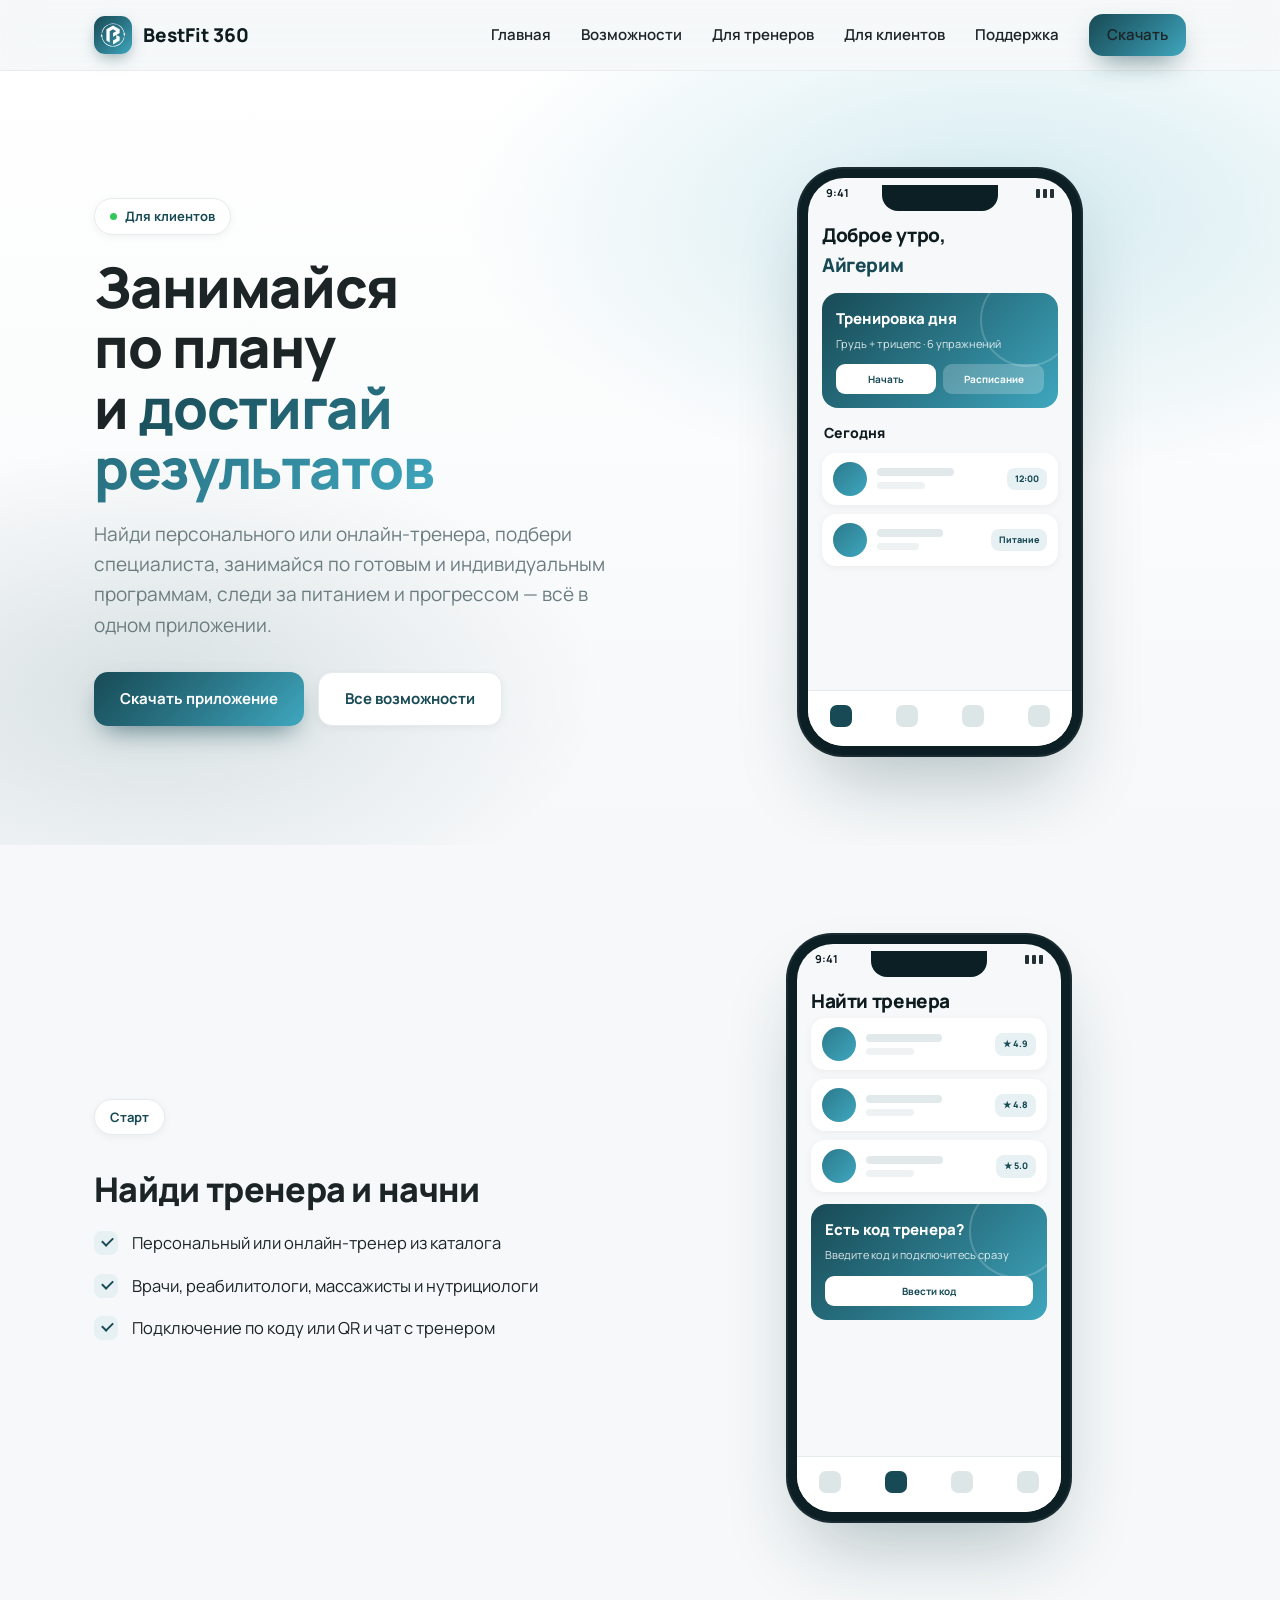
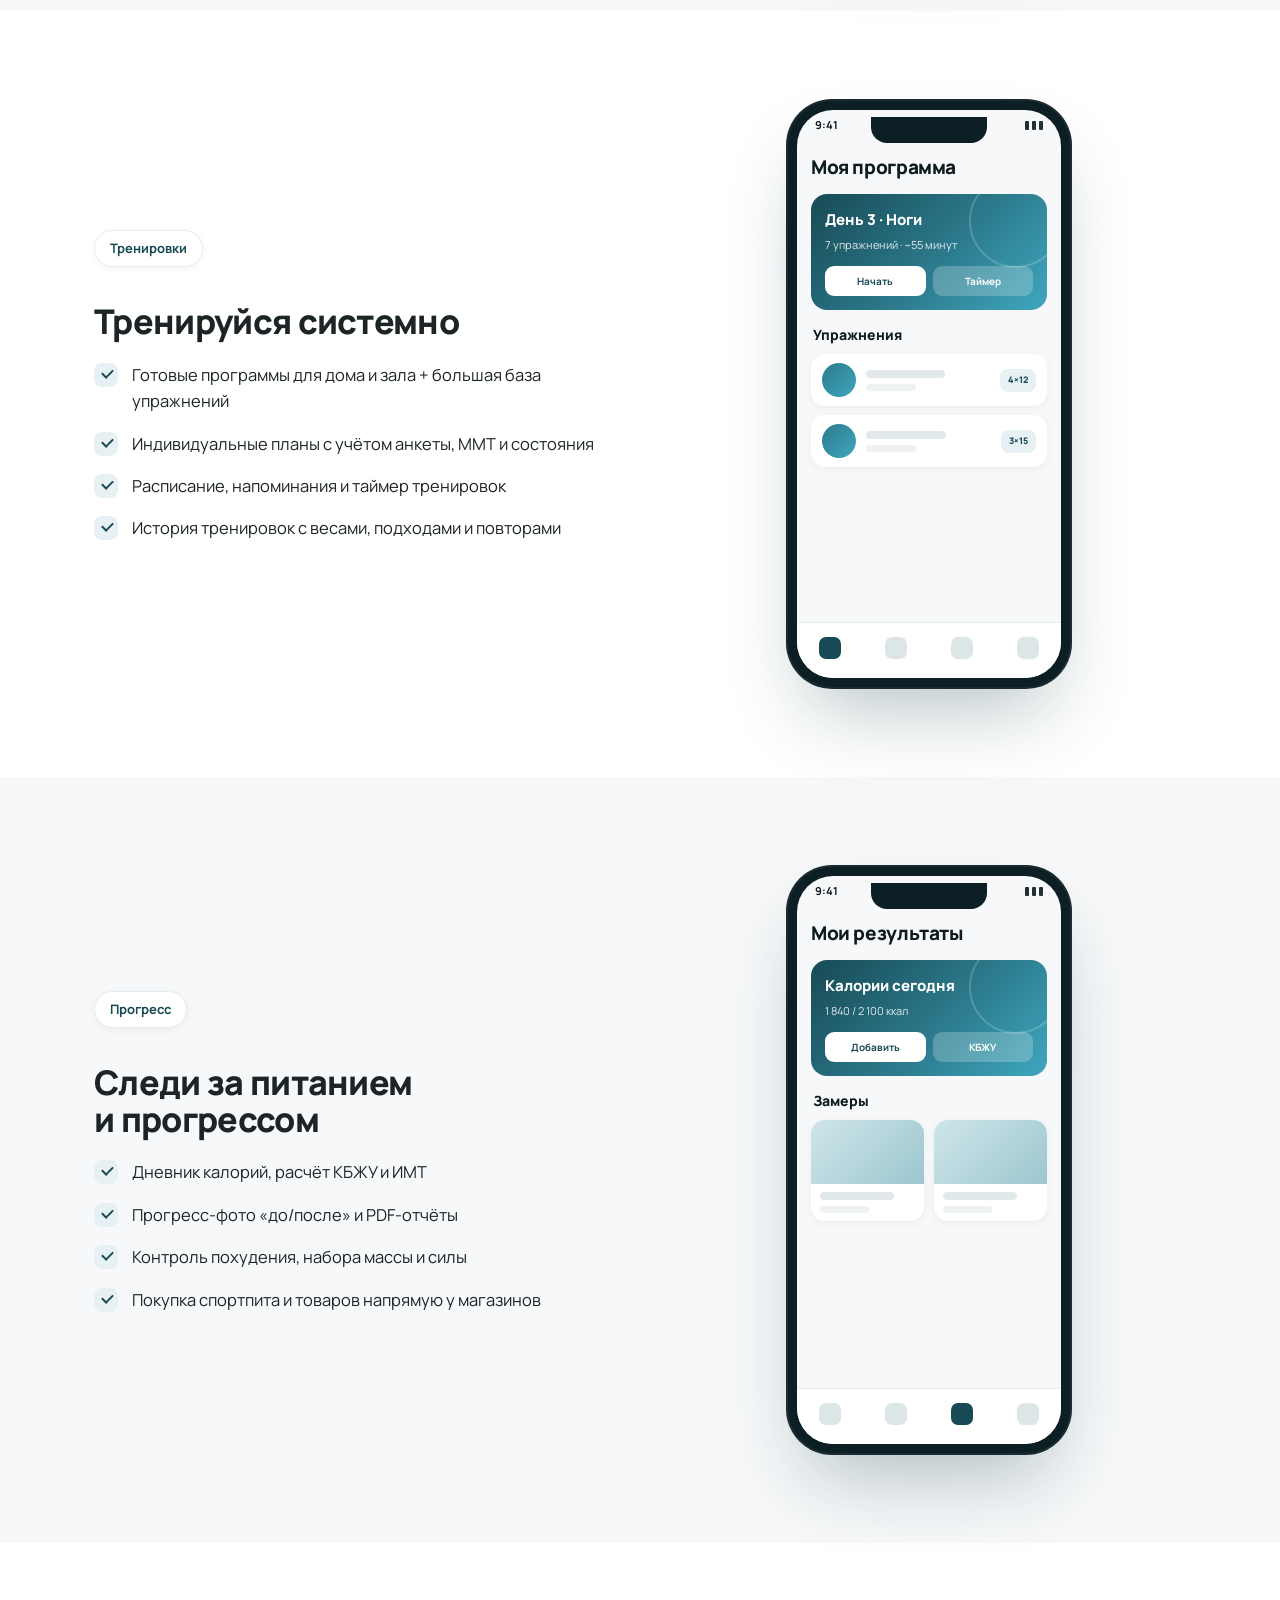
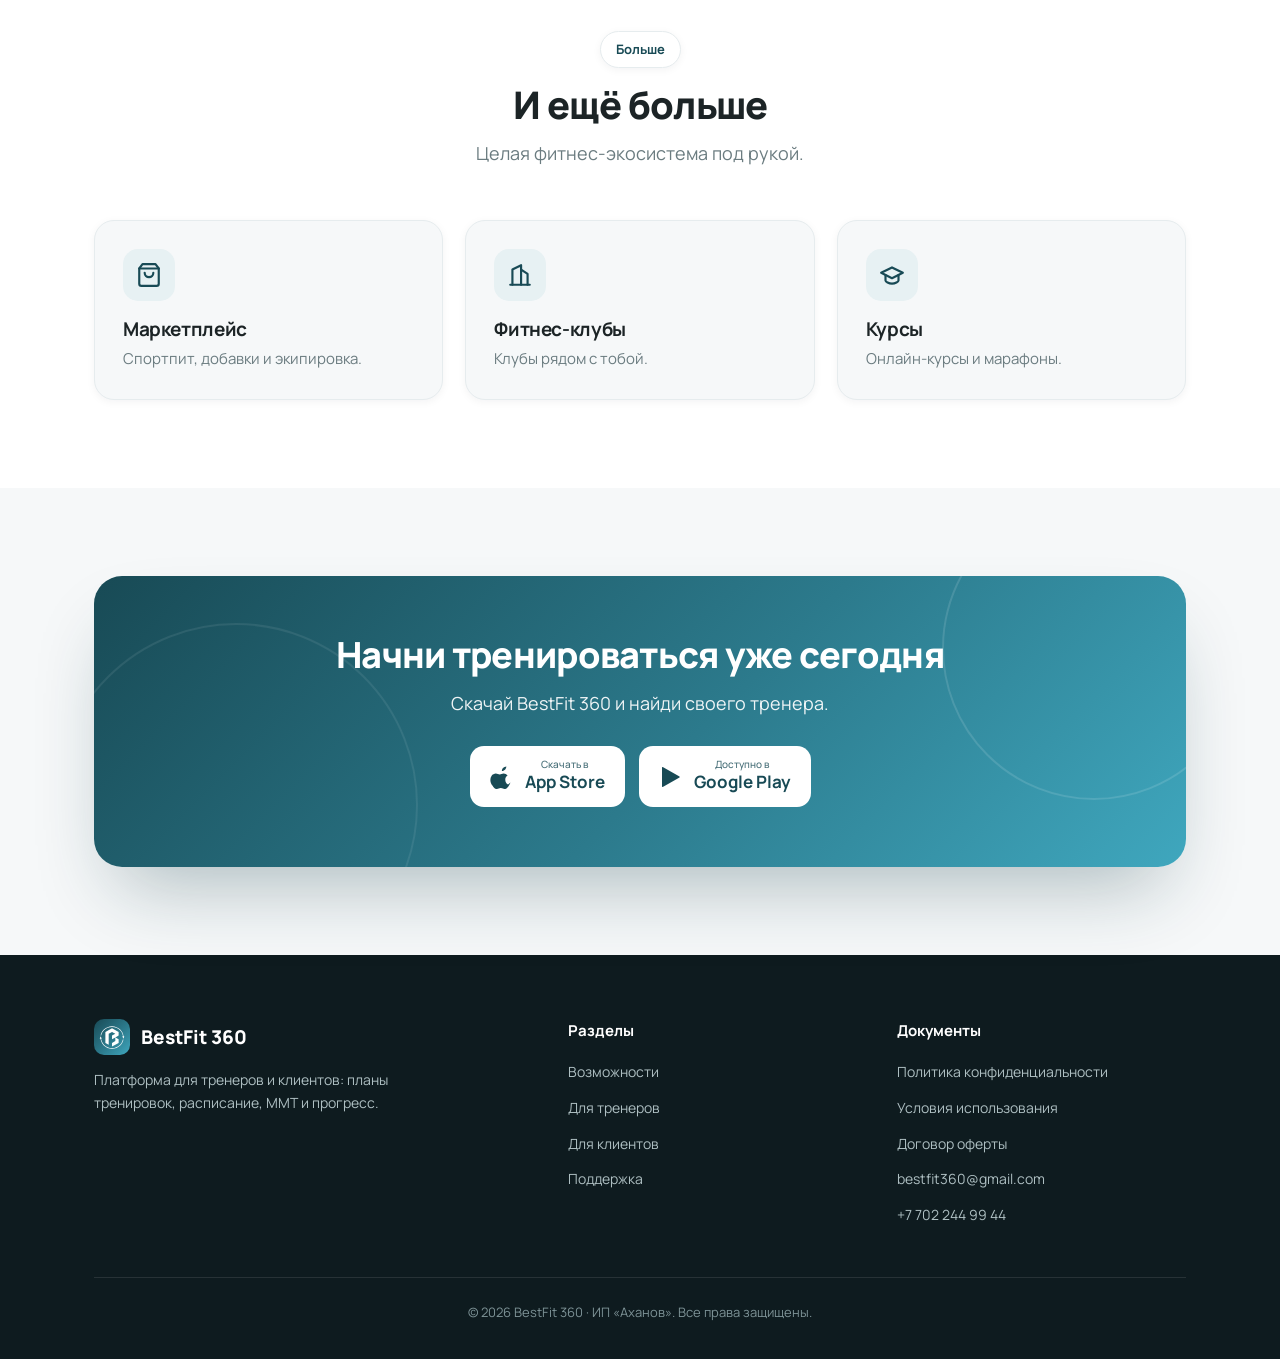
==== clients.html @ 9b0000fd "feat(site): многостраничный сайт BestFit 360 + домен bestfit360.kz Лендинг, возможности, для тренеро" ====
<!DOCTYPE html>
<html lang="ru">
<head>
  <meta charset="utf-8">
  <link rel="icon" type="image/svg+xml" href="assets/app-icon.svg">
  <meta name="viewport" content="width=device-width, initial-scale=1">
  <title>Для клиентов — BestFit 360</title>
  <meta name="description" content="BestFit 360 для клиентов: найди тренера, занимайся по персональному плану, следи за питанием и прогрессом.">
  <link rel="preconnect" href="https://fonts.googleapis.com">
  <link rel="preconnect" href="https://fonts.gstatic.com" crossorigin>
  <link href="https://fonts.googleapis.com/css2?family=Manrope:wght@400;500;600;700;800&display=swap" rel="stylesheet">
  <link rel="stylesheet" href="styles.css">
</head>
<body>
  <header class="site-header">
    <div class="container nav">
      <a class="brand" href="index.html"><span class="logo"><img src="assets/logo-mark.svg" alt="BestFit 360" width="38" height="38"></span> BestFit 360</a>
      <button class="nav-toggle" aria-label="Меню" onclick="document.getElementById('nav').classList.toggle('open')">
        <svg width="26" height="26" viewBox="0 0 24 24" fill="none" stroke="currentColor" stroke-width="2"><line x1="3" y1="6" x2="21" y2="6"/><line x1="3" y1="12" x2="21" y2="12"/><line x1="3" y1="18" x2="21" y2="18"/></svg>
      </button>
      <ul class="nav-links" id="nav">
        <li><a href="index.html">Главная</a></li>
        <li><a href="features.html">Возможности</a></li>
        <li><a href="trainers.html">Для тренеров</a></li>
        <li><a href="clients.html">Для клиентов</a></li>
        <li><a href="support.html">Поддержка</a></li>
        <li><a class="btn btn-primary nav-cta" href="index.html#download">Скачать</a></li>
      </ul>
    </div>
  </header>

  <section class="hero">
    <div class="container hero-grid">
      <div class="hero-copy reveal">
        <span class="eyebrow"><span class="dot"></span> Для клиентов</span>
        <h1>Занимайся по&nbsp;плану и&nbsp;<span class="grad">достигай результатов</span></h1>
        <p class="lead">Найди персонального или онлайн-тренера, подбери специалиста, занимайся по готовым и индивидуальным программам, следи за питанием и прогрессом — всё в одном приложении.</p>
        <div class="hero-cta">
          <a class="btn btn-primary" href="index.html#download">Скачать приложение</a>
          <a class="btn btn-ghost" href="features.html">Все возможности</a>
        </div>
      </div>
      <div class="hero-media reveal">
        <div class="device-wrap">
          <div class="phone"><div class="phone-screen">
            <div class="app">
              <div class="app-status"><span>9:41</span><span class="sig"><i></i><i></i><i></i></span></div>
              <div class="app-body">
                <div class="app-greet">Доброе утро,<br><span>Айгерим</span></div>
                <div class="app-hero"><h4>Тренировка дня</h4><p>Грудь + трицепс · 6 упражнений</p><div class="mini-btns"><span class="b1">Начать</span><span class="b2">Расписание</span></div></div>
                <div class="app-sec">Сегодня</div>
                <div class="app-row"><div class="av"></div><div class="rl"><div class="l1"></div><div class="l2"></div></div><span class="pill">12:00</span></div>
                <div class="app-row"><div class="av"></div><div class="rl"><div class="l1"></div><div class="l2"></div></div><span class="pill">Питание</span></div>
              </div>
              <div class="app-nav"><i class="on"></i><i></i><i></i><i></i></div>
            </div>
          </div></div>
        </div>
      </div>
    </div>
  </section>

  <section class="section">
    <div class="container split">
      <div class="split-copy reveal">
        <span class="eyebrow">Старт</span>
        <h2>Найди тренера и&nbsp;начни</h2>
        <ul class="feat-list">
          <li>Персональный или онлайн-тренер из каталога</li>
          <li>Врачи, реабилитологи, массажисты и нутрициологи</li>
          <li>Подключение по коду или QR и чат с тренером</li>
        </ul>
      </div>
      <div class="split-media reveal">
        <div class="device-wrap"><div class="phone"><div class="phone-screen">
          <div class="app">
            <div class="app-status"><span>9:41</span><span class="sig"><i></i><i></i><i></i></span></div>
            <div class="app-body">
              <div class="app-greet">Найти тренера</div>
              <div class="app-row"><div class="av"></div><div class="rl"><div class="l1"></div><div class="l2"></div></div><span class="pill">★ 4.9</span></div>
              <div class="app-row"><div class="av"></div><div class="rl"><div class="l1"></div><div class="l2"></div></div><span class="pill">★ 4.8</span></div>
              <div class="app-row"><div class="av"></div><div class="rl"><div class="l1"></div><div class="l2"></div></div><span class="pill">★ 5.0</span></div>
              <div class="app-hero" style="margin-top:12px;"><h4>Есть код тренера?</h4><p>Введите код и подключитесь сразу</p><div class="mini-btns"><span class="b1">Ввести код</span></div></div>
            </div>
            <div class="app-nav"><i></i><i class="on"></i><i></i><i></i></div>
          </div>
        </div></div></div>
      </div>
    </div>
  </section>

  <section class="section alt">
    <div class="container split reverse">
      <div class="split-media reveal">
        <div class="device-wrap"><div class="phone"><div class="phone-screen">
          <div class="app">
            <div class="app-status"><span>9:41</span><span class="sig"><i></i><i></i><i></i></span></div>
            <div class="app-body">
              <div class="app-greet">Моя программа</div>
              <div class="app-hero"><h4>День 3 · Ноги</h4><p>7 упражнений · ~55 минут</p><div class="mini-btns"><span class="b1">Начать</span><span class="b2">Таймер</span></div></div>
              <div class="app-sec">Упражнения</div>
              <div class="app-row"><div class="av"></div><div class="rl"><div class="l1"></div><div class="l2"></div></div><span class="pill">4×12</span></div>
              <div class="app-row"><div class="av"></div><div class="rl"><div class="l1"></div><div class="l2"></div></div><span class="pill">3×15</span></div>
            </div>
            <div class="app-nav"><i class="on"></i><i></i><i></i><i></i></div>
          </div>
        </div></div></div>
      </div>
      <div class="split-copy reveal">
        <span class="eyebrow">Тренировки</span>
        <h2>Тренируйся системно</h2>
        <ul class="feat-list">
          <li>Готовые программы для дома и зала + большая база упражнений</li>
          <li>Индивидуальные планы с учётом анкеты, ММТ и состояния</li>
          <li>Расписание, напоминания и таймер тренировок</li>
          <li>История тренировок с весами, подходами и повторами</li>
        </ul>
      </div>
    </div>
  </section>

  <section class="section">
    <div class="container split">
      <div class="split-copy reveal">
        <span class="eyebrow">Прогресс</span>
        <h2>Следи за&nbsp;питанием и&nbsp;прогрессом</h2>
        <ul class="feat-list">
          <li>Дневник калорий, расчёт КБЖУ и ИМТ</li>
          <li>Прогресс-фото «до/после» и PDF-отчёты</li>
          <li>Контроль похудения, набора массы и силы</li>
          <li>Покупка спортпита и товаров напрямую у магазинов</li>
        </ul>
      </div>
      <div class="split-media reveal">
        <div class="device-wrap"><div class="phone"><div class="phone-screen">
          <div class="app">
            <div class="app-status"><span>9:41</span><span class="sig"><i></i><i></i><i></i></span></div>
            <div class="app-body">
              <div class="app-greet">Мои результаты</div>
              <div class="app-hero"><h4>Калории сегодня</h4><p>1 840 / 2 100 ккал</p><div class="mini-btns"><span class="b1">Добавить</span><span class="b2">КБЖУ</span></div></div>
              <div class="app-sec">Замеры</div>
              <div class="app-cards">
                <div class="app-pcard"><div class="ph"></div><div class="pb"><div class="l1"></div><div class="l2"></div></div></div>
                <div class="app-pcard"><div class="ph"></div><div class="pb"><div class="l1"></div><div class="l2"></div></div></div>
              </div>
            </div>
            <div class="app-nav"><i></i><i></i><i class="on"></i><i></i></div>
          </div>
        </div></div></div>
      </div>
    </div>
  </section>

  <section class="section alt">
    <div class="container">
      <div class="section-head reveal"><span class="eyebrow">Больше</span><h2>И ещё больше</h2><p>Целая фитнес-экосистема под рукой.</p></div>
      <div class="cards">
        <div class="card reveal"><div class="ico"><svg viewBox="0 0 24 24" fill="none" stroke="currentColor" stroke-width="2"><path d="M6 2 3 6v14a2 2 0 0 0 2 2h14a2 2 0 0 0 2-2V6l-3-4z"/><line x1="3" y1="6" x2="21" y2="6"/><path d="M16 10a4 4 0 0 1-8 0"/></svg></div><h3>Маркетплейс</h3><p>Спортпит, добавки и экипировка.</p></div>
        <div class="card reveal"><div class="ico"><svg viewBox="0 0 24 24" fill="none" stroke="currentColor" stroke-width="2"><path d="M3 21h18"/><path d="M5 21V7l8-4v18"/><path d="M19 21V11l-6-4"/></svg></div><h3>Фитнес-клубы</h3><p>Клубы рядом с тобой.</p></div>
        <div class="card reveal"><div class="ico"><svg viewBox="0 0 24 24" fill="none" stroke="currentColor" stroke-width="2"><path d="M22 10 12 5 2 10l10 5 10-5z"/><path d="M6 12v5c0 1 3 3 6 3s6-2 6-3v-5"/></svg></div><h3>Курсы</h3><p>Онлайн-курсы и марафоны.</p></div>
      </div>
    </div>
  </section>

  <section class="section">
    <div class="container">
      <div class="cta-band reveal">
        <h2>Начни тренироваться уже сегодня</h2>
        <p>Скачай BestFit 360 и&nbsp;найди своего тренера.</p>
        <div class="stores">
          <a class="store-badge" href="#"><svg viewBox="0 0 24 24" fill="currentColor"><path d="M16.365 1.43c0 1.14-.42 2.2-1.12 2.98-.84.94-2.2 1.66-3.34 1.57-.14-1.12.42-2.3 1.1-3.02.78-.84 2.16-1.48 3.36-1.53zM20.5 17.5c-.55 1.27-.82 1.84-1.53 2.97-1 1.57-2.4 3.53-4.14 3.54-1.55.02-1.95-1.01-4.05-1-2.1.01-2.54 1.02-4.1 1-1.74-.01-3.07-1.78-4.07-3.35C-.02 18.13-.27 13.4 1.5 10.9c1.06-1.5 2.74-2.38 4.32-2.38 1.6 0 2.61 1.02 3.94 1.02 1.29 0 2.07-1.02 3.92-1.02 1.4 0 2.88.76 3.94 2.08-3.46 1.9-2.9 6.84.38 8.9z"/></svg><span><small>Скачать в</small><b>App Store</b></span></a>
          <a class="store-badge" href="#"><svg viewBox="0 0 24 24" fill="currentColor"><path d="M3 2.5c0-.38.42-.62.74-.42L20.5 11.6c.3.18.3.62 0 .8L3.74 21.92c-.32.2-.74-.04-.74-.42z"/></svg><span><small>Доступно в</small><b>Google Play</b></span></a>
        </div>
      </div>
    </div>
  </section>

  <footer class="site-footer">
    <div class="container">
      <div class="footer-grid">
        <div>
          <div class="footer-brand"><span class="logo"><img src="assets/logo-mark.svg" alt="BestFit 360" width="38" height="38"></span> BestFit 360</div>
          <p style="margin:0;max-width:320px;font-size:14px;">Платформа для тренеров и клиентов: планы тренировок, расписание, ММТ и прогресс.</p>
        </div>
        <div>
          <h4>Разделы</h4>
          <ul>
            <li><a href="features.html">Возможности</a></li>
            <li><a href="trainers.html">Для тренеров</a></li>
            <li><a href="clients.html">Для клиентов</a></li>
            <li><a href="support.html">Поддержка</a></li>
          </ul>
        </div>
        <div>
          <h4>Документы</h4>
          <ul>
            <li><a href="privacy.html">Политика конфиденциальности</a></li>
            <li><a href="terms.html">Условия использования</a></li>
            <li><a href="offer.html">Договор оферты</a></li>
            <li><a href="mailto:bestfit360@gmail.com">bestfit360@gmail.com</a></li>
            <li><a href="tel:+77022449944">+7 702 244 99 44</a></li>
          </ul>
        </div>
      </div>
      <div class="footer-bottom">© 2026 BestFit 360 · ИП «Аханов». Все права защищены.</div>
    </div>
  </footer>

  <script>
    (function () {
      var els = document.querySelectorAll('.reveal');
      if (!('IntersectionObserver' in window)) { els.forEach(function (e) { e.classList.add('in'); }); return; }
      var io = new IntersectionObserver(function (entries) {
        entries.forEach(function (en) { if (en.isIntersecting) { en.target.classList.add('in'); io.unobserve(en.target); } });
      }, { threshold: 0.12 });
      els.forEach(function (e) { io.observe(e); });
    })();
  </script>
</body>
</html>
---- styles.css ----
/* BestFit 360 — премиум-лендинг. Дизайн-система на основе theme.dart. */
:root {
  --accent: #184A55;
  --accent-2: #2C7A8C;
  --accent-3: #3FA7BE;
  --accent-light: #E7F1F3;
  --accent-hover: #103840;
  --ink: #0E1B1F;
  --text: #1C2426;
  --muted: #6B7C80;
  --bg: #F6F8F9;
  --surface: #FFFFFF;
  --success: #34C759;
  --star: #FFB800;
  --line: #E6ECEE;
  --radius: 20px;
  --radius-sm: 14px;
  --radius-lg: 28px;
  --maxw: 1140px;
  --shadow-sm: 0 2px 8px rgba(14, 27, 31, 0.05);
  --shadow: 0 18px 40px -16px rgba(14, 27, 31, 0.18);
  --shadow-lg: 0 40px 80px -24px rgba(16, 56, 64, 0.32);
  --grad: linear-gradient(135deg, #184A55 0%, #2C7A8C 55%, #3FA7BE 100%);
  color-scheme: light;
}

* { box-sizing: border-box; }
html { scroll-behavior: smooth; -webkit-text-size-adjust: 100%; }

body {
  margin: 0;
  font-family: "Manrope", -apple-system, BlinkMacSystemFont, "Segoe UI", Roboto, Helvetica, Arial, sans-serif;
  color: var(--text);
  background: var(--bg);
  line-height: 1.6;
  -webkit-font-smoothing: antialiased;
  text-rendering: optimizeLegibility;
}

a { color: var(--accent); text-decoration: none; }
a:hover { color: var(--accent-2); }
img { max-width: 100%; display: block; }
svg { display: block; }
svg[stroke] { stroke-linecap: round; stroke-linejoin: round; }

h1, h2, h3 { letter-spacing: -0.02em; line-height: 1.08; }

.container { max-width: var(--maxw); margin: 0 auto; padding: 0 24px; }

/* ---------- Header ---------- */
.site-header {
  position: sticky;
  top: 0;
  z-index: 50;
  background: rgba(246, 248, 249, 0.72);
  backdrop-filter: saturate(180%) blur(18px);
  -webkit-backdrop-filter: saturate(180%) blur(18px);
  border-bottom: 1px solid rgba(14, 27, 31, 0.06);
}
.nav { display: flex; align-items: center; justify-content: space-between; height: 70px; }
.brand { display: flex; align-items: center; gap: 11px; font-weight: 800; font-size: 19px; color: var(--ink); }
.brand:hover { color: var(--ink); }
.brand .logo {
  width: 38px; height: 38px; border-radius: 11px;
  background: var(--grad); display: grid; place-items: center;
  color: #fff; font-size: 18px; font-weight: 800;
  box-shadow: 0 6px 16px -4px rgba(24, 74, 85, 0.5);
}
.brand .logo img, .footer-brand .logo img { width: 70%; height: 70%; }
.nav-links { display: flex; align-items: center; gap: 30px; list-style: none; margin: 0; padding: 0; }
.nav-links a { color: var(--text); font-size: 15px; font-weight: 600; position: relative; }
.nav-links a:hover { color: var(--accent); }
.nav-cta { padding: 9px 18px !important; }
.nav-toggle { display: none; background: none; border: 0; padding: 6px; cursor: pointer; color: var(--ink); }

/* ---------- Buttons ---------- */
.btn {
  display: inline-flex; align-items: center; gap: 9px;
  padding: 14px 26px; border-radius: var(--radius-sm);
  font-weight: 700; font-size: 15px; cursor: pointer; border: 0;
  font-family: inherit; transition: transform .15s ease, box-shadow .15s ease, background .15s ease;
}
.btn-primary { background: var(--grad); color: #fff; box-shadow: 0 12px 28px -10px rgba(24, 74, 85, 0.7); }
.btn-primary:hover { color: #fff; transform: translateY(-2px); box-shadow: 0 18px 36px -10px rgba(24, 74, 85, 0.7); }
.btn-ghost { background: var(--surface); color: var(--accent); border: 1px solid var(--line); box-shadow: var(--shadow-sm); }
.btn-ghost:hover { color: var(--accent); border-color: var(--accent-light); transform: translateY(-2px); }

/* ---------- Hero ---------- */
.hero { position: relative; overflow: hidden; padding: 96px 0 88px; }
.hero::before {
  content: ""; position: absolute; inset: 0; z-index: 0;
  background:
    radial-gradient(60% 50% at 78% 18%, rgba(63, 167, 190, 0.22), transparent 70%),
    radial-gradient(50% 45% at 12% 80%, rgba(24, 74, 85, 0.14), transparent 70%),
    linear-gradient(180deg, #fff, var(--bg));
}
.hero .container { position: relative; z-index: 1; }
.hero-grid { display: grid; grid-template-columns: 1.05fr 0.95fr; gap: 56px; align-items: center; }
.hero h1 { font-size: 56px; margin: 0 0 20px; font-weight: 800; }
.hero h1 .grad { background: var(--grad); -webkit-background-clip: text; background-clip: text; -webkit-text-fill-color: transparent; }
.hero .lead { font-size: 19px; color: var(--muted); margin: 0 0 32px; max-width: 520px; }
.hero-cta { display: flex; gap: 14px; flex-wrap: wrap; }
.trust { margin-top: 22px; font-size: 14px; color: var(--muted); display: flex; align-items: center; gap: 8px; }
.trust svg { width: 18px; height: 18px; color: var(--accent); }

.eyebrow {
  display: inline-flex; align-items: center; gap: 8px;
  background: var(--surface); color: var(--accent);
  font-weight: 700; font-size: 13px; padding: 7px 15px; border-radius: 999px;
  margin-bottom: 22px; border: 1px solid var(--line); box-shadow: var(--shadow-sm);
}
.eyebrow .dot { width: 7px; height: 7px; border-radius: 50%; background: var(--success); }

/* ---------- Phone + app mockup ---------- */
.device-wrap { position: relative; display: flex; justify-content: center; }
.device-wrap::after {
  content: ""; position: absolute; width: 320px; height: 320px; border-radius: 50%;
  background: radial-gradient(circle, rgba(63,167,190,0.35), transparent 65%);
  z-index: 0; filter: blur(8px);
}
.phone {
  position: relative; z-index: 2;
  width: 286px; height: 590px;
  border-radius: 46px; background: #0c1f24; padding: 11px;
  box-shadow: var(--shadow-lg), inset 0 0 0 2px rgba(255,255,255,0.06);
}
.phone::before {
  content: ""; position: absolute; top: 18px; left: 50%; transform: translateX(-50%);
  width: 116px; height: 26px; background: #0c1f24; border-radius: 0 0 16px 16px; z-index: 5;
}
.phone-screen { width: 100%; height: 100%; border-radius: 36px; overflow: hidden; background: var(--bg); position: relative; }

/* floating glass card overlapping the phone */
.float-card {
  position: absolute; z-index: 3; background: rgba(255,255,255,0.85);
  backdrop-filter: blur(12px); -webkit-backdrop-filter: blur(12px);
  border: 1px solid rgba(255,255,255,0.7); border-radius: 18px;
  box-shadow: var(--shadow); padding: 14px 16px; display: flex; align-items: center; gap: 12px;
}
.float-card .fc-ico { width: 38px; height: 38px; border-radius: 11px; background: var(--accent-light); color: var(--accent); display: grid; place-items: center; }
.float-card .fc-ico svg { width: 20px; height: 20px; }
.float-card small { display: block; color: var(--muted); font-size: 12px; }
.float-card b { font-size: 16px; color: var(--ink); }
.float-tl { top: 40px; left: -28px; }
.float-br { bottom: 64px; right: -30px; }

/* ---- mini app UI rendered in CSS ---- */
.app { height: 100%; display: flex; flex-direction: column; background: var(--bg); font-size: 12px; }
.app-status { height: 30px; display: flex; align-items: center; justify-content: space-between; padding: 0 18px; font-size: 11px; font-weight: 700; color: var(--ink); }
.app-status .sig { display: flex; gap: 3px; align-items: center; }
.app-status .sig i { width: 4px; height: 9px; background: var(--ink); border-radius: 1px; display: inline-block; opacity: .9; }
.app-body { flex: 1; overflow: hidden; padding: 6px 14px 0; }
.app-greet { font-size: 19px; font-weight: 800; color: var(--ink); margin: 6px 0 2px; letter-spacing: -0.02em; }
.app-greet span { color: var(--accent); }
.app-hero {
  margin: 12px 0; border-radius: 16px; background: var(--grad); color: #fff;
  padding: 14px; position: relative; overflow: hidden;
}
.app-hero::after { content: ""; position: absolute; top: -20px; right: -16px; width: 90px; height: 90px; border: 2px solid rgba(255,255,255,0.18); border-radius: 50%; }
.app-hero h4 { margin: 0 0 4px; font-size: 15px; font-weight: 800; }
.app-hero p { margin: 0 0 12px; font-size: 11px; opacity: .85; }
.app-hero .mini-btns { display: flex; gap: 7px; }
.app-hero .mini-btns span { flex: 1; text-align: center; font-size: 10px; font-weight: 700; padding: 7px 0; border-radius: 9px; }
.app-hero .mini-btns .b1 { background: #fff; color: var(--accent); }
.app-hero .mini-btns .b2 { background: rgba(255,255,255,0.22); color: #fff; }
.app-sec { font-size: 14px; font-weight: 800; color: var(--ink); margin: 14px 2px 8px; }
.app-cards { display: flex; gap: 10px; }
.app-pcard { flex: 1; background: var(--surface); border-radius: 14px; box-shadow: var(--shadow-sm); overflow: hidden; }
.app-pcard .ph { height: 64px; background: linear-gradient(135deg, #cfe6ea, #9cc6cf); position: relative; }
.app-pcard .ph .badge { position: absolute; top: 7px; left: 7px; background: var(--success); color: #fff; font-size: 9px; font-weight: 800; padding: 2px 7px; border-radius: 7px; }
.app-pcard .pb { padding: 8px 9px; }
.app-pcard .pb .l1 { height: 8px; width: 78%; background: #e2e9ea; border-radius: 4px; }
.app-pcard .pb .l2 { height: 7px; width: 52%; background: #eef2f3; border-radius: 4px; margin-top: 6px; }
.app-row { display: flex; align-items: center; gap: 10px; background: var(--surface); border-radius: 14px; padding: 9px 11px; box-shadow: var(--shadow-sm); margin-bottom: 9px; }
.app-row .av { width: 34px; height: 34px; border-radius: 50%; background: linear-gradient(135deg, var(--accent-2), var(--accent-3)); flex-shrink: 0; }
.app-row .rl { flex: 1; }
.app-row .rl .l1 { height: 8px; width: 64%; background: #e2e9ea; border-radius: 4px; }
.app-row .rl .l2 { height: 7px; width: 40%; background: #eef2f3; border-radius: 4px; margin-top: 6px; }
.app-row .pill { font-size: 9px; font-weight: 800; color: var(--accent); background: var(--accent-light); padding: 4px 8px; border-radius: 8px; }
.app-nav { height: 56px; background: var(--surface); border-top: 1px solid var(--line); display: flex; align-items: center; justify-content: space-around; padding-bottom: 6px; }
.app-nav i { width: 22px; height: 22px; border-radius: 7px; background: #dde6e7; display: block; }
.app-nav i.on { background: var(--accent); }

/* ---------- Sections ---------- */
.section { padding: 88px 0; }
.section.alt { background: var(--surface); }
.section.tight { padding: 56px 0; }
.section-head { text-align: center; max-width: 640px; margin: 0 auto 52px; }
.section-head .eyebrow { margin-bottom: 16px; }
.section-head h2 { font-size: 38px; margin: 0 0 14px; font-weight: 800; }
.section-head p { color: var(--muted); font-size: 18px; margin: 0; }

/* ---------- Cards ---------- */
.cards { display: grid; grid-template-columns: repeat(3, 1fr); gap: 22px; }
.cards.two { grid-template-columns: repeat(2, 1fr); }
.card {
  background: var(--surface); border: 1px solid var(--line); border-radius: var(--radius);
  padding: 28px; box-shadow: var(--shadow-sm); transition: transform .2s ease, box-shadow .2s ease, border-color .2s ease;
}
.card:hover { transform: translateY(-4px); box-shadow: var(--shadow); border-color: transparent; }
.section.alt .card { background: var(--bg); }
.card .ico {
  width: 52px; height: 52px; border-radius: 15px;
  background: var(--accent-light); color: var(--accent);
  display: grid; place-items: center; margin-bottom: 18px;
}
.card .ico svg { width: 26px; height: 26px; }
.card h3 { font-size: 19px; margin: 0 0 8px; font-weight: 700; }
.card p { margin: 0; color: var(--muted); font-size: 15px; }

/* ---------- Split / role ---------- */
.split { display: grid; grid-template-columns: 1fr 1fr; gap: 64px; align-items: center; }
.split.reverse .split-media { order: 2; }
.split h2 { font-size: 34px; font-weight: 800; margin: 14px 0 0; }
.feat-list { padding: 0; list-style: none; margin: 22px 0 0; }
.feat-list li { position: relative; padding-left: 38px; margin-bottom: 16px; font-size: 16.5px; color: var(--text); }
.feat-list li::before {
  content: ""; position: absolute; left: 0; top: 1px; width: 24px; height: 24px; border-radius: 8px;
  background: var(--accent-light);
}
.feat-list li::after {
  content: ""; position: absolute; left: 8px; top: 7px; width: 9px; height: 5px;
  border-left: 2px solid var(--accent); border-bottom: 2px solid var(--accent);
  transform: rotate(-45deg);
}

/* ---------- Steps ---------- */
.steps { display: grid; grid-template-columns: repeat(3, 1fr); gap: 22px; }
.step { background: var(--surface); border: 1px solid var(--line); border-radius: var(--radius); padding: 30px; position: relative; box-shadow: var(--shadow-sm); }
.step .num { font-size: 14px; font-weight: 800; color: #fff; background: var(--grad); width: 36px; height: 36px; border-radius: 11px; display: grid; place-items: center; margin-bottom: 16px; }
.step h3 { font-size: 19px; margin: 0 0 8px; }
.step p { margin: 0; color: var(--muted); font-size: 15px; }

/* ---------- CTA band ---------- */
.cta-band { position: relative; overflow: hidden; background: var(--grad); color: #fff; border-radius: var(--radius-lg); padding: 60px; text-align: center; box-shadow: var(--shadow-lg); }
.cta-band::before { content: ""; position: absolute; top: -80px; right: -60px; width: 300px; height: 300px; border: 2px solid rgba(255,255,255,0.12); border-radius: 50%; }
.cta-band::after { content: ""; position: absolute; bottom: -120px; left: -40px; width: 360px; height: 360px; border: 2px solid rgba(255,255,255,0.08); border-radius: 50%; }
.cta-band > * { position: relative; z-index: 1; }
.cta-band h2 { font-size: 36px; margin: 0 0 14px; font-weight: 800; }
.cta-band p { opacity: .92; margin: 0 0 28px; font-size: 18px; }

/* store badges */
.stores { display: flex; gap: 14px; flex-wrap: wrap; justify-content: center; }
.store-badge { display: inline-flex; align-items: center; gap: 11px; background: #0c1f24; color: #fff; padding: 12px 20px; border-radius: 14px; transition: transform .15s ease, opacity .15s ease; }
.store-badge:hover { color: #fff; transform: translateY(-2px); opacity: .92; }
.store-badge svg { width: 24px; height: 24px; }
.store-badge small { display: block; font-size: 10px; opacity: .8; font-weight: 500; line-height: 1.2; }
.store-badge b { font-size: 17px; line-height: 1.1; }
.cta-band .store-badge { background: #fff; color: var(--accent); }
.cta-band .store-badge:hover { background: #eef6f7; }

/* ---------- Legal / article ---------- */
.article { background: var(--surface); }
.article .container { max-width: 800px; }
.article h1 { font-size: 36px; margin-bottom: 6px; }
.article .updated { color: var(--muted); font-size: 14px; margin-bottom: 32px; }
.article h2 { font-size: 20px; margin-top: 30px; }
.article p { margin: 8px 0 0; color: var(--text); }

/* ---------- FAQ ---------- */
.faq details { background: var(--surface); border: 1px solid var(--line); border-radius: var(--radius); padding: 18px 22px; margin-bottom: 14px; box-shadow: var(--shadow-sm); }
.faq summary { font-weight: 700; cursor: pointer; font-size: 16px; list-style: none; display: flex; justify-content: space-between; align-items: center; }
.faq summary::-webkit-details-marker { display: none; }
.faq summary::after { content: "+"; font-size: 22px; color: var(--accent); font-weight: 400; }
.faq details[open] summary::after { content: "–"; }
.faq details[open] summary { color: var(--accent); }
.faq p { color: var(--muted); margin: 12px 0 0; }

/* ---------- Footer ---------- */
.site-footer { background: var(--ink); color: #aebfc2; padding: 64px 0 36px; }
.footer-grid { display: grid; grid-template-columns: 1.5fr 1fr 1fr; gap: 40px; margin-bottom: 40px; }
.site-footer h4 { color: #fff; font-size: 15px; margin: 0 0 16px; }
.site-footer a { color: #aebfc2; font-size: 14px; }
.site-footer a:hover { color: #fff; }
.site-footer ul { list-style: none; padding: 0; margin: 0; }
.site-footer li { margin-bottom: 10px; }
.footer-brand { display: flex; align-items: center; gap: 11px; font-weight: 800; color: #fff; font-size: 19px; margin-bottom: 14px; }
.footer-brand .logo { width: 36px; height: 36px; border-radius: 10px; background: var(--grad); display: grid; place-items: center; font-size: 17px; }
.footer-bottom { border-top: 1px solid rgba(255,255,255,0.1); padding-top: 24px; font-size: 13px; color: #7d9296; text-align: center; }

/* ---------- Reveal animation ---------- */
.reveal { opacity: 0; transform: translateY(24px); transition: opacity .7s ease, transform .7s ease; }
.reveal.in { opacity: 1; transform: none; }
@media (prefers-reduced-motion: reduce) { .reveal { opacity: 1; transform: none; transition: none; } }

/* ---------- Responsive ---------- */
@media (max-width: 900px) {
  .nav-links {
    display: none; position: absolute; top: 70px; left: 0; right: 0; flex-direction: column;
    gap: 0; background: var(--surface); border-bottom: 1px solid var(--line); padding: 10px 0; box-shadow: var(--shadow);
  }
  .nav-links.open { display: flex; }
  .nav-links li { width: 100%; }
  .nav-links a { display: block; padding: 14px 24px; }
  .nav-cta { margin: 8px 24px; text-align: center; }
  .nav-toggle { display: block; }

  .hero { padding: 56px 0 64px; }
  .hero-grid { grid-template-columns: 1fr; gap: 48px; }
  .hero h1 { font-size: 40px; }
  .hero-media { order: -1; }
  .float-tl { left: 0; }
  .float-br { right: 0; }

  .cards, .cards.two, .steps { grid-template-columns: 1fr; }
  .split { grid-template-columns: 1fr; gap: 36px; }
  .split.reverse .split-media { order: 0; }
  .split h2, .section-head h2 { font-size: 29px; }
  .cta-band { padding: 40px 24px; }
  .cta-band h2 { font-size: 28px; }
  .footer-grid { grid-template-columns: 1fr; gap: 28px; }
  .section { padding: 64px 0; }
}
@media (max-width: 420px) {
  .phone { width: 248px; height: 512px; }
}
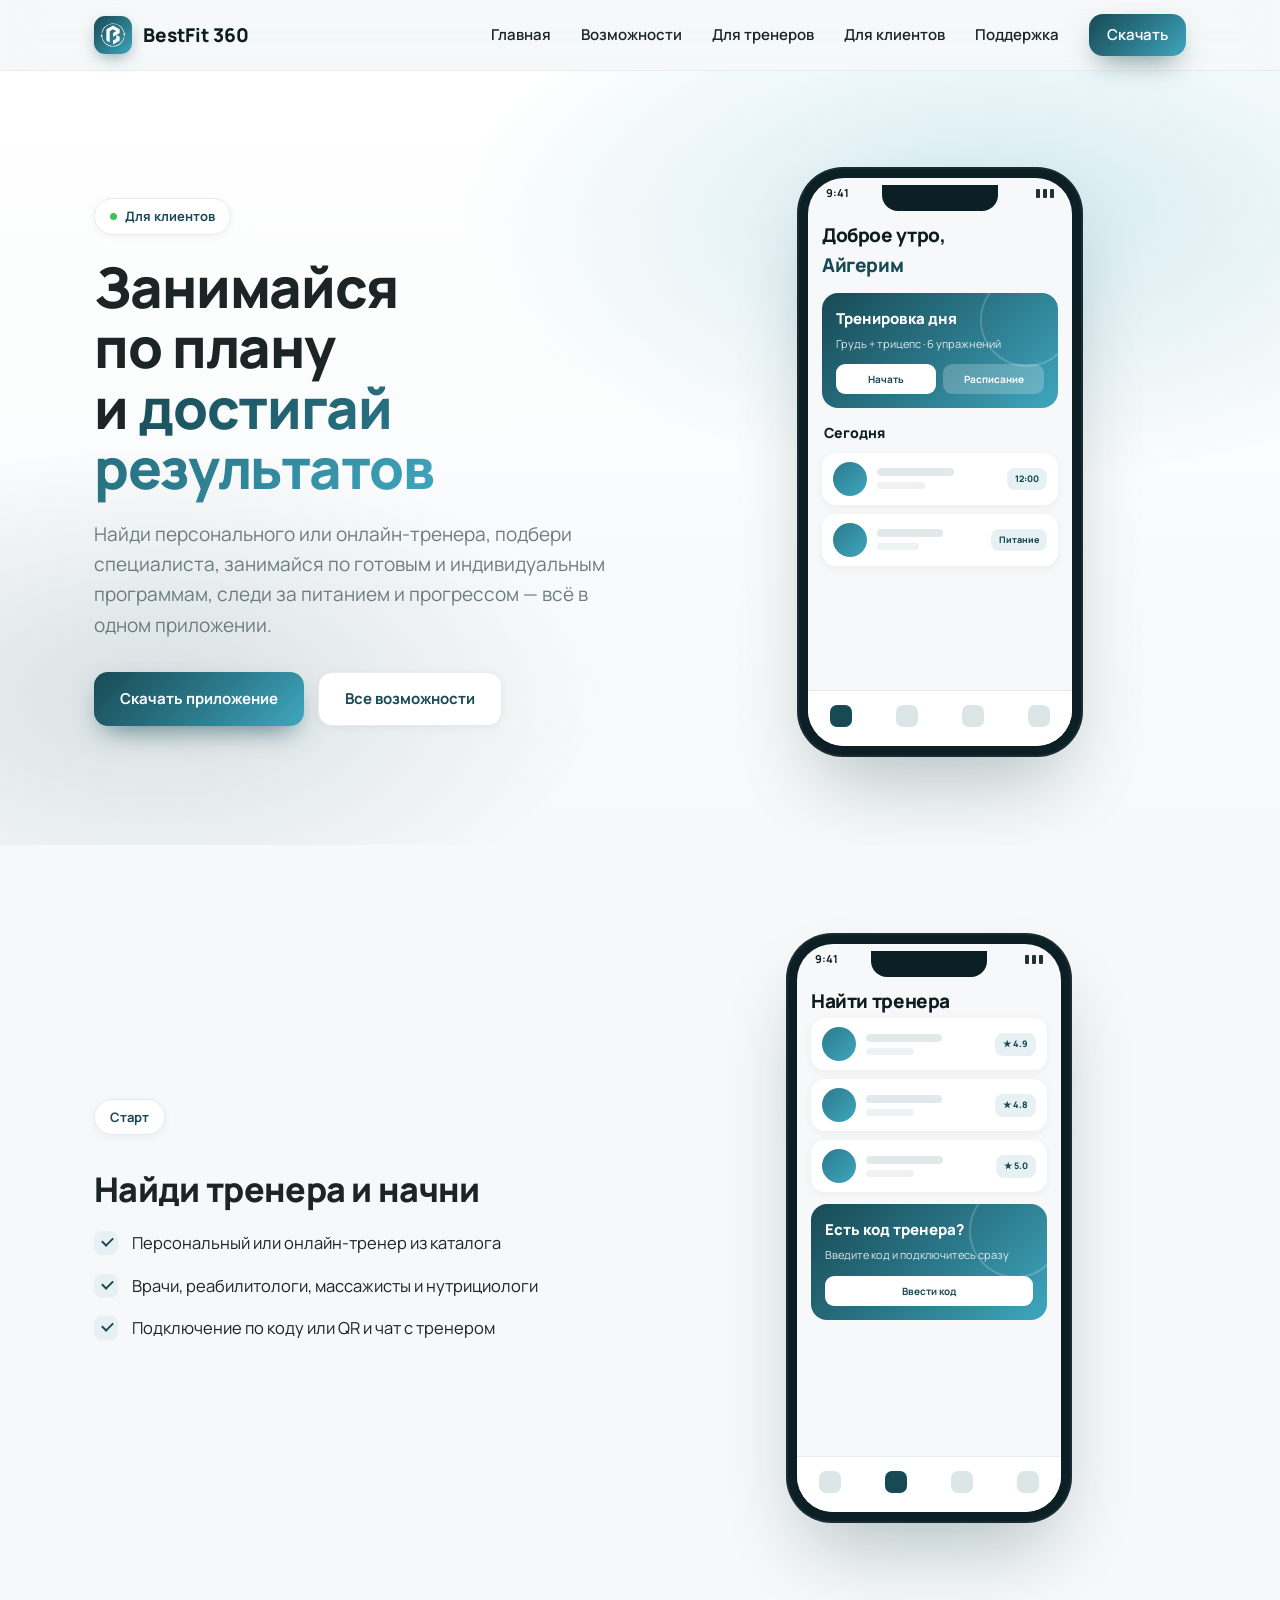
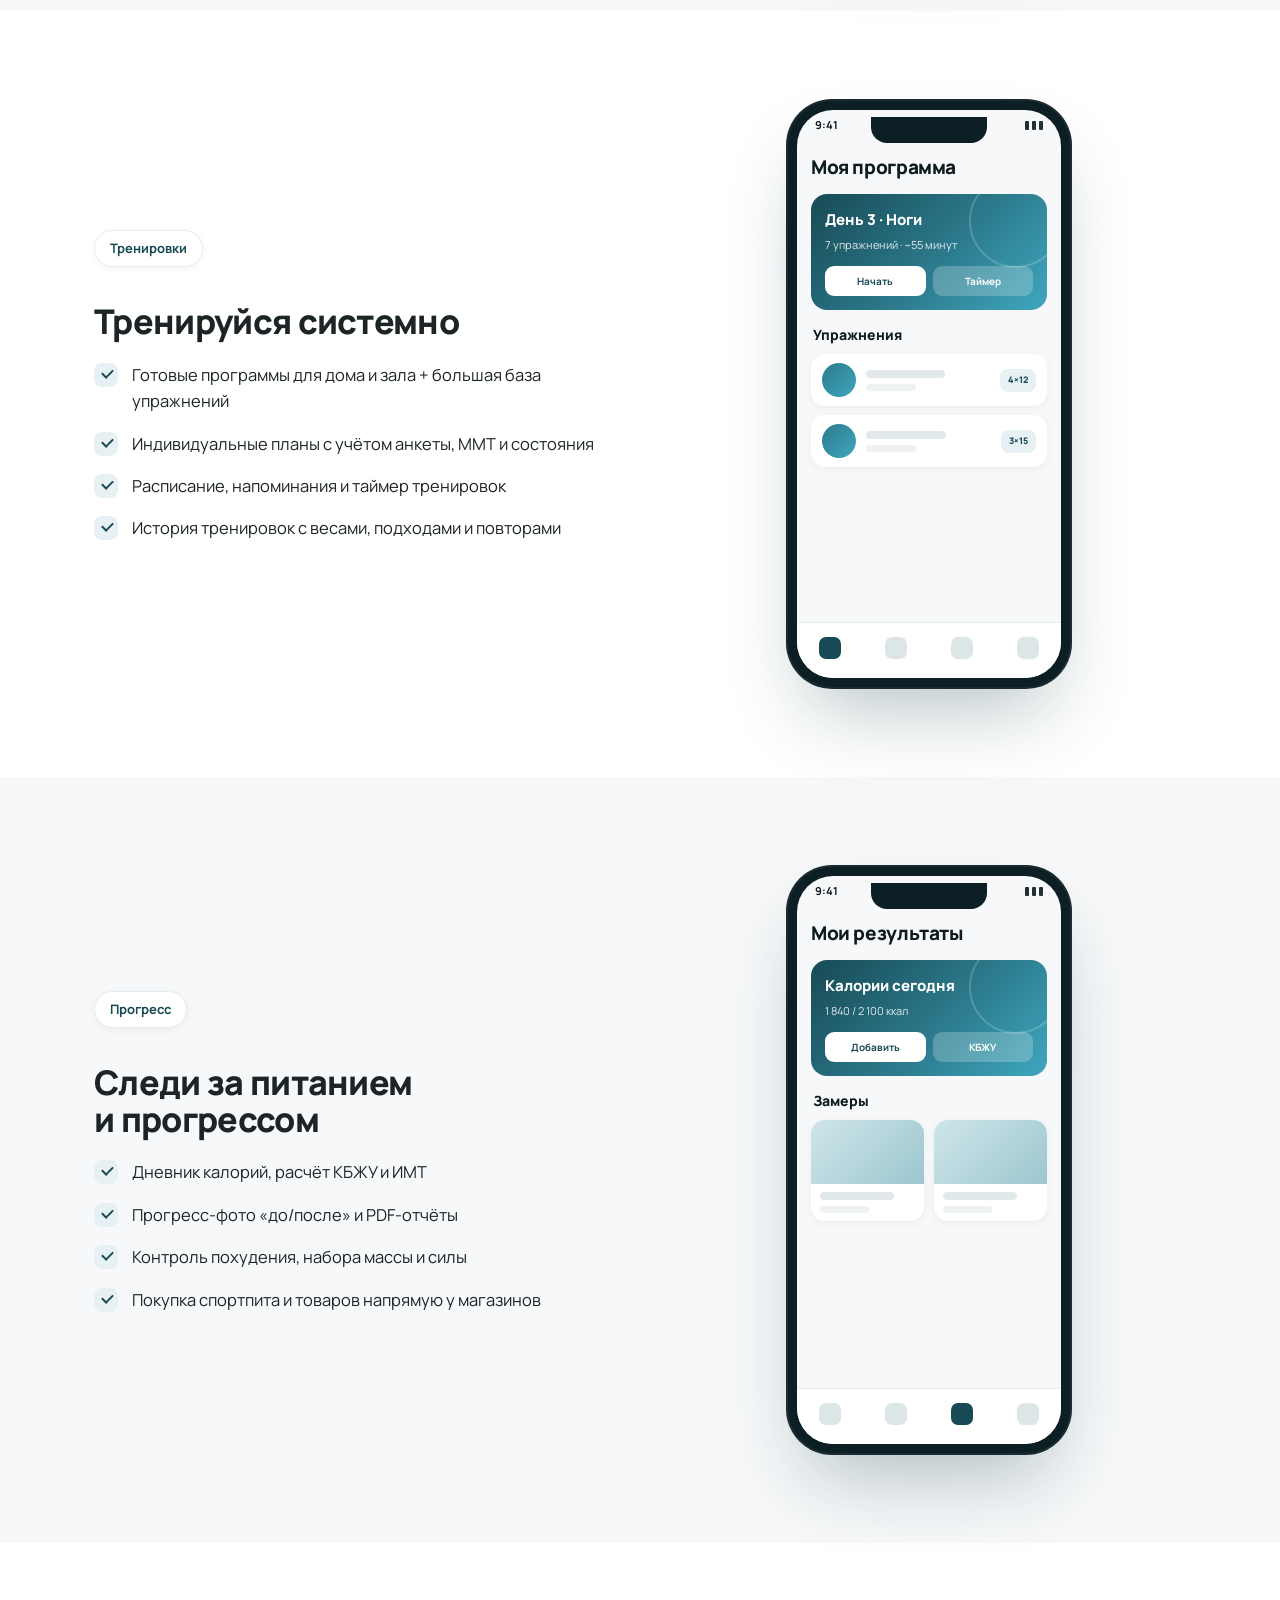
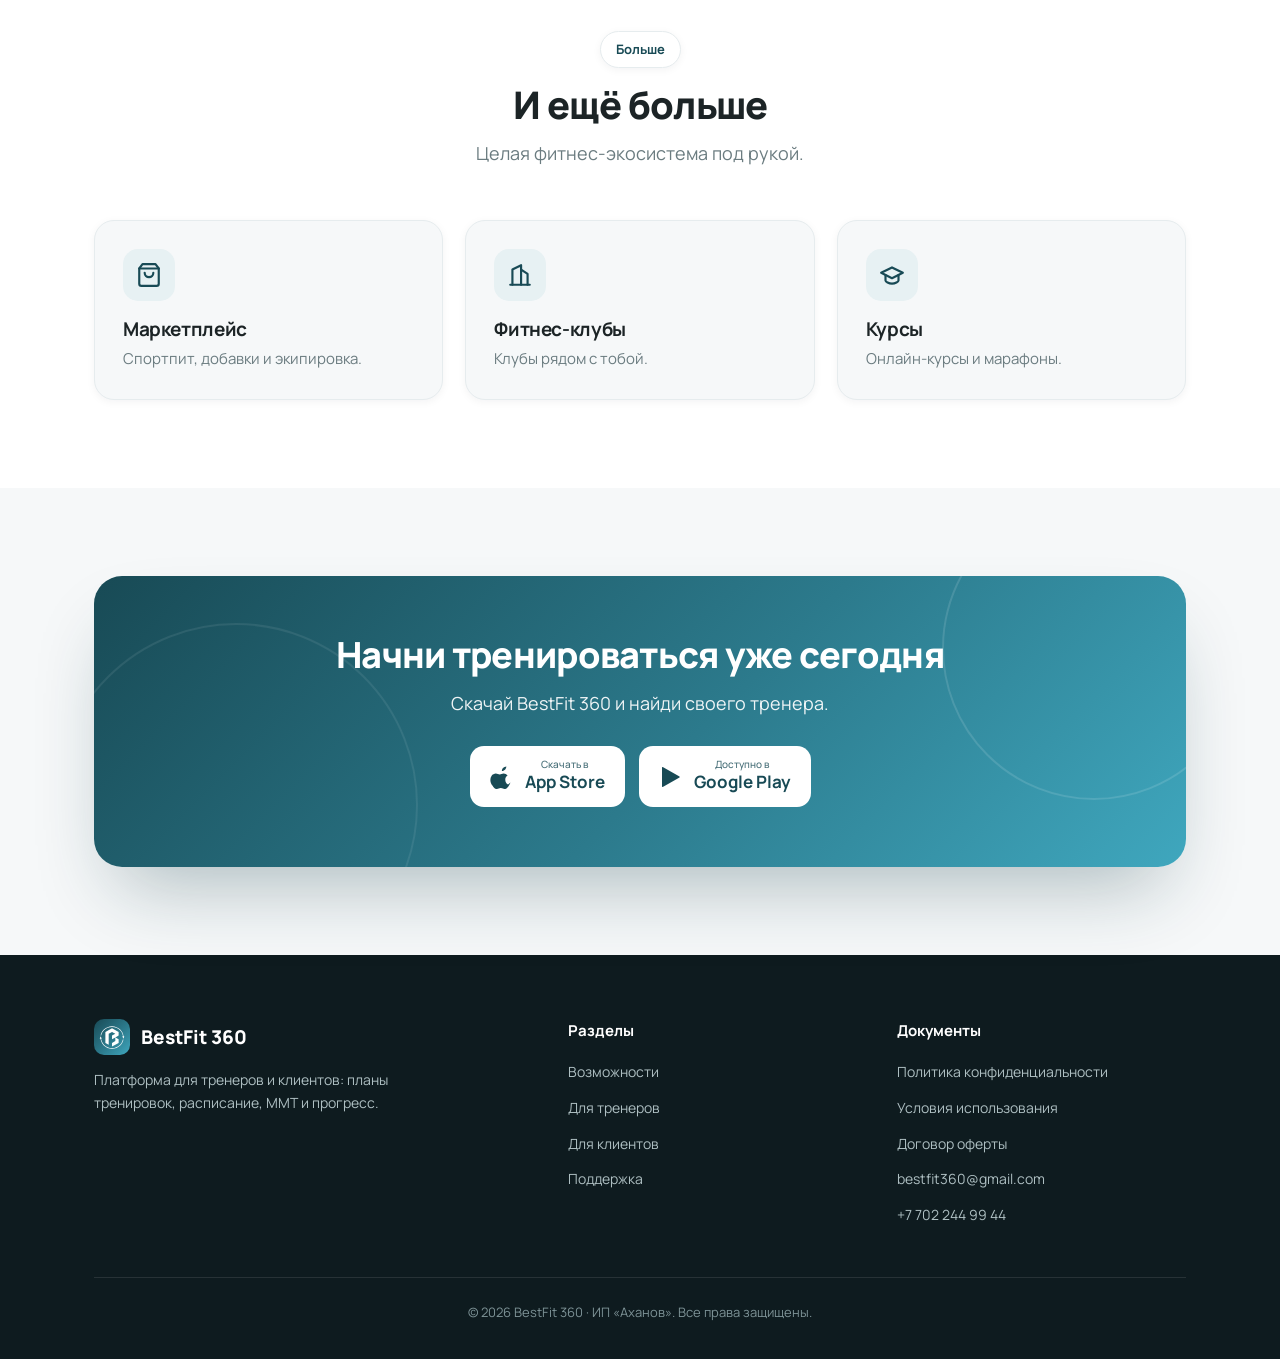
==== commit 4c730510: "fix(site): чистая favicon (скруглённый знак вместо детальной иконки)" ====
--- a/clients.html
+++ b/clients.html
@@ -2,7 +2,7 @@
 <html lang="ru">
 <head>
   <meta charset="utf-8">
-  <link rel="icon" type="image/svg+xml" href="assets/app-icon.svg">
+  <link rel="icon" type="image/svg+xml" href="assets/favicon.svg">
   <meta name="viewport" content="width=device-width, initial-scale=1">
   <title>Для клиентов — BestFit 360</title>
   <meta name="description" content="BestFit 360 для клиентов: найди тренера, занимайся по персональному плану, следи за питанием и прогрессом.">
--- a/styles.css
+++ b/styles.css
@@ -71,6 +71,7 @@
 .nav-links a { color: var(--text); font-size: 15px; font-weight: 600; position: relative; }
 .nav-links a:hover { color: var(--accent); }
 .nav-cta { padding: 9px 18px !important; }
+.nav-links a.nav-cta, .nav-links a.nav-cta:hover { color: #fff; }
 .nav-toggle { display: none; background: none; border: 0; padding: 6px; cursor: pointer; color: var(--ink); }
 
 /* ---------- Buttons ---------- */
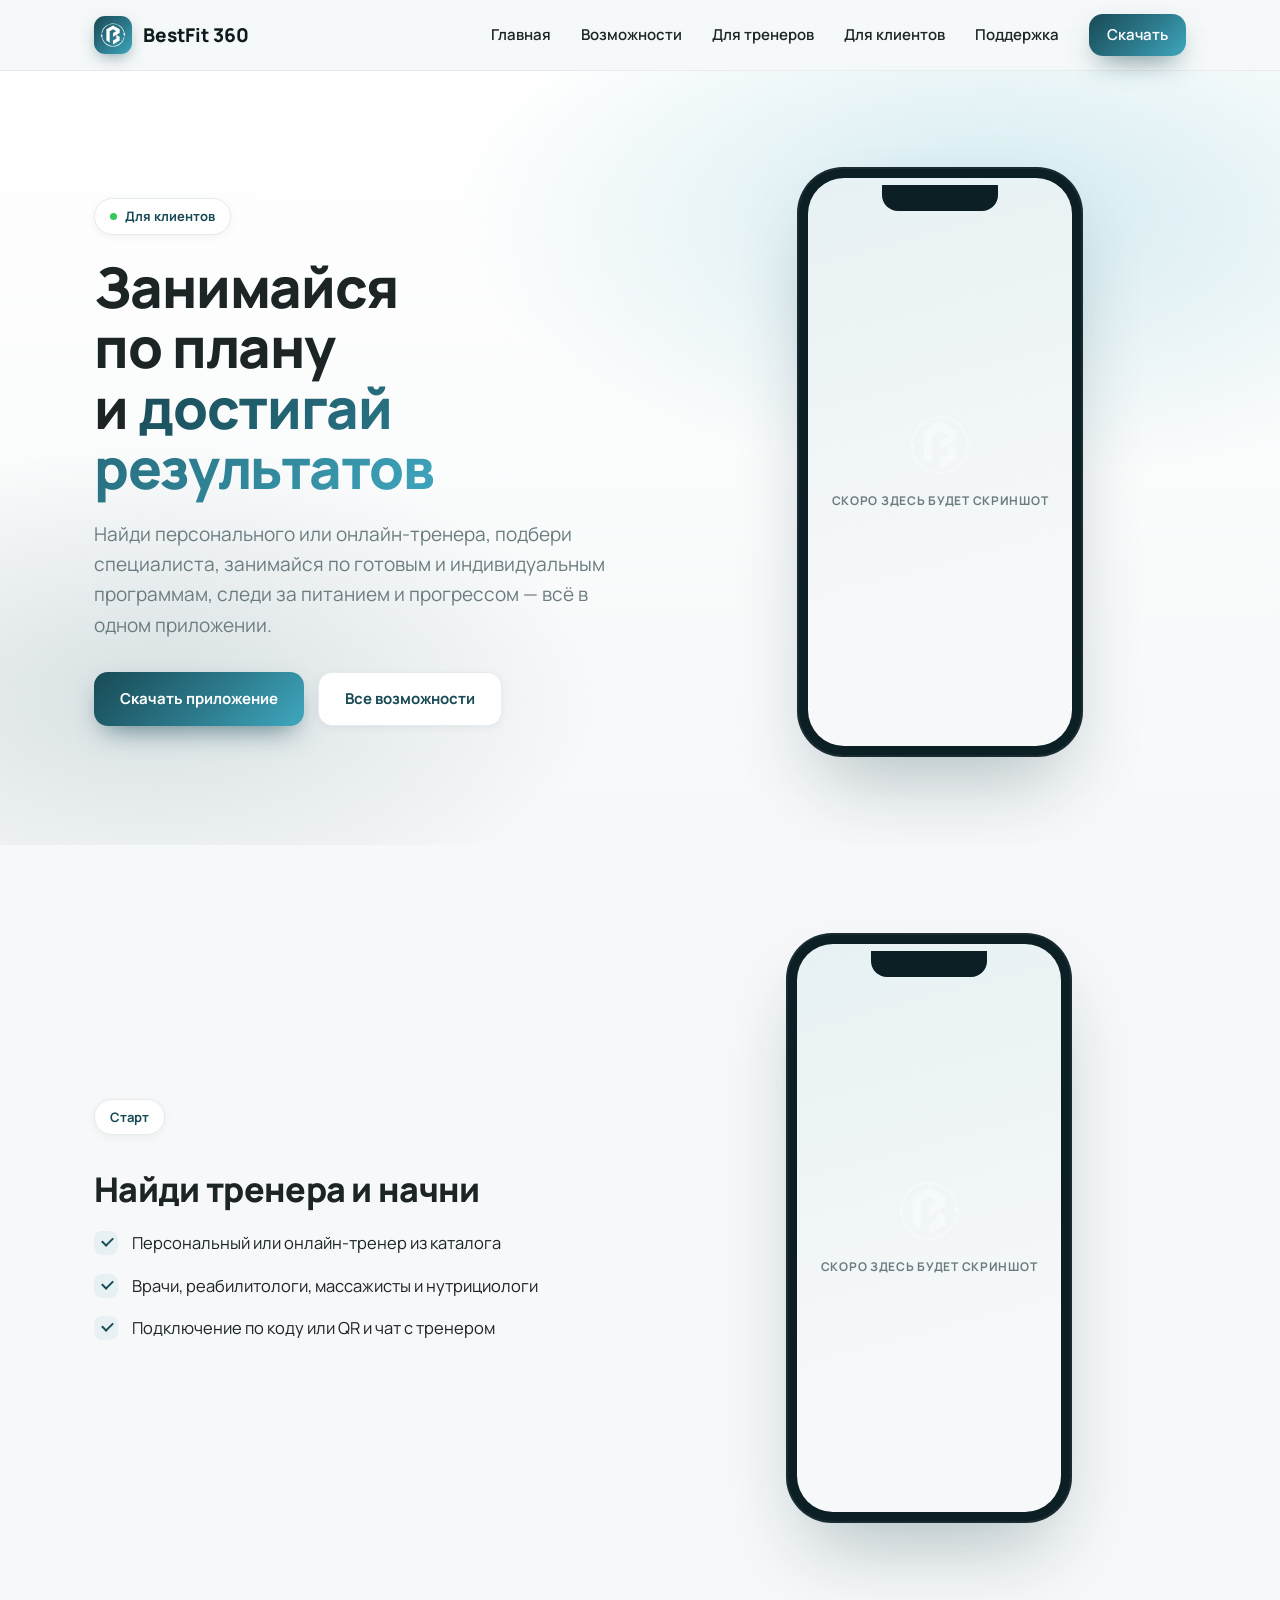
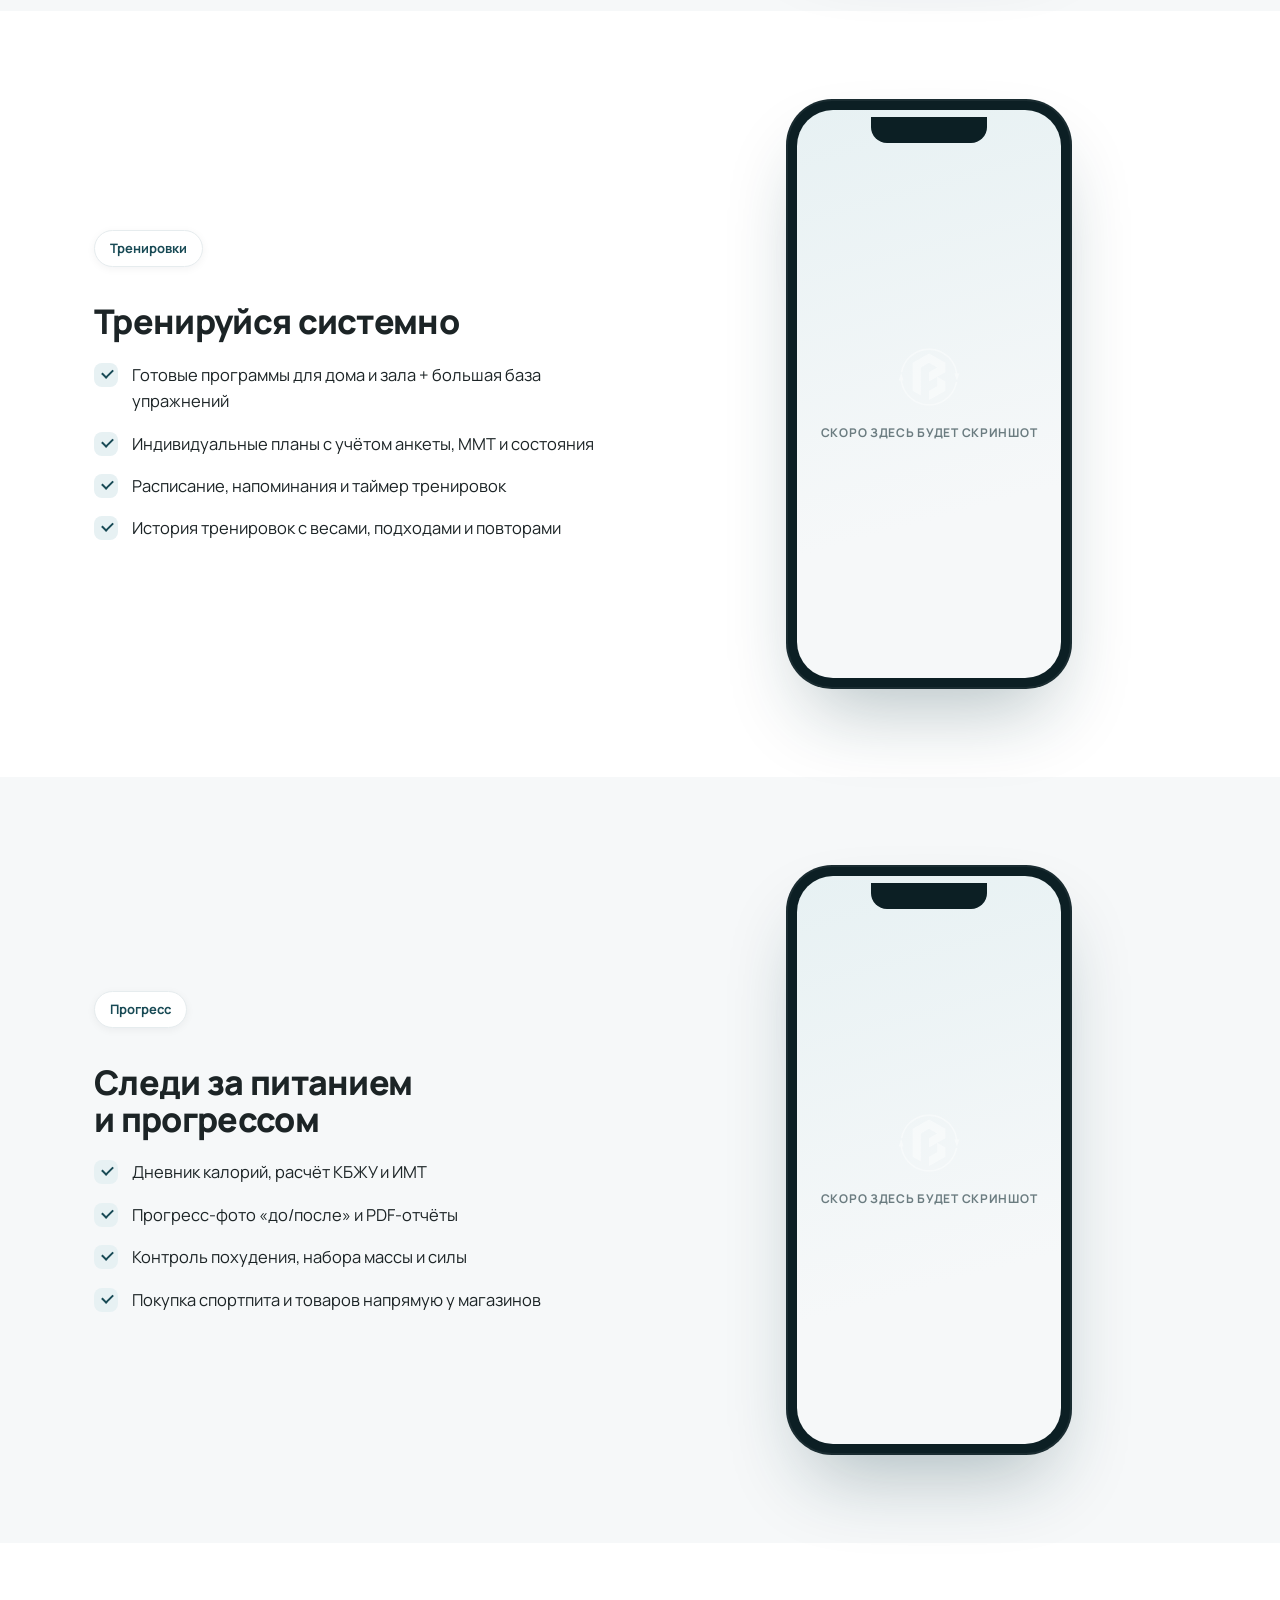
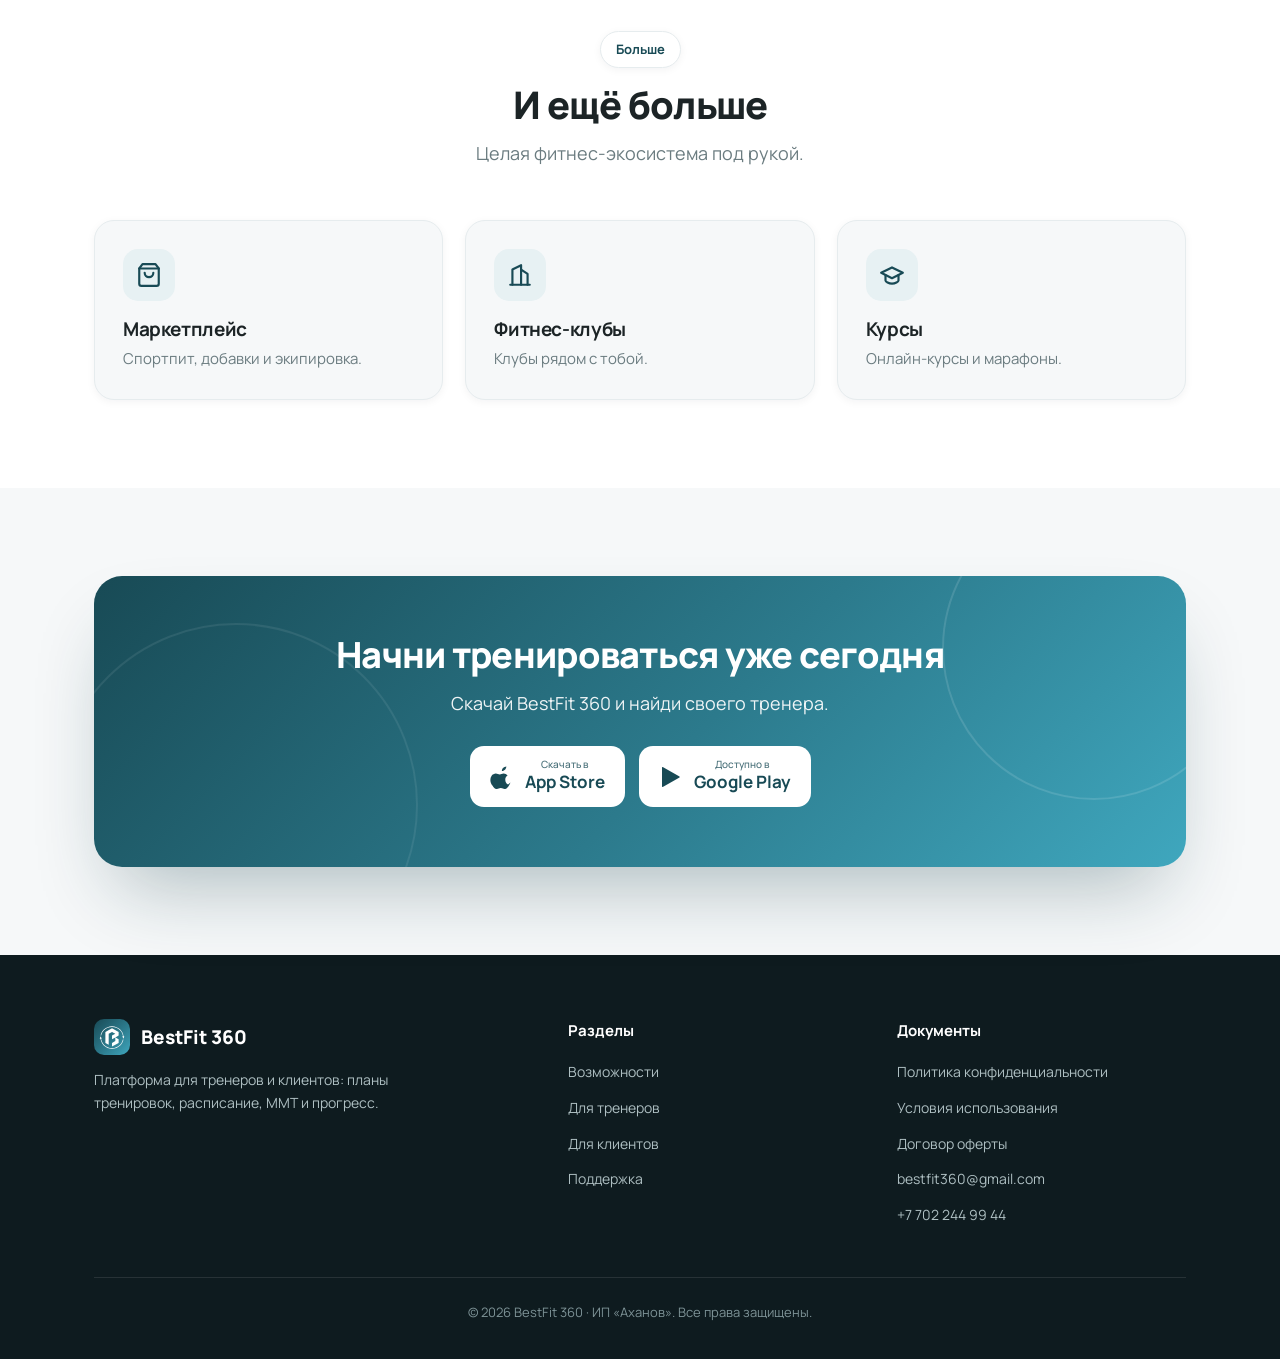
==== commit 78741aae: "style(site): временные плейсхолдеры вместо скриншотов приложения" ====
--- a/clients.html
+++ b/clients.html
@@ -43,17 +43,7 @@
       <div class="hero-media reveal">
         <div class="device-wrap">
           <div class="phone"><div class="phone-screen">
-            <div class="app">
-              <div class="app-status"><span>9:41</span><span class="sig"><i></i><i></i><i></i></span></div>
-              <div class="app-body">
-                <div class="app-greet">Доброе утро,<br><span>Айгерим</span></div>
-                <div class="app-hero"><h4>Тренировка дня</h4><p>Грудь + трицепс · 6 упражнений</p><div class="mini-btns"><span class="b1">Начать</span><span class="b2">Расписание</span></div></div>
-                <div class="app-sec">Сегодня</div>
-                <div class="app-row"><div class="av"></div><div class="rl"><div class="l1"></div><div class="l2"></div></div><span class="pill">12:00</span></div>
-                <div class="app-row"><div class="av"></div><div class="rl"><div class="l1"></div><div class="l2"></div></div><span class="pill">Питание</span></div>
-              </div>
-              <div class="app-nav"><i class="on"></i><i></i><i></i><i></i></div>
-            </div>
+            <div class="app-shot-ph"><img src="assets/logo-mark.svg" alt="" aria-hidden="true"><span>Скоро здесь будет скриншот</span></div>
           </div></div>
         </div>
       </div>
@@ -73,17 +63,7 @@
       </div>
       <div class="split-media reveal">
         <div class="device-wrap"><div class="phone"><div class="phone-screen">
-          <div class="app">
-            <div class="app-status"><span>9:41</span><span class="sig"><i></i><i></i><i></i></span></div>
-            <div class="app-body">
-              <div class="app-greet">Найти тренера</div>
-              <div class="app-row"><div class="av"></div><div class="rl"><div class="l1"></div><div class="l2"></div></div><span class="pill">★ 4.9</span></div>
-              <div class="app-row"><div class="av"></div><div class="rl"><div class="l1"></div><div class="l2"></div></div><span class="pill">★ 4.8</span></div>
-              <div class="app-row"><div class="av"></div><div class="rl"><div class="l1"></div><div class="l2"></div></div><span class="pill">★ 5.0</span></div>
-              <div class="app-hero" style="margin-top:12px;"><h4>Есть код тренера?</h4><p>Введите код и подключитесь сразу</p><div class="mini-btns"><span class="b1">Ввести код</span></div></div>
-            </div>
-            <div class="app-nav"><i></i><i class="on"></i><i></i><i></i></div>
-          </div>
+          <div class="app-shot-ph"><img src="assets/logo-mark.svg" alt="" aria-hidden="true"><span>Скоро здесь будет скриншот</span></div>
         </div></div></div>
       </div>
     </div>
@@ -93,17 +73,7 @@
     <div class="container split reverse">
       <div class="split-media reveal">
         <div class="device-wrap"><div class="phone"><div class="phone-screen">
-          <div class="app">
-            <div class="app-status"><span>9:41</span><span class="sig"><i></i><i></i><i></i></span></div>
-            <div class="app-body">
-              <div class="app-greet">Моя программа</div>
-              <div class="app-hero"><h4>День 3 · Ноги</h4><p>7 упражнений · ~55 минут</p><div class="mini-btns"><span class="b1">Начать</span><span class="b2">Таймер</span></div></div>
-              <div class="app-sec">Упражнения</div>
-              <div class="app-row"><div class="av"></div><div class="rl"><div class="l1"></div><div class="l2"></div></div><span class="pill">4×12</span></div>
-              <div class="app-row"><div class="av"></div><div class="rl"><div class="l1"></div><div class="l2"></div></div><span class="pill">3×15</span></div>
-            </div>
-            <div class="app-nav"><i class="on"></i><i></i><i></i><i></i></div>
-          </div>
+          <div class="app-shot-ph"><img src="assets/logo-mark.svg" alt="" aria-hidden="true"><span>Скоро здесь будет скриншот</span></div>
         </div></div></div>
       </div>
       <div class="split-copy reveal">
@@ -133,19 +103,7 @@
       </div>
       <div class="split-media reveal">
         <div class="device-wrap"><div class="phone"><div class="phone-screen">
-          <div class="app">
-            <div class="app-status"><span>9:41</span><span class="sig"><i></i><i></i><i></i></span></div>
-            <div class="app-body">
-              <div class="app-greet">Мои результаты</div>
-              <div class="app-hero"><h4>Калории сегодня</h4><p>1 840 / 2 100 ккал</p><div class="mini-btns"><span class="b1">Добавить</span><span class="b2">КБЖУ</span></div></div>
-              <div class="app-sec">Замеры</div>
-              <div class="app-cards">
-                <div class="app-pcard"><div class="ph"></div><div class="pb"><div class="l1"></div><div class="l2"></div></div></div>
-                <div class="app-pcard"><div class="ph"></div><div class="pb"><div class="l1"></div><div class="l2"></div></div></div>
-              </div>
-            </div>
-            <div class="app-nav"><i></i><i></i><i class="on"></i><i></i></div>
-          </div>
+          <div class="app-shot-ph"><img src="assets/logo-mark.svg" alt="" aria-hidden="true"><span>Скоро здесь будет скриншот</span></div>
         </div></div></div>
       </div>
     </div>
--- a/styles.css
+++ b/styles.css
@@ -131,6 +131,20 @@
 }
 .phone-screen { width: 100%; height: 100%; border-radius: 36px; overflow: hidden; background: var(--bg); position: relative; }
 
+/* Real app screenshot filling the phone frame */
+.app-shot { width: 100%; height: 100%; object-fit: cover; object-position: top center; display: block; }
+/* Hide the fake hardware notch over real screenshots (they have their own status bar) */
+.phone:has(.app-shot)::before { display: none; }
+
+/* Временный плейсхолдер вместо скриншота — заменить обратно на .app-shot, когда будут финальные фото */
+.app-shot-ph {
+  width: 100%; height: 100%;
+  display: flex; flex-direction: column; align-items: center; justify-content: center; gap: 14px;
+  background: linear-gradient(165deg, var(--accent-light) 0%, var(--bg) 70%);
+  color: var(--muted); font-size: 12px; font-weight: 700; letter-spacing: 0.06em; text-transform: uppercase;
+}
+.app-shot-ph img { width: 64px; height: 64px; opacity: 0.45; }
+
 /* floating glass card overlapping the phone */
 .float-card {
   position: absolute; z-index: 3; background: rgba(255,255,255,0.85);
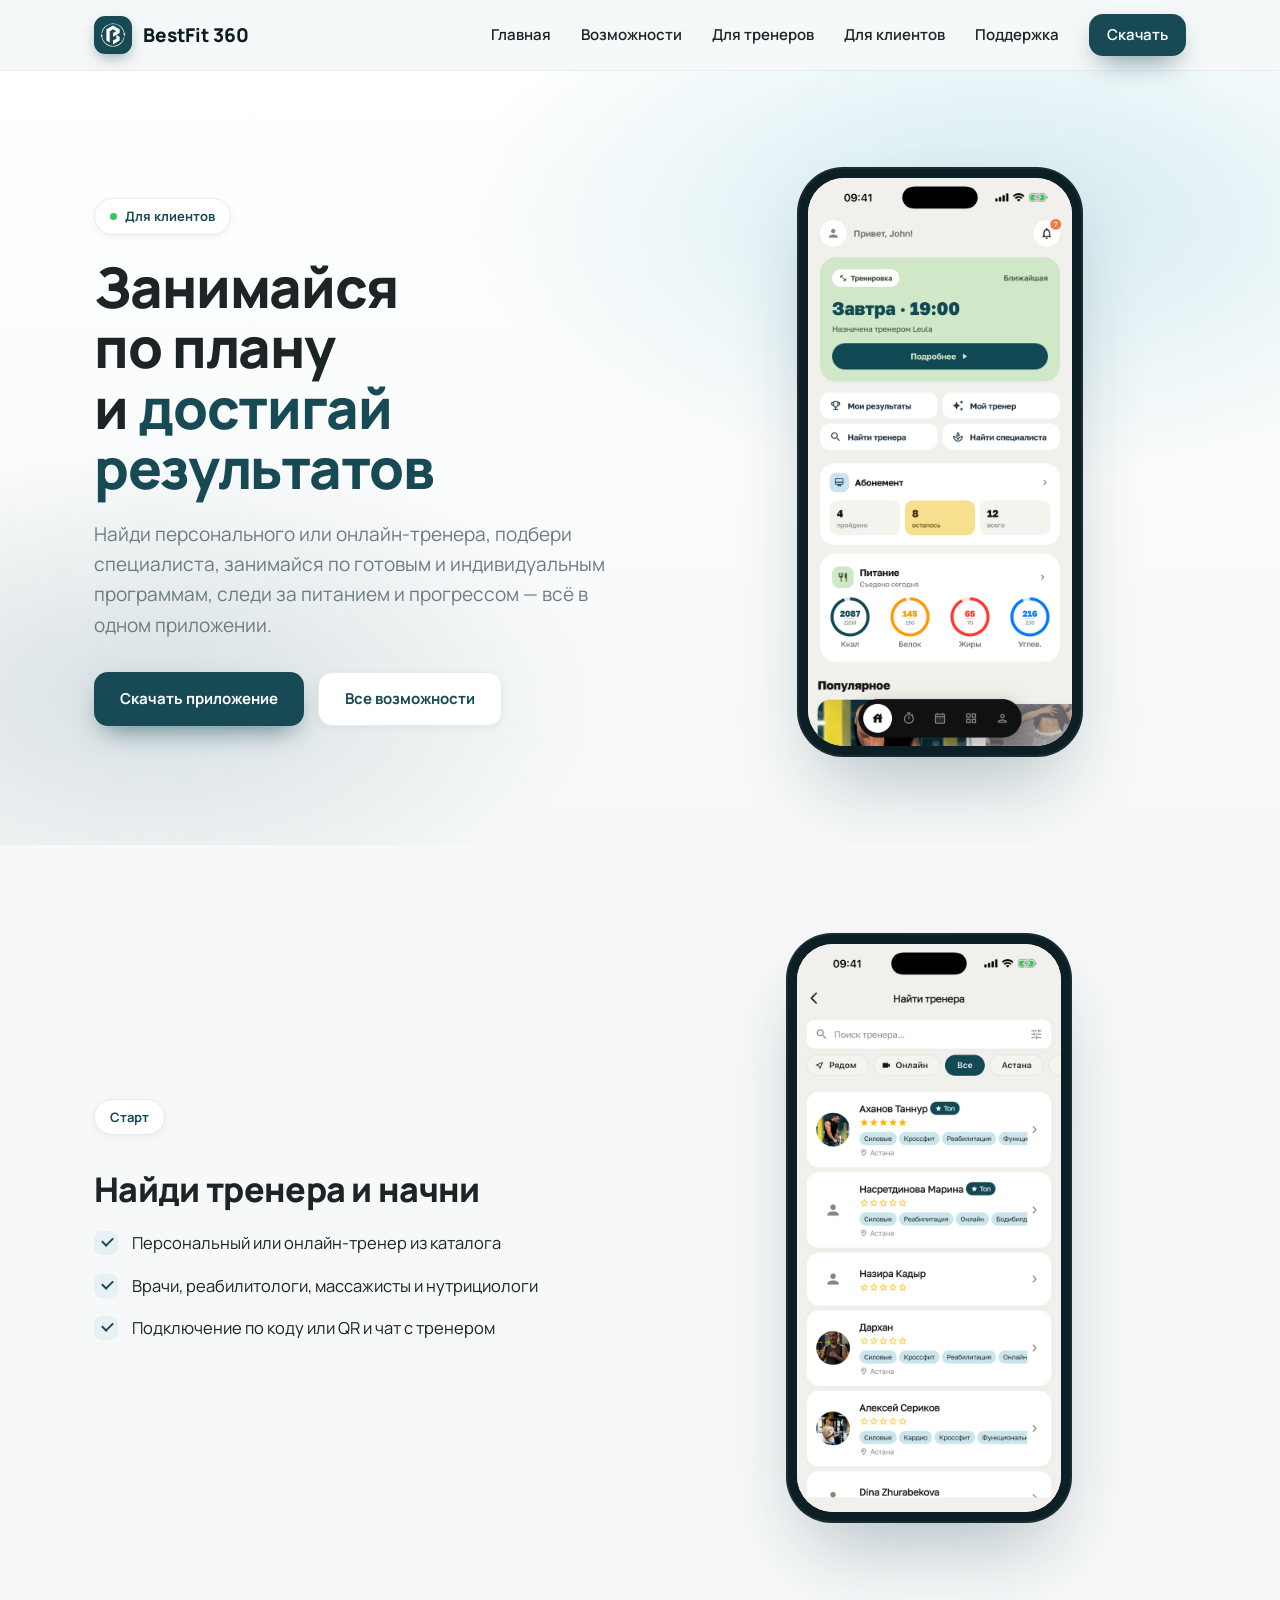
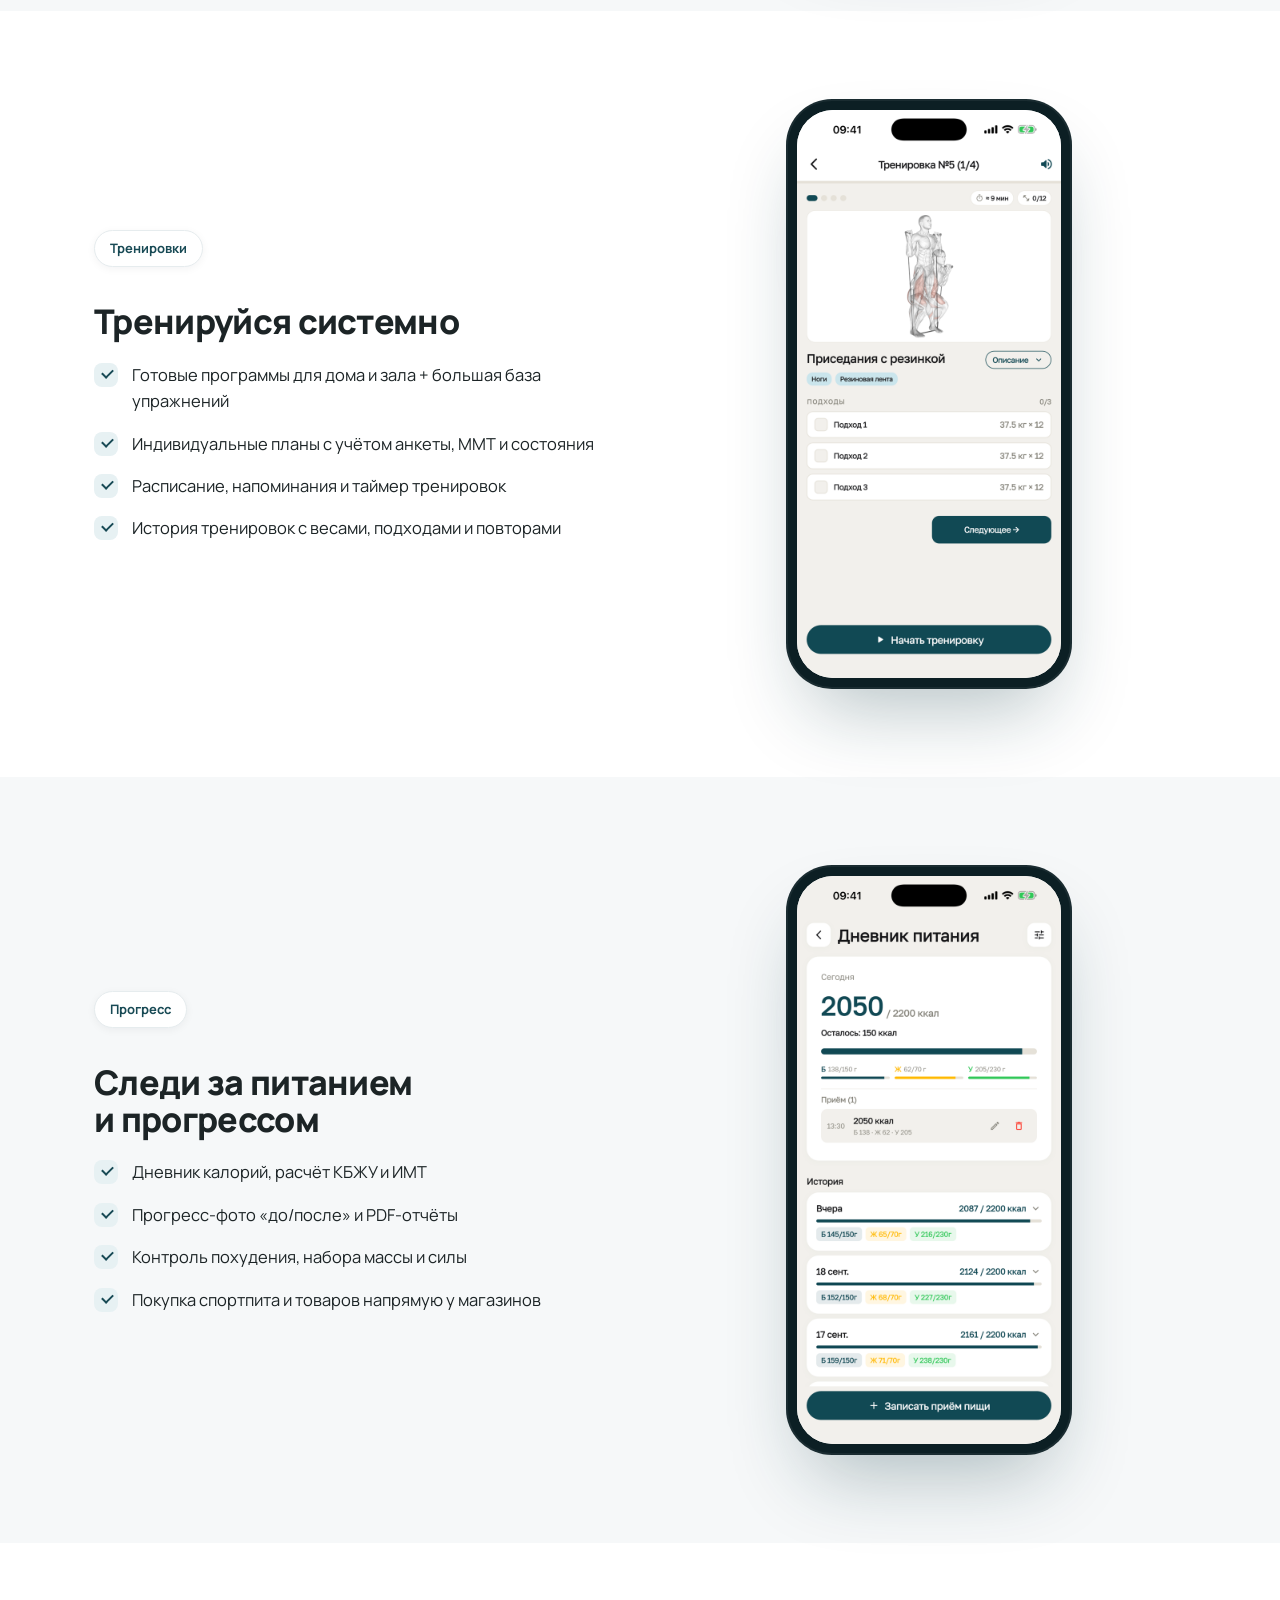
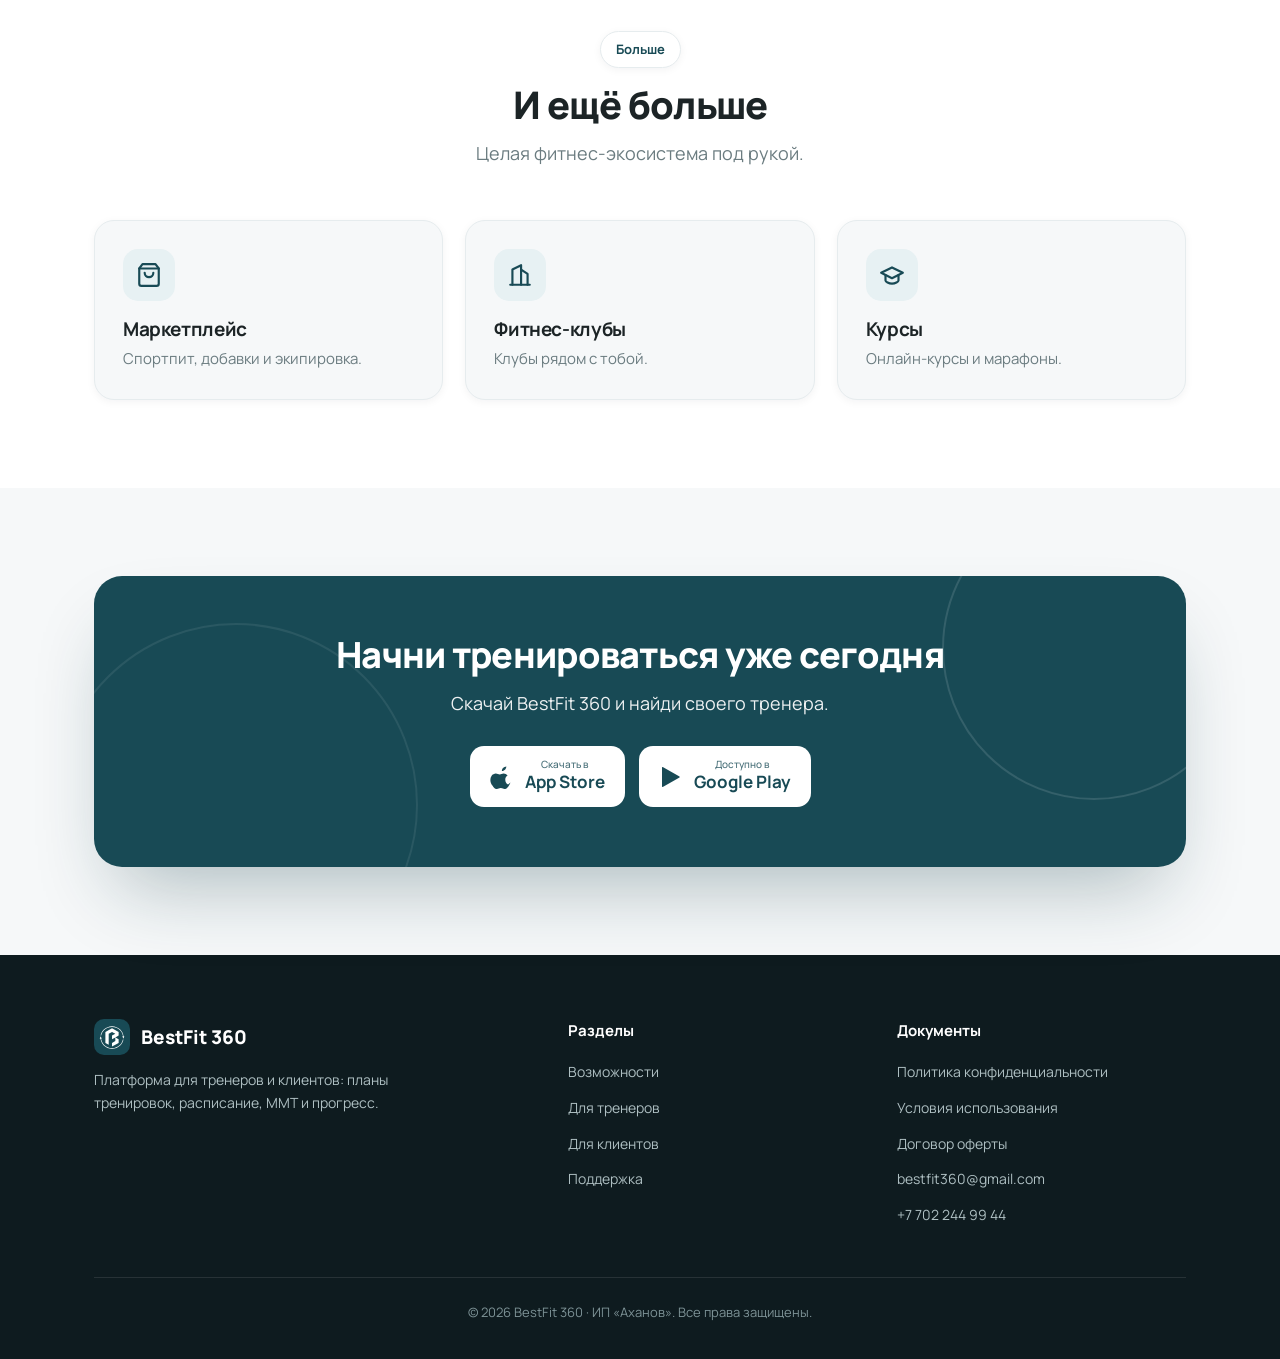
==== commit c62e8677: "feat(site): реальные скриншоты приложения вместо плейсхолдеров 8 экранов из билда v1.0.47 (iPhone 17" ====
--- a/clients.html
+++ b/clients.html
@@ -43,7 +43,7 @@
       <div class="hero-media reveal">
         <div class="device-wrap">
           <div class="phone"><div class="phone-screen">
-            <div class="app-shot-ph"><img src="assets/logo-mark.svg" alt="" aria-hidden="true"><span>Скоро здесь будет скриншот</span></div>
+            <img class="app-shot" src="assets/screens/client-home.png" alt="Главный экран клиента: ближайшая тренировка и нормы питания" width="660" height="1434">
           </div></div>
         </div>
       </div>
@@ -63,7 +63,7 @@
       </div>
       <div class="split-media reveal">
         <div class="device-wrap"><div class="phone"><div class="phone-screen">
-          <div class="app-shot-ph"><img src="assets/logo-mark.svg" alt="" aria-hidden="true"><span>Скоро здесь будет скриншот</span></div>
+          <img class="app-shot" src="assets/screens/client-find-trainer.png" alt="Поиск тренера: рейтинги, специализации и город" width="660" height="1434" loading="lazy">
         </div></div></div>
       </div>
     </div>
@@ -73,7 +73,7 @@
     <div class="container split reverse">
       <div class="split-media reveal">
         <div class="device-wrap"><div class="phone"><div class="phone-screen">
-          <div class="app-shot-ph"><img src="assets/logo-mark.svg" alt="" aria-hidden="true"><span>Скоро здесь будет скриншот</span></div>
+          <img class="app-shot" src="assets/screens/client-workout.png" alt="Тренировка по программе: упражнение, подходы и вес" width="660" height="1434" loading="lazy">
         </div></div></div>
       </div>
       <div class="split-copy reveal">
@@ -103,7 +103,7 @@
       </div>
       <div class="split-media reveal">
         <div class="device-wrap"><div class="phone"><div class="phone-screen">
-          <div class="app-shot-ph"><img src="assets/logo-mark.svg" alt="" aria-hidden="true"><span>Скоро здесь будет скриншот</span></div>
+          <img class="app-shot" src="assets/screens/client-nutrition.png" alt="Дневник питания: калории, белки, жиры, углеводы и история" width="660" height="1434" loading="lazy">
         </div></div></div>
       </div>
     </div>
--- a/styles.css
+++ b/styles.css
@@ -20,7 +20,7 @@
   --shadow-sm: 0 2px 8px rgba(14, 27, 31, 0.05);
   --shadow: 0 18px 40px -16px rgba(14, 27, 31, 0.18);
   --shadow-lg: 0 40px 80px -24px rgba(16, 56, 64, 0.32);
-  --grad: linear-gradient(135deg, #184A55 0%, #2C7A8C 55%, #3FA7BE 100%);
+  --grad: #184A55;
   color-scheme: light;
 }
 
@@ -135,15 +135,6 @@
 .app-shot { width: 100%; height: 100%; object-fit: cover; object-position: top center; display: block; }
 /* Hide the fake hardware notch over real screenshots (they have their own status bar) */
 .phone:has(.app-shot)::before { display: none; }
-
-/* Временный плейсхолдер вместо скриншота — заменить обратно на .app-shot, когда будут финальные фото */
-.app-shot-ph {
-  width: 100%; height: 100%;
-  display: flex; flex-direction: column; align-items: center; justify-content: center; gap: 14px;
-  background: linear-gradient(165deg, var(--accent-light) 0%, var(--bg) 70%);
-  color: var(--muted); font-size: 12px; font-weight: 700; letter-spacing: 0.06em; text-transform: uppercase;
-}
-.app-shot-ph img { width: 64px; height: 64px; opacity: 0.45; }
 
 /* floating glass card overlapping the phone */
 .float-card {
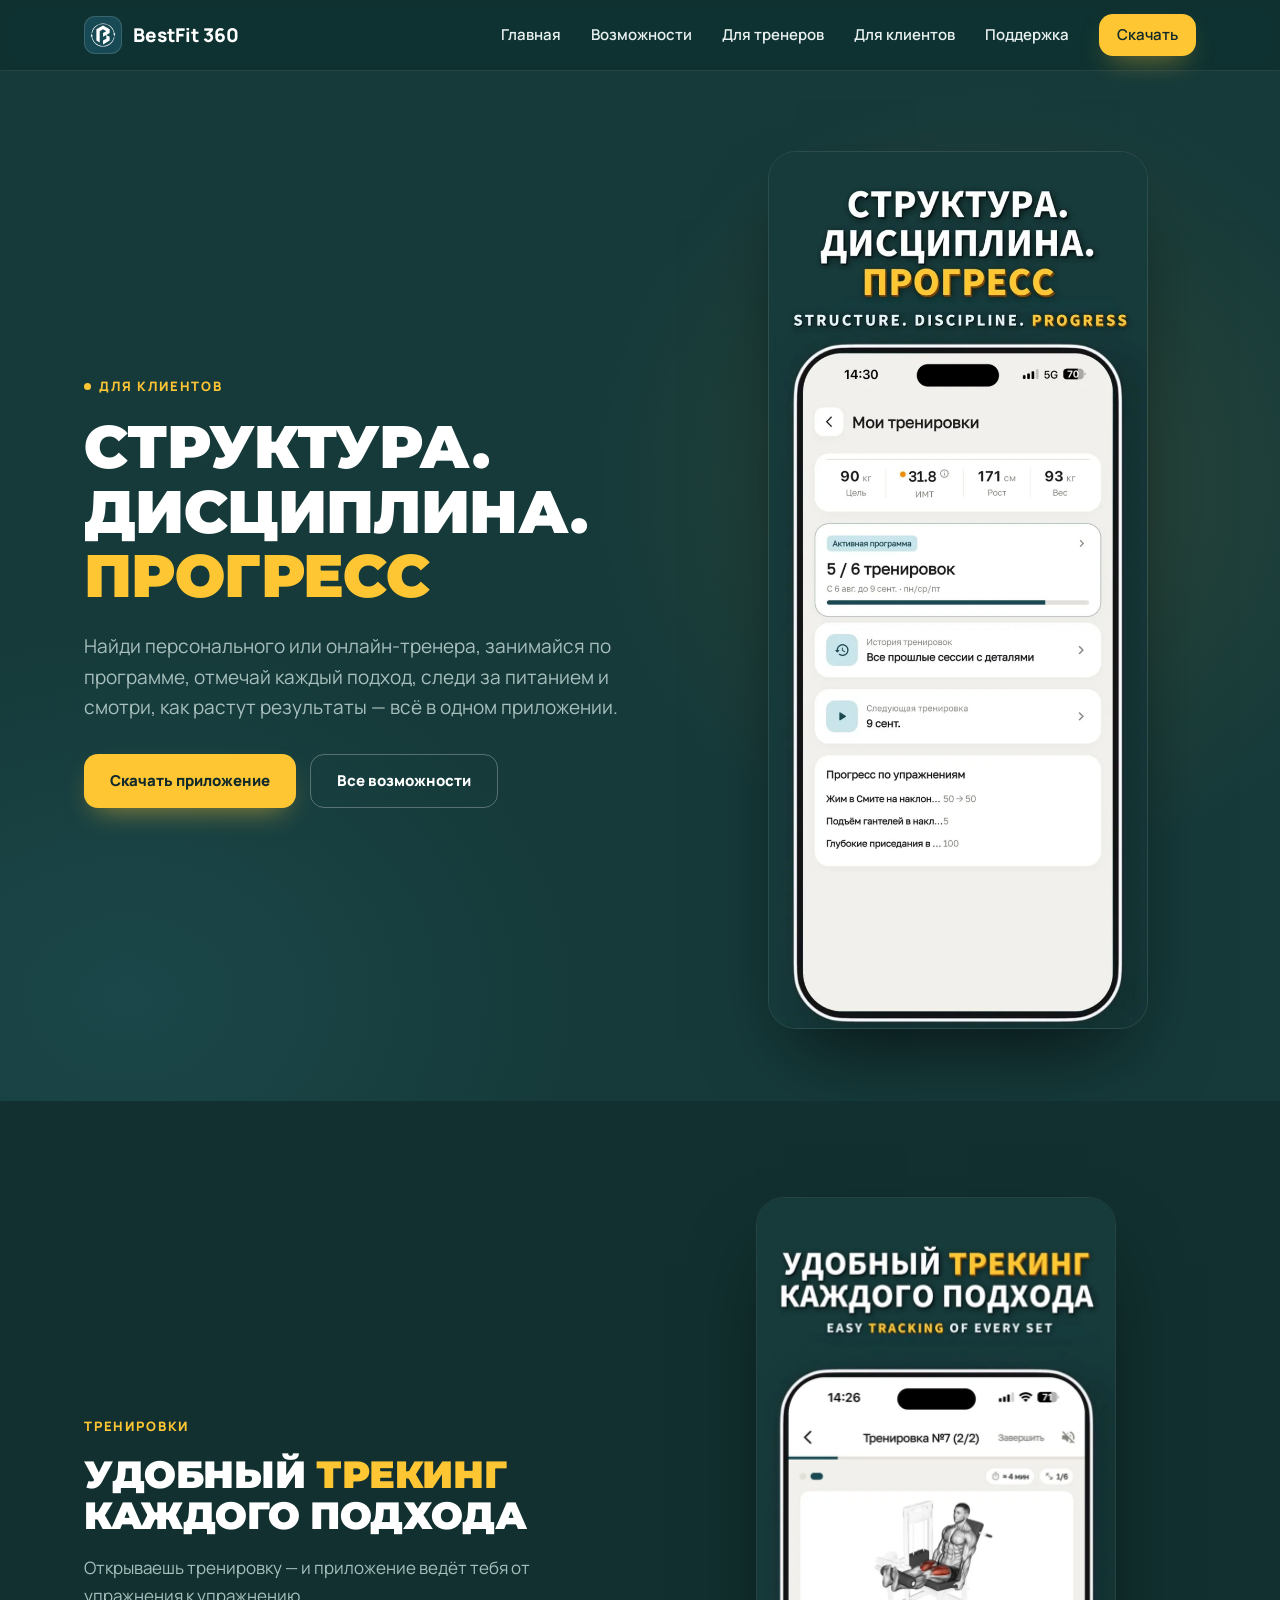
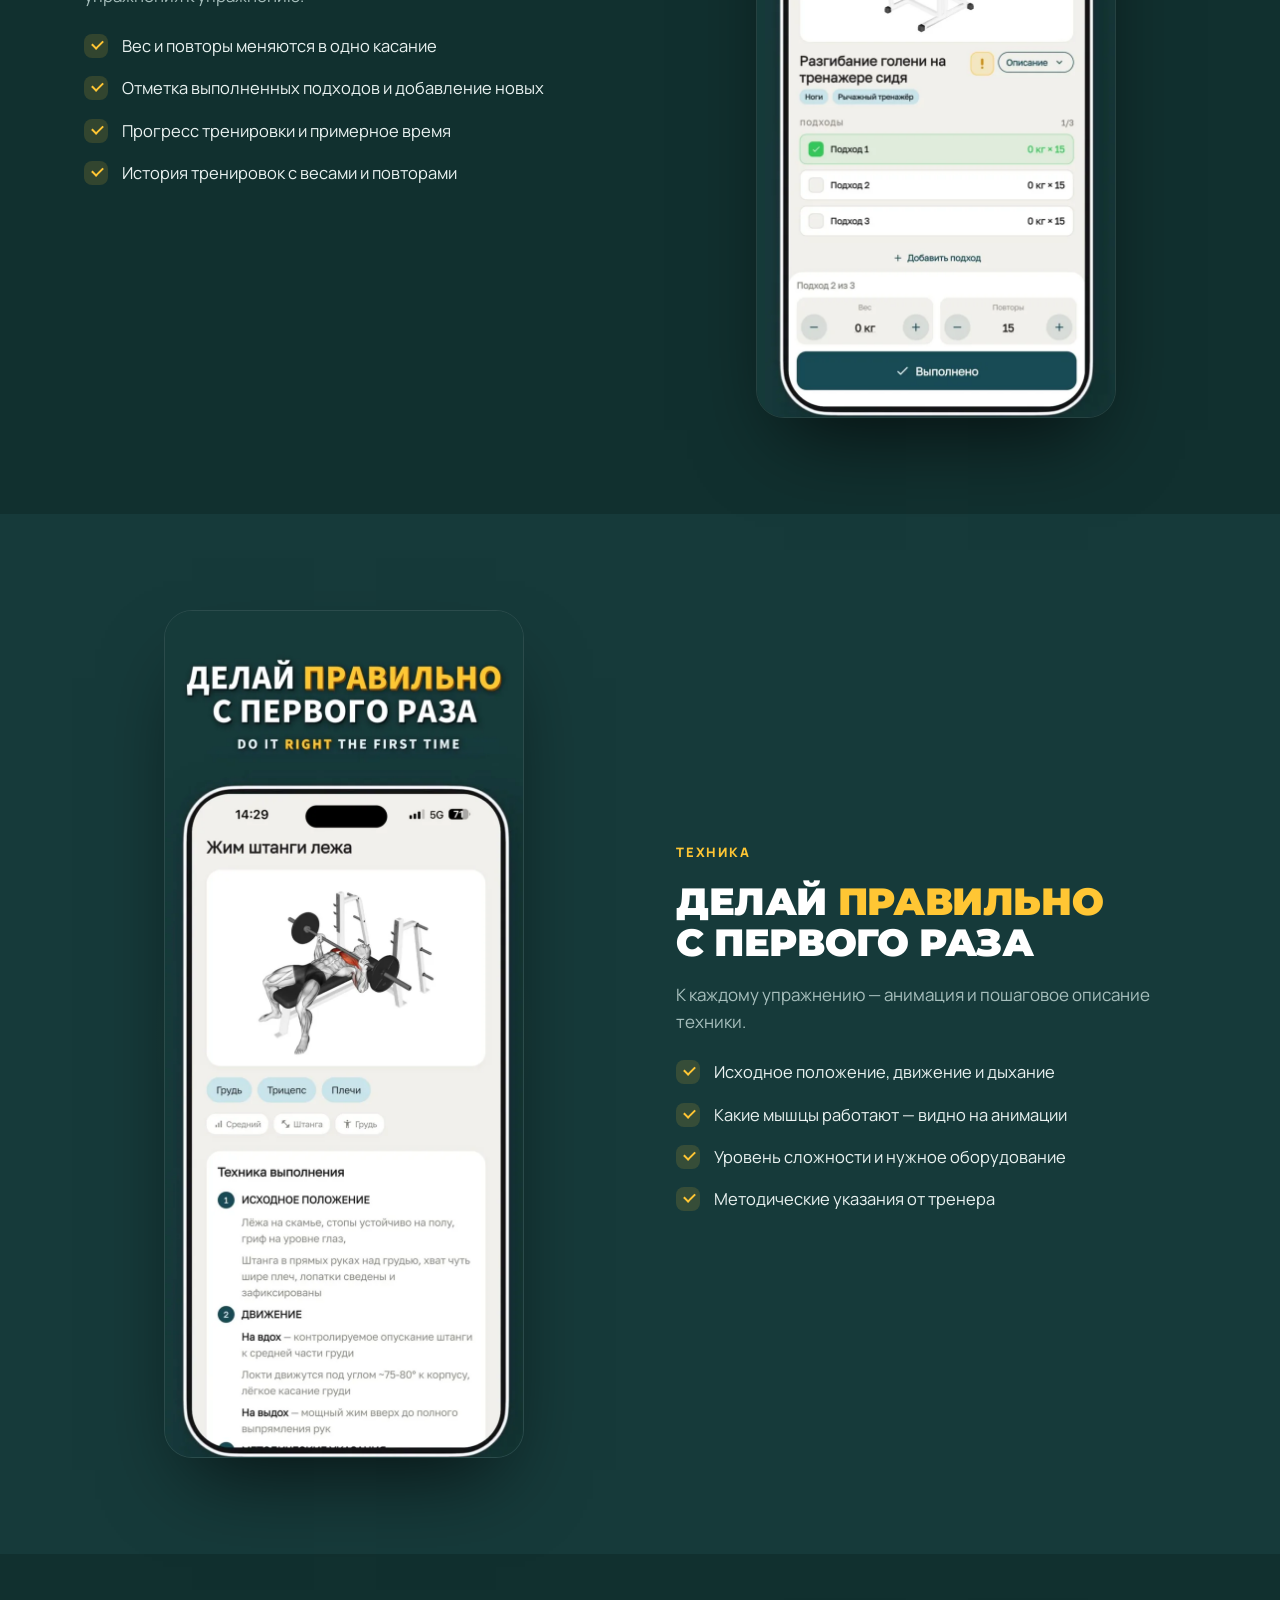
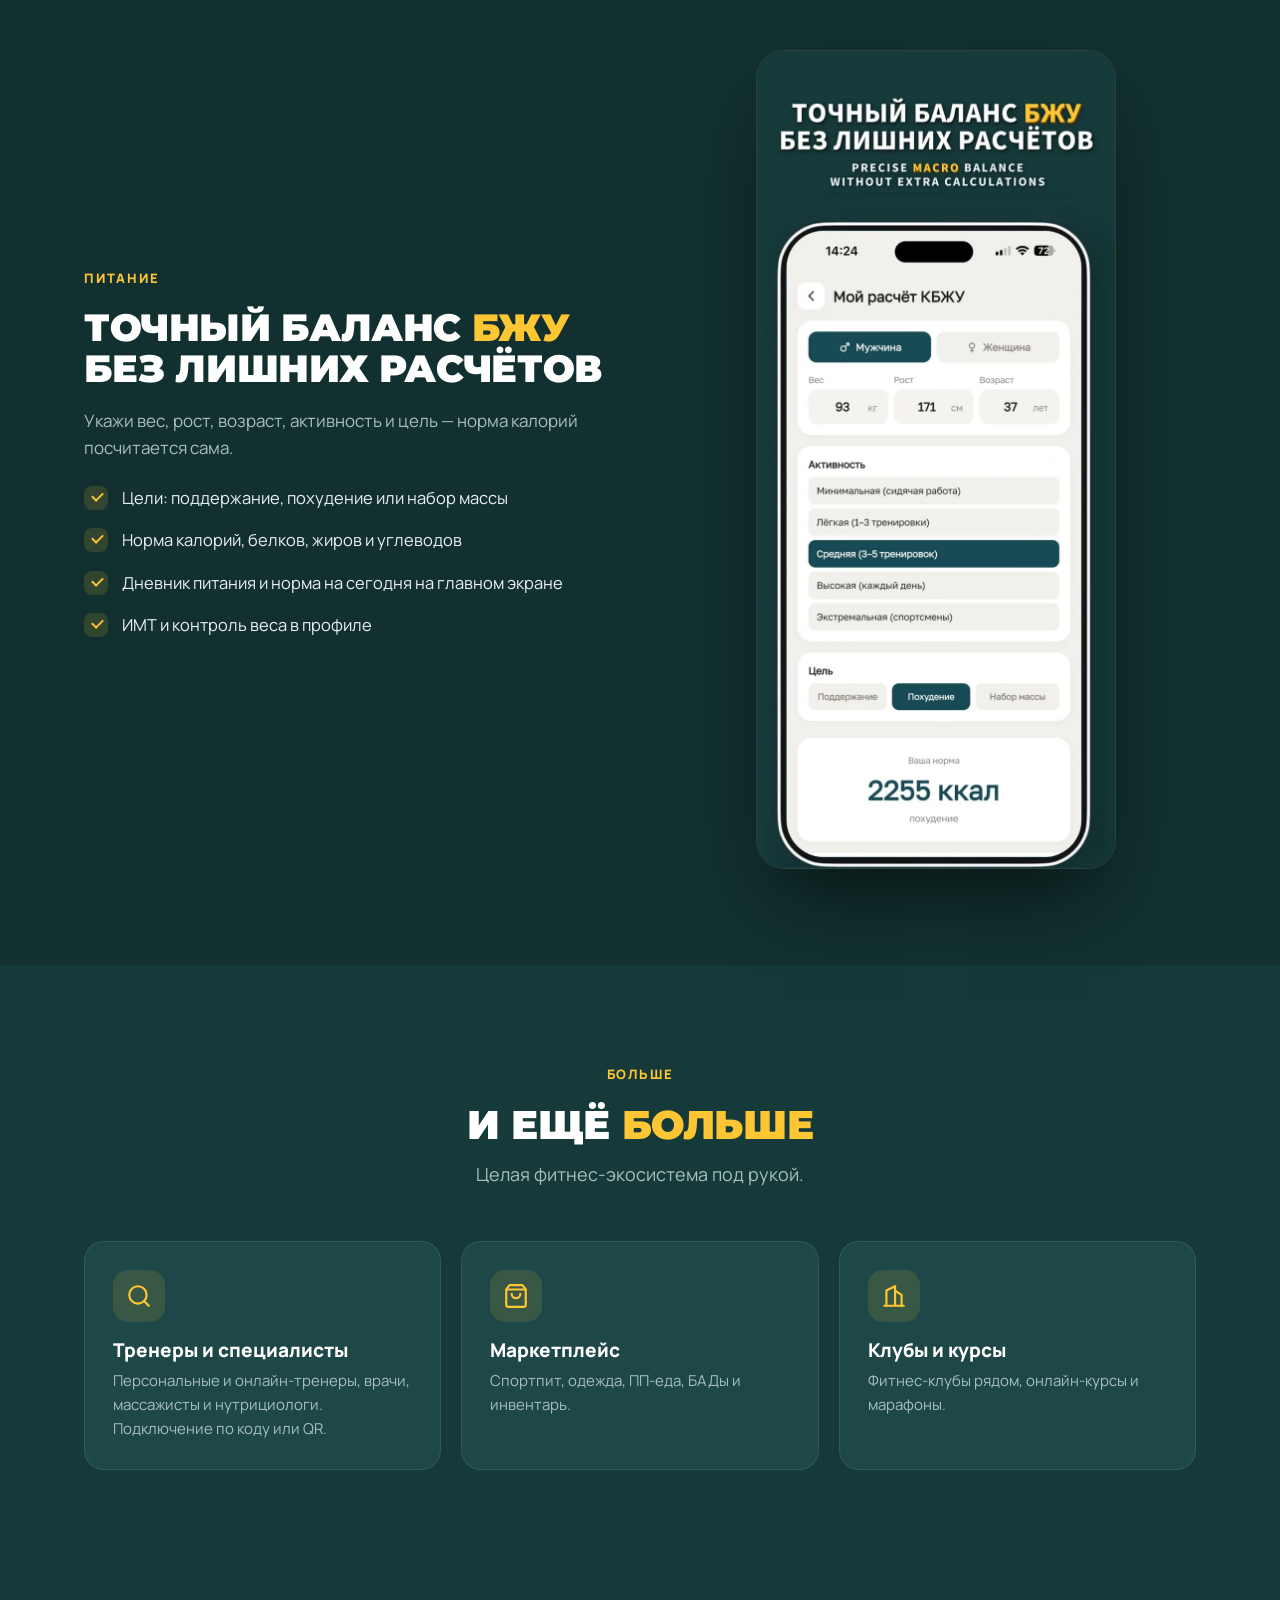
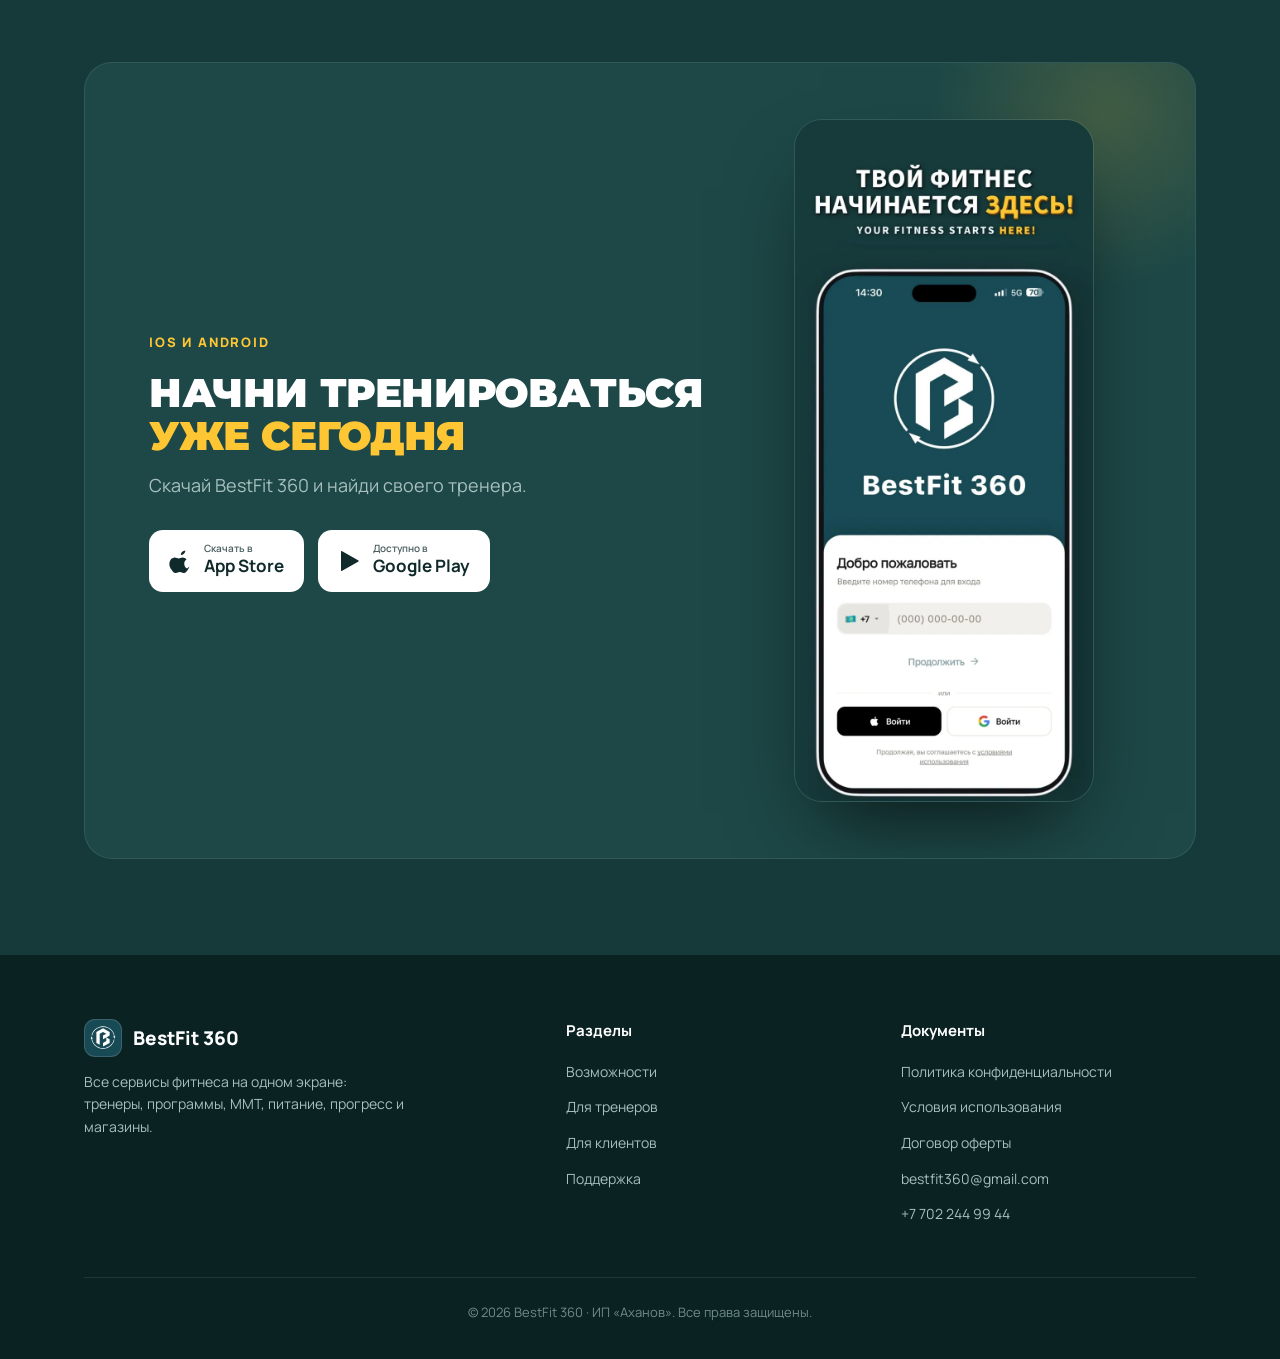
==== commit 4fa63243: "feat(site): редизайн под промо-баннеры приложения - Новый стиль по баннерам: тёмно-зелёный фон #163A" ====
--- a/clients.html
+++ b/clients.html
@@ -4,11 +4,12 @@
   <meta charset="utf-8">
   <link rel="icon" type="image/svg+xml" href="assets/favicon.svg">
   <meta name="viewport" content="width=device-width, initial-scale=1">
+  <meta name="theme-color" content="#163A3A">
   <title>Для клиентов — BestFit 360</title>
-  <meta name="description" content="BestFit 360 для клиентов: найди тренера, занимайся по персональному плану, следи за питанием и прогрессом.">
+  <meta name="description" content="BestFit 360 для клиентов: персональные программы, трекинг подходов, техника упражнений, расчёт КБЖУ и прогресс.">
   <link rel="preconnect" href="https://fonts.googleapis.com">
   <link rel="preconnect" href="https://fonts.gstatic.com" crossorigin>
-  <link href="https://fonts.googleapis.com/css2?family=Manrope:wght@400;500;600;700;800&display=swap" rel="stylesheet">
+  <link href="https://fonts.googleapis.com/css2?family=Manrope:wght@400;500;600;700;800&family=Montserrat:wght@800;900&display=swap" rel="stylesheet">
   <link rel="stylesheet" href="styles.css">
 </head>
 <body>
@@ -33,102 +34,110 @@
     <div class="container hero-grid">
       <div class="hero-copy reveal">
         <span class="eyebrow"><span class="dot"></span> Для клиентов</span>
-        <h1>Занимайся по&nbsp;плану и&nbsp;<span class="grad">достигай результатов</span></h1>
-        <p class="lead">Найди персонального или онлайн-тренера, подбери специалиста, занимайся по готовым и индивидуальным программам, следи за питанием и прогрессом — всё в одном приложении.</p>
+        <h1>Структура. Дисциплина. <span class="hl">Прогресс</span></h1>
+        <p class="lead">Найди персонального или онлайн-тренера, занимайся по программе, отмечай каждый подход, следи за питанием и смотри, как растут результаты — всё в одном приложении.</p>
         <div class="hero-cta">
           <a class="btn btn-primary" href="index.html#download">Скачать приложение</a>
           <a class="btn btn-ghost" href="features.html">Все возможности</a>
         </div>
       </div>
       <div class="hero-media reveal">
-        <div class="device-wrap">
-          <div class="phone"><div class="phone-screen">
-            <img class="app-shot" src="assets/screens/client-home.png" alt="Главный экран клиента: ближайшая тренировка и нормы питания" width="660" height="1434">
-          </div></div>
-        </div>
+        <div class="promo-wrap"><img class="promo" src="assets/promo/progress.webp" alt="Структура, дисциплина, прогресс: мои тренировки, ИМТ, активная программа и прогресс по упражнениям" width="720" height="1669" fetchpriority="high"></div>
+      </div>
+    </div>
+  </section>
+
+  <section class="section alt">
+    <div class="container split">
+      <div class="split-copy reveal">
+        <span class="eyebrow">Тренировки</span>
+        <h2>Удобный <span class="hl">трекинг</span> каждого подхода</h2>
+        <p class="lead">Открываешь тренировку — и приложение ведёт тебя от упражнения к упражнению.</p>
+        <ul class="feat-list">
+          <li>Вес и повторы меняются в одно касание</li>
+          <li>Отметка выполненных подходов и добавление новых</li>
+          <li>Прогресс тренировки и примерное время</li>
+          <li>История тренировок с весами и повторами</li>
+        </ul>
+      </div>
+      <div class="split-media reveal">
+        <div class="promo-wrap"><img class="promo" src="assets/promo/tracking.webp" alt="Удобный трекинг каждого подхода: экран тренировки с весом, повторами и отметкой подходов" width="720" height="1646" loading="lazy" decoding="async"></div>
       </div>
     </div>
   </section>
 
   <section class="section">
-    <div class="container split">
+    <div class="container split reverse">
       <div class="split-copy reveal">
-        <span class="eyebrow">Старт</span>
-        <h2>Найди тренера и&nbsp;начни</h2>
+        <span class="eyebrow">Техника</span>
+        <h2>Делай <span class="hl">правильно</span> с&nbsp;первого раза</h2>
+        <p class="lead">К каждому упражнению — анимация и пошаговое описание техники.</p>
         <ul class="feat-list">
-          <li>Персональный или онлайн-тренер из каталога</li>
-          <li>Врачи, реабилитологи, массажисты и нутрициологи</li>
-          <li>Подключение по коду или QR и чат с тренером</li>
+          <li>Исходное положение, движение и дыхание</li>
+          <li>Какие мышцы работают — видно на анимации</li>
+          <li>Уровень сложности и нужное оборудование</li>
+          <li>Методические указания от тренера</li>
         </ul>
       </div>
       <div class="split-media reveal">
-        <div class="device-wrap"><div class="phone"><div class="phone-screen">
-          <img class="app-shot" src="assets/screens/client-find-trainer.png" alt="Поиск тренера: рейтинги, специализации и город" width="660" height="1434" loading="lazy">
-        </div></div></div>
+        <div class="promo-wrap"><img class="promo" src="assets/promo/technique.webp" alt="Делай правильно с первого раза: карточка упражнения с анимацией и пошаговой техникой выполнения" width="720" height="1702" loading="lazy" decoding="async"></div>
       </div>
     </div>
   </section>
 
   <section class="section alt">
-    <div class="container split reverse">
-      <div class="split-media reveal">
-        <div class="device-wrap"><div class="phone"><div class="phone-screen">
-          <img class="app-shot" src="assets/screens/client-workout.png" alt="Тренировка по программе: упражнение, подходы и вес" width="660" height="1434" loading="lazy">
-        </div></div></div>
-      </div>
-      <div class="split-copy reveal">
-        <span class="eyebrow">Тренировки</span>
-        <h2>Тренируйся системно</h2>
-        <ul class="feat-list">
-          <li>Готовые программы для дома и зала + большая база упражнений</li>
-          <li>Индивидуальные планы с учётом анкеты, ММТ и состояния</li>
-          <li>Расписание, напоминания и таймер тренировок</li>
-          <li>История тренировок с весами, подходами и повторами</li>
-        </ul>
-      </div>
-    </div>
-  </section>
-
-  <section class="section">
     <div class="container split">
       <div class="split-copy reveal">
-        <span class="eyebrow">Прогресс</span>
-        <h2>Следи за&nbsp;питанием и&nbsp;прогрессом</h2>
+        <span class="eyebrow">Питание</span>
+        <h2>Точный баланс <span class="hl">БЖУ</span> без&nbsp;лишних расчётов</h2>
+        <p class="lead">Укажи вес, рост, возраст, активность и цель — норма калорий посчитается сама.</p>
         <ul class="feat-list">
-          <li>Дневник калорий, расчёт КБЖУ и ИМТ</li>
-          <li>Прогресс-фото «до/после» и PDF-отчёты</li>
-          <li>Контроль похудения, набора массы и силы</li>
-          <li>Покупка спортпита и товаров напрямую у магазинов</li>
+          <li>Цели: поддержание, похудение или набор массы</li>
+          <li>Норма калорий, белков, жиров и углеводов</li>
+          <li>Дневник питания и норма на сегодня на главном экране</li>
+          <li>ИМТ и контроль веса в профиле</li>
         </ul>
       </div>
       <div class="split-media reveal">
-        <div class="device-wrap"><div class="phone"><div class="phone-screen">
-          <img class="app-shot" src="assets/screens/client-nutrition.png" alt="Дневник питания: калории, белки, жиры, углеводы и история" width="660" height="1434" loading="lazy">
-        </div></div></div>
-      </div>
-    </div>
-  </section>
-
-  <section class="section alt">
-    <div class="container">
-      <div class="section-head reveal"><span class="eyebrow">Больше</span><h2>И ещё больше</h2><p>Целая фитнес-экосистема под рукой.</p></div>
-      <div class="cards">
-        <div class="card reveal"><div class="ico"><svg viewBox="0 0 24 24" fill="none" stroke="currentColor" stroke-width="2"><path d="M6 2 3 6v14a2 2 0 0 0 2 2h14a2 2 0 0 0 2-2V6l-3-4z"/><line x1="3" y1="6" x2="21" y2="6"/><path d="M16 10a4 4 0 0 1-8 0"/></svg></div><h3>Маркетплейс</h3><p>Спортпит, добавки и экипировка.</p></div>
-        <div class="card reveal"><div class="ico"><svg viewBox="0 0 24 24" fill="none" stroke="currentColor" stroke-width="2"><path d="M3 21h18"/><path d="M5 21V7l8-4v18"/><path d="M19 21V11l-6-4"/></svg></div><h3>Фитнес-клубы</h3><p>Клубы рядом с тобой.</p></div>
-        <div class="card reveal"><div class="ico"><svg viewBox="0 0 24 24" fill="none" stroke="currentColor" stroke-width="2"><path d="M22 10 12 5 2 10l10 5 10-5z"/><path d="M6 12v5c0 1 3 3 6 3s6-2 6-3v-5"/></svg></div><h3>Курсы</h3><p>Онлайн-курсы и марафоны.</p></div>
+        <div class="promo-wrap"><img class="promo" src="assets/promo/macros.webp" alt="Точный баланс БЖУ без лишних расчётов: калькулятор КБЖУ по весу, росту, возрасту, активности и цели" width="720" height="1644" loading="lazy" decoding="async"></div>
       </div>
     </div>
   </section>
 
   <section class="section">
     <div class="container">
-      <div class="cta-band reveal">
-        <h2>Начни тренироваться уже сегодня</h2>
-        <p>Скачай BestFit 360 и&nbsp;найди своего тренера.</p>
-        <div class="stores">
-          <a class="store-badge" href="#"><svg viewBox="0 0 24 24" fill="currentColor"><path d="M16.365 1.43c0 1.14-.42 2.2-1.12 2.98-.84.94-2.2 1.66-3.34 1.57-.14-1.12.42-2.3 1.1-3.02.78-.84 2.16-1.48 3.36-1.53zM20.5 17.5c-.55 1.27-.82 1.84-1.53 2.97-1 1.57-2.4 3.53-4.14 3.54-1.55.02-1.95-1.01-4.05-1-2.1.01-2.54 1.02-4.1 1-1.74-.01-3.07-1.78-4.07-3.35C-.02 18.13-.27 13.4 1.5 10.9c1.06-1.5 2.74-2.38 4.32-2.38 1.6 0 2.61 1.02 3.94 1.02 1.29 0 2.07-1.02 3.92-1.02 1.4 0 2.88.76 3.94 2.08-3.46 1.9-2.9 6.84.38 8.9z"/></svg><span><small>Скачать в</small><b>App Store</b></span></a>
-          <a class="store-badge" href="#"><svg viewBox="0 0 24 24" fill="currentColor"><path d="M3 2.5c0-.38.42-.62.74-.42L20.5 11.6c.3.18.3.62 0 .8L3.74 21.92c-.32.2-.74-.04-.74-.42z"/></svg><span><small>Доступно в</small><b>Google Play</b></span></a>
+      <div class="section-head reveal">
+        <span class="eyebrow">Больше</span>
+        <h2>И ещё <span class="hl">больше</span></h2>
+        <p>Целая фитнес-экосистема под рукой.</p>
+      </div>
+      <div class="cards">
+        <div class="card reveal"><div class="ico"><svg viewBox="0 0 24 24" fill="none" stroke="currentColor" stroke-width="2"><circle cx="11" cy="11" r="8"/><line x1="21" y1="21" x2="16.65" y2="16.65"/></svg></div><h3>Тренеры и специалисты</h3><p>Персональные и онлайн-тренеры, врачи, массажисты и нутрициологи. Подключение по коду или QR.</p></div>
+        <div class="card reveal"><div class="ico"><svg viewBox="0 0 24 24" fill="none" stroke="currentColor" stroke-width="2"><path d="M6 2 3 6v14a2 2 0 0 0 2 2h14a2 2 0 0 0 2-2V6l-3-4z"/><line x1="3" y1="6" x2="21" y2="6"/><path d="M16 10a4 4 0 0 1-8 0"/></svg></div><h3>Маркетплейс</h3><p>Спортпит, одежда, ПП-еда, БАДы и инвентарь.</p></div>
+        <div class="card reveal"><div class="ico"><svg viewBox="0 0 24 24" fill="none" stroke="currentColor" stroke-width="2"><path d="M3 21h18"/><path d="M5 21V7l8-4v18"/><path d="M19 21V11l-6-4"/></svg></div><h3>Клубы и курсы</h3><p>Фитнес-клубы рядом, онлайн-курсы и марафоны.</p></div>
+      </div>
+    </div>
+  </section>
+
+  <section class="section">
+    <div class="container">
+      <div class="cta-band cta-split reveal">
+        <div>
+          <span class="eyebrow">iOS и Android</span>
+          <h2>Начни тренироваться <span class="hl">уже сегодня</span></h2>
+          <p>Скачай BestFit 360 и&nbsp;найди своего тренера.</p>
+          <div class="stores">
+          <a class="store-badge" href="#" aria-label="Скачать в App Store">
+            <svg viewBox="0 0 24 24" fill="currentColor"><path d="M16.365 1.43c0 1.14-.42 2.2-1.12 2.98-.84.94-2.2 1.66-3.34 1.57-.14-1.12.42-2.3 1.1-3.02.78-.84 2.16-1.48 3.36-1.53zM20.5 17.5c-.55 1.27-.82 1.84-1.53 2.97-1 1.57-2.4 3.53-4.14 3.54-1.55.02-1.95-1.01-4.05-1-2.1.01-2.54 1.02-4.1 1-1.74-.01-3.07-1.78-4.07-3.35C-.02 18.13-.27 13.4 1.5 10.9c1.06-1.5 2.74-2.38 4.32-2.38 1.6 0 2.61 1.02 3.94 1.02 1.29 0 2.07-1.02 3.92-1.02 1.4 0 2.88.76 3.94 2.08-3.46 1.9-2.9 6.84.38 8.9z"/></svg>
+            <span><small>Скачать в</small><b>App Store</b></span>
+          </a>
+          <a class="store-badge" href="#" aria-label="Доступно в Google Play">
+            <svg viewBox="0 0 24 24" fill="currentColor"><path d="M3 2.5c0-.38.42-.62.74-.42L20.5 11.6c.3.18.3.62 0 .8L3.74 21.92c-.32.2-.74-.04-.74-.42z"/></svg>
+            <span><small>Доступно в</small><b>Google Play</b></span>
+          </a>
         </div>
+        </div>
+        <div class="promo-wrap"><img class="promo" src="assets/promo/start.webp" alt="Твой фитнес начинается здесь: экран входа в BestFit 360 по номеру телефона, Apple или Google" width="720" height="1646" loading="lazy" decoding="async"></div>
       </div>
     </div>
   </section>
@@ -138,7 +147,7 @@
       <div class="footer-grid">
         <div>
           <div class="footer-brand"><span class="logo"><img src="assets/logo-mark.svg" alt="BestFit 360" width="38" height="38"></span> BestFit 360</div>
-          <p style="margin:0;max-width:320px;font-size:14px;">Платформа для тренеров и клиентов: планы тренировок, расписание, ММТ и прогресс.</p>
+          <p style="margin:0;max-width:320px;font-size:14px;">Все сервисы фитнеса на одном экране: тренеры, программы, ММТ, питание, прогресс и магазины.</p>
         </div>
         <div>
           <h4>Разделы</h4>
--- a/styles.css
+++ b/styles.css
@@ -1,27 +1,28 @@
-/* BestFit 360 — премиум-лендинг. Дизайн-система на основе theme.dart. */
+/* BestFit 360 — лендинг. Дизайн-система по промо-баннерам приложения:
+   тёмно-зелёный фон, жёлтый акцент, крупные заголовки капсом. */
 :root {
-  --accent: #184A55;
-  --accent-2: #2C7A8C;
-  --accent-3: #3FA7BE;
-  --accent-light: #E7F1F3;
-  --accent-hover: #103840;
-  --ink: #0E1B1F;
-  --text: #1C2426;
-  --muted: #6B7C80;
-  --bg: #F6F8F9;
-  --surface: #FFFFFF;
-  --success: #34C759;
-  --star: #FFB800;
-  --line: #E6ECEE;
+  --bg: #163A3A;          /* фон баннеров */
+  --bg-2: #11302F;        /* альтернативные секции */
+  --bg-3: #1D4847;        /* карточки / поднятые поверхности */
+  --ink: #0B2222;         /* подвал, самые тёмные элементы */
+  --yellow: #FFC634;      /* акцент баннеров */
+  --yellow-hover: #FFD466;
+  --on-yellow: #10292A;
+  --text: #EAF2F1;
+  --muted: #A7BFBD;
+  --line: rgba(255, 255, 255, 0.09);
+  --teal: #184A55;        /* цвет бренда в приложении */
+  --paper: #F4F2EC;       /* светлый фон юридических страниц (как в приложении) */
+  --paper-text: #1C2426;
+  --paper-muted: #5E6E70;
   --radius: 20px;
   --radius-sm: 14px;
   --radius-lg: 28px;
-  --maxw: 1140px;
-  --shadow-sm: 0 2px 8px rgba(14, 27, 31, 0.05);
-  --shadow: 0 18px 40px -16px rgba(14, 27, 31, 0.18);
-  --shadow-lg: 0 40px 80px -24px rgba(16, 56, 64, 0.32);
-  --grad: #184A55;
-  color-scheme: light;
+  --maxw: 1160px;
+  --shadow: 0 24px 48px -20px rgba(0, 0, 0, 0.55);
+  --shadow-lg: 0 40px 80px -28px rgba(0, 0, 0, 0.7);
+  --display: "Montserrat", "Manrope", -apple-system, BlinkMacSystemFont, "Segoe UI", Roboto, Arial, sans-serif;
+  color-scheme: dark;
 }
 
 * { box-sizing: border-box; }
@@ -37,286 +38,280 @@
   text-rendering: optimizeLegibility;
 }
 
-a { color: var(--accent); text-decoration: none; }
-a:hover { color: var(--accent-2); }
+a { color: var(--yellow); text-decoration: none; }
+a:hover { color: var(--yellow-hover); }
 img { max-width: 100%; display: block; }
 svg { display: block; }
 svg[stroke] { stroke-linecap: round; stroke-linejoin: round; }
 
-h1, h2, h3 { letter-spacing: -0.02em; line-height: 1.08; }
+h1, h2, h3 { line-height: 1.08; color: #fff; }
+h1, h2 {
+  font-family: var(--display); font-weight: 900; text-transform: uppercase; letter-spacing: -0.01em;
+}
+.hl { color: var(--yellow); }
 
 .container { max-width: var(--maxw); margin: 0 auto; padding: 0 24px; }
 
 /* ---------- Header ---------- */
 .site-header {
-  position: sticky;
-  top: 0;
-  z-index: 50;
-  background: rgba(246, 248, 249, 0.72);
-  backdrop-filter: saturate(180%) blur(18px);
-  -webkit-backdrop-filter: saturate(180%) blur(18px);
-  border-bottom: 1px solid rgba(14, 27, 31, 0.06);
+  position: sticky; top: 0; z-index: 50;
+  background: rgba(17, 48, 47, 0.82);
+  backdrop-filter: saturate(160%) blur(16px);
+  -webkit-backdrop-filter: saturate(160%) blur(16px);
+  border-bottom: 1px solid var(--line);
 }
 .nav { display: flex; align-items: center; justify-content: space-between; height: 70px; }
-.brand { display: flex; align-items: center; gap: 11px; font-weight: 800; font-size: 19px; color: var(--ink); }
-.brand:hover { color: var(--ink); }
-.brand .logo {
-  width: 38px; height: 38px; border-radius: 11px;
-  background: var(--grad); display: grid; place-items: center;
-  color: #fff; font-size: 18px; font-weight: 800;
-  box-shadow: 0 6px 16px -4px rgba(24, 74, 85, 0.5);
+.brand { display: flex; align-items: center; gap: 11px; font-weight: 800; font-size: 19px; color: #fff; }
+.brand:hover { color: #fff; }
+.brand .logo, .footer-brand .logo {
+  width: 38px; height: 38px; border-radius: 11px; background: var(--teal);
+  display: grid; place-items: center; border: 1px solid rgba(255, 255, 255, 0.14);
 }
 .brand .logo img, .footer-brand .logo img { width: 70%; height: 70%; }
 .nav-links { display: flex; align-items: center; gap: 30px; list-style: none; margin: 0; padding: 0; }
-.nav-links a { color: var(--text); font-size: 15px; font-weight: 600; position: relative; }
-.nav-links a:hover { color: var(--accent); }
+.nav-links a { color: var(--text); font-size: 15px; font-weight: 600; }
+.nav-links a:hover { color: var(--yellow); }
 .nav-cta { padding: 9px 18px !important; }
-.nav-links a.nav-cta, .nav-links a.nav-cta:hover { color: #fff; }
-.nav-toggle { display: none; background: none; border: 0; padding: 6px; cursor: pointer; color: var(--ink); }
+.nav-links a.nav-cta, .nav-links a.nav-cta:hover { color: var(--on-yellow); }
+.nav-toggle { display: none; background: none; border: 0; padding: 6px; cursor: pointer; color: #fff; }
 
 /* ---------- Buttons ---------- */
 .btn {
   display: inline-flex; align-items: center; gap: 9px;
   padding: 14px 26px; border-radius: var(--radius-sm);
-  font-weight: 700; font-size: 15px; cursor: pointer; border: 0;
-  font-family: inherit; transition: transform .15s ease, box-shadow .15s ease, background .15s ease;
-}
-.btn-primary { background: var(--grad); color: #fff; box-shadow: 0 12px 28px -10px rgba(24, 74, 85, 0.7); }
-.btn-primary:hover { color: #fff; transform: translateY(-2px); box-shadow: 0 18px 36px -10px rgba(24, 74, 85, 0.7); }
-.btn-ghost { background: var(--surface); color: var(--accent); border: 1px solid var(--line); box-shadow: var(--shadow-sm); }
-.btn-ghost:hover { color: var(--accent); border-color: var(--accent-light); transform: translateY(-2px); }
+  font-weight: 800; font-size: 15px; cursor: pointer; border: 0; font-family: inherit;
+  transition: transform .15s ease, box-shadow .15s ease, background .15s ease, border-color .15s ease;
+}
+.btn-primary { background: var(--yellow); color: var(--on-yellow); box-shadow: 0 12px 28px -12px rgba(255, 198, 52, 0.6); }
+.btn-primary:hover { background: var(--yellow-hover); color: var(--on-yellow); transform: translateY(-2px); }
+.btn-ghost { background: transparent; color: #fff; border: 1px solid rgba(255, 255, 255, 0.28); }
+.btn-ghost:hover { color: #fff; border-color: #fff; transform: translateY(-2px); }
 
 /* ---------- Hero ---------- */
-.hero { position: relative; overflow: hidden; padding: 96px 0 88px; }
+.hero { position: relative; overflow: hidden; padding: 80px 0 72px; }
 .hero::before {
   content: ""; position: absolute; inset: 0; z-index: 0;
   background:
-    radial-gradient(60% 50% at 78% 18%, rgba(63, 167, 190, 0.22), transparent 70%),
-    radial-gradient(50% 45% at 12% 80%, rgba(24, 74, 85, 0.14), transparent 70%),
-    linear-gradient(180deg, #fff, var(--bg));
+    radial-gradient(45% 55% at 78% 40%, rgba(255, 198, 52, 0.10), transparent 70%),
+    radial-gradient(50% 50% at 10% 90%, rgba(63, 167, 190, 0.12), transparent 70%);
 }
 .hero .container { position: relative; z-index: 1; }
-.hero-grid { display: grid; grid-template-columns: 1.05fr 0.95fr; gap: 56px; align-items: center; }
-.hero h1 { font-size: 56px; margin: 0 0 20px; font-weight: 800; }
-.hero h1 .grad { background: var(--grad); -webkit-background-clip: text; background-clip: text; -webkit-text-fill-color: transparent; }
-.hero .lead { font-size: 19px; color: var(--muted); margin: 0 0 32px; max-width: 520px; }
+.hero-grid { display: grid; grid-template-columns: 1.1fr 0.9fr; gap: 56px; align-items: center; }
+.hero h1 { font-size: 60px; margin: 0 0 22px; }
+.hero .lead { font-size: 19px; color: var(--muted); margin: 0 0 32px; max-width: 540px; }
 .hero-cta { display: flex; gap: 14px; flex-wrap: wrap; }
 .trust { margin-top: 22px; font-size: 14px; color: var(--muted); display: flex; align-items: center; gap: 8px; }
-.trust svg { width: 18px; height: 18px; color: var(--accent); }
+.trust svg { width: 18px; height: 18px; color: var(--yellow); }
+.hero-center { text-align: center; }
+.hero-center h1 { font-size: 50px; margin: 16px 0 14px; }
+.hero-center .lead { margin: 0 auto; }
+.hero-center .hero-cta { justify-content: center; margin-top: 28px; }
 
 .eyebrow {
   display: inline-flex; align-items: center; gap: 8px;
-  background: var(--surface); color: var(--accent);
-  font-weight: 700; font-size: 13px; padding: 7px 15px; border-radius: 999px;
-  margin-bottom: 22px; border: 1px solid var(--line); box-shadow: var(--shadow-sm);
-}
-.eyebrow .dot { width: 7px; height: 7px; border-radius: 50%; background: var(--success); }
-
-/* ---------- Phone + app mockup ---------- */
-.device-wrap { position: relative; display: flex; justify-content: center; }
-.device-wrap::after {
-  content: ""; position: absolute; width: 320px; height: 320px; border-radius: 50%;
-  background: radial-gradient(circle, rgba(63,167,190,0.35), transparent 65%);
-  z-index: 0; filter: blur(8px);
-}
-.phone {
-  position: relative; z-index: 2;
-  width: 286px; height: 590px;
-  border-radius: 46px; background: #0c1f24; padding: 11px;
-  box-shadow: var(--shadow-lg), inset 0 0 0 2px rgba(255,255,255,0.06);
-}
-.phone::before {
-  content: ""; position: absolute; top: 18px; left: 50%; transform: translateX(-50%);
-  width: 116px; height: 26px; background: #0c1f24; border-radius: 0 0 16px 16px; z-index: 5;
-}
-.phone-screen { width: 100%; height: 100%; border-radius: 36px; overflow: hidden; background: var(--bg); position: relative; }
-
-/* Real app screenshot filling the phone frame */
-.app-shot { width: 100%; height: 100%; object-fit: cover; object-position: top center; display: block; }
-/* Hide the fake hardware notch over real screenshots (they have their own status bar) */
-.phone:has(.app-shot)::before { display: none; }
-
-/* floating glass card overlapping the phone */
-.float-card {
-  position: absolute; z-index: 3; background: rgba(255,255,255,0.85);
-  backdrop-filter: blur(12px); -webkit-backdrop-filter: blur(12px);
-  border: 1px solid rgba(255,255,255,0.7); border-radius: 18px;
-  box-shadow: var(--shadow); padding: 14px 16px; display: flex; align-items: center; gap: 12px;
-}
-.float-card .fc-ico { width: 38px; height: 38px; border-radius: 11px; background: var(--accent-light); color: var(--accent); display: grid; place-items: center; }
-.float-card .fc-ico svg { width: 20px; height: 20px; }
-.float-card small { display: block; color: var(--muted); font-size: 12px; }
-.float-card b { font-size: 16px; color: var(--ink); }
-.float-tl { top: 40px; left: -28px; }
-.float-br { bottom: 64px; right: -30px; }
-
-/* ---- mini app UI rendered in CSS ---- */
-.app { height: 100%; display: flex; flex-direction: column; background: var(--bg); font-size: 12px; }
-.app-status { height: 30px; display: flex; align-items: center; justify-content: space-between; padding: 0 18px; font-size: 11px; font-weight: 700; color: var(--ink); }
-.app-status .sig { display: flex; gap: 3px; align-items: center; }
-.app-status .sig i { width: 4px; height: 9px; background: var(--ink); border-radius: 1px; display: inline-block; opacity: .9; }
-.app-body { flex: 1; overflow: hidden; padding: 6px 14px 0; }
-.app-greet { font-size: 19px; font-weight: 800; color: var(--ink); margin: 6px 0 2px; letter-spacing: -0.02em; }
-.app-greet span { color: var(--accent); }
-.app-hero {
-  margin: 12px 0; border-radius: 16px; background: var(--grad); color: #fff;
-  padding: 14px; position: relative; overflow: hidden;
-}
-.app-hero::after { content: ""; position: absolute; top: -20px; right: -16px; width: 90px; height: 90px; border: 2px solid rgba(255,255,255,0.18); border-radius: 50%; }
-.app-hero h4 { margin: 0 0 4px; font-size: 15px; font-weight: 800; }
-.app-hero p { margin: 0 0 12px; font-size: 11px; opacity: .85; }
-.app-hero .mini-btns { display: flex; gap: 7px; }
-.app-hero .mini-btns span { flex: 1; text-align: center; font-size: 10px; font-weight: 700; padding: 7px 0; border-radius: 9px; }
-.app-hero .mini-btns .b1 { background: #fff; color: var(--accent); }
-.app-hero .mini-btns .b2 { background: rgba(255,255,255,0.22); color: #fff; }
-.app-sec { font-size: 14px; font-weight: 800; color: var(--ink); margin: 14px 2px 8px; }
-.app-cards { display: flex; gap: 10px; }
-.app-pcard { flex: 1; background: var(--surface); border-radius: 14px; box-shadow: var(--shadow-sm); overflow: hidden; }
-.app-pcard .ph { height: 64px; background: linear-gradient(135deg, #cfe6ea, #9cc6cf); position: relative; }
-.app-pcard .ph .badge { position: absolute; top: 7px; left: 7px; background: var(--success); color: #fff; font-size: 9px; font-weight: 800; padding: 2px 7px; border-radius: 7px; }
-.app-pcard .pb { padding: 8px 9px; }
-.app-pcard .pb .l1 { height: 8px; width: 78%; background: #e2e9ea; border-radius: 4px; }
-.app-pcard .pb .l2 { height: 7px; width: 52%; background: #eef2f3; border-radius: 4px; margin-top: 6px; }
-.app-row { display: flex; align-items: center; gap: 10px; background: var(--surface); border-radius: 14px; padding: 9px 11px; box-shadow: var(--shadow-sm); margin-bottom: 9px; }
-.app-row .av { width: 34px; height: 34px; border-radius: 50%; background: linear-gradient(135deg, var(--accent-2), var(--accent-3)); flex-shrink: 0; }
-.app-row .rl { flex: 1; }
-.app-row .rl .l1 { height: 8px; width: 64%; background: #e2e9ea; border-radius: 4px; }
-.app-row .rl .l2 { height: 7px; width: 40%; background: #eef2f3; border-radius: 4px; margin-top: 6px; }
-.app-row .pill { font-size: 9px; font-weight: 800; color: var(--accent); background: var(--accent-light); padding: 4px 8px; border-radius: 8px; }
-.app-nav { height: 56px; background: var(--surface); border-top: 1px solid var(--line); display: flex; align-items: center; justify-content: space-around; padding-bottom: 6px; }
-.app-nav i { width: 22px; height: 22px; border-radius: 7px; background: #dde6e7; display: block; }
-.app-nav i.on { background: var(--accent); }
+  color: var(--yellow); font-weight: 800; font-size: 13px; letter-spacing: 0.14em; text-transform: uppercase;
+  margin-bottom: 18px;
+}
+.eyebrow .dot { width: 7px; height: 7px; border-radius: 50%; background: var(--yellow); }
+
+/* ---------- Promo banners ---------- */
+.promo {
+  width: 100%; max-width: 360px; height: auto; margin: 0 auto;
+  border-radius: var(--radius-lg); box-shadow: var(--shadow-lg);
+  border: 1px solid var(--line);
+}
+.hero .promo { max-width: 380px; }
+.promo-wrap { position: relative; display: flex; justify-content: center; }
+.promo-wrap::before {
+  content: ""; position: absolute; top: 50%; left: 50%; width: 80%; aspect-ratio: 1;
+  transform: translate(-50%, -50%); border-radius: 50%; z-index: -1;
+  background: radial-gradient(circle, rgba(255, 198, 52, 0.18), transparent 65%);
+}
+
+/* horizontal gallery of all banners */
+.gallery { position: relative; }
+.gallery-track {
+  display: flex; gap: 20px; overflow-x: auto; scroll-snap-type: x mandatory;
+  padding: 8px 24px 28px; scrollbar-width: none;
+  max-width: var(--maxw); margin: 0 auto;
+}
+.gallery-track::-webkit-scrollbar { display: none; }
+.gallery-track img {
+  flex: 0 0 auto; width: 250px; height: auto; aspect-ratio: 720 / 1650; object-fit: cover;
+  border-radius: var(--radius); scroll-snap-align: start; border: 1px solid var(--line);
+  box-shadow: var(--shadow);
+}
+.gallery-nav { display: flex; justify-content: center; gap: 12px; }
+.gallery-nav button {
+  width: 48px; height: 48px; border-radius: 50%; cursor: pointer;
+  background: transparent; color: #fff; border: 1px solid rgba(255, 255, 255, 0.28);
+  display: grid; place-items: center; transition: background .15s ease, color .15s ease, border-color .15s ease;
+}
+.gallery-nav button:hover { background: var(--yellow); color: var(--on-yellow); border-color: var(--yellow); }
+.gallery-nav svg { width: 20px; height: 20px; }
 
 /* ---------- Sections ---------- */
-.section { padding: 88px 0; }
-.section.alt { background: var(--surface); }
-.section.tight { padding: 56px 0; }
-.section-head { text-align: center; max-width: 640px; margin: 0 auto 52px; }
-.section-head .eyebrow { margin-bottom: 16px; }
-.section-head h2 { font-size: 38px; margin: 0 0 14px; font-weight: 800; }
+.section { padding: 96px 0; }
+.section.alt { background: var(--bg-2); }
+.section-head { text-align: center; max-width: 700px; margin: 0 auto 52px; }
+.section-head h2 { font-size: 40px; margin: 0 0 14px; }
 .section-head p { color: var(--muted); font-size: 18px; margin: 0; }
 
 /* ---------- Cards ---------- */
-.cards { display: grid; grid-template-columns: repeat(3, 1fr); gap: 22px; }
+.cards { display: grid; grid-template-columns: repeat(3, 1fr); gap: 20px; }
 .cards.two { grid-template-columns: repeat(2, 1fr); }
 .card {
-  background: var(--surface); border: 1px solid var(--line); border-radius: var(--radius);
-  padding: 28px; box-shadow: var(--shadow-sm); transition: transform .2s ease, box-shadow .2s ease, border-color .2s ease;
-}
-.card:hover { transform: translateY(-4px); box-shadow: var(--shadow); border-color: transparent; }
-.section.alt .card { background: var(--bg); }
+  background: var(--bg-3); border: 1px solid var(--line); border-radius: var(--radius);
+  padding: 28px; transition: transform .2s ease, border-color .2s ease;
+}
+.card:hover { transform: translateY(-4px); border-color: rgba(255, 198, 52, 0.4); }
 .card .ico {
   width: 52px; height: 52px; border-radius: 15px;
-  background: var(--accent-light); color: var(--accent);
+  background: rgba(255, 198, 52, 0.12); color: var(--yellow);
   display: grid; place-items: center; margin-bottom: 18px;
 }
 .card .ico svg { width: 26px; height: 26px; }
-.card h3 { font-size: 19px; margin: 0 0 8px; font-weight: 700; }
+.card h3 { font-size: 19px; margin: 0 0 8px; font-weight: 800; }
 .card p { margin: 0; color: var(--muted); font-size: 15px; }
 
-/* ---------- Split / role ---------- */
-.split { display: grid; grid-template-columns: 1fr 1fr; gap: 64px; align-items: center; }
-.split.reverse .split-media { order: 2; }
-.split h2 { font-size: 34px; font-weight: 800; margin: 14px 0 0; }
-.feat-list { padding: 0; list-style: none; margin: 22px 0 0; }
+/* role cards on the home page */
+.role-card { display: flex; flex-direction: column; padding: 36px; }
+.role-card h3 { font-family: var(--display); font-weight: 900; text-transform: uppercase; font-size: 26px; margin: 0 0 12px; }
+.role-card .feat-list { flex: 1; }
+.role-card .btn { align-self: flex-start; margin-top: 12px; }
+
+/* ---------- Split ---------- */
+.split { display: grid; grid-template-columns: 1fr 1fr; gap: 72px; align-items: center; }
+.split.reverse .split-media { order: -1; }  /* в разметке текст всегда первый */
+.split h2 { font-size: 38px; margin: 0; }
+.split .lead { color: var(--muted); font-size: 17px; margin: 18px 0 0; }
+.feat-list { padding: 0; list-style: none; margin: 24px 0 0; }
 .feat-list li { position: relative; padding-left: 38px; margin-bottom: 16px; font-size: 16.5px; color: var(--text); }
 .feat-list li::before {
   content: ""; position: absolute; left: 0; top: 1px; width: 24px; height: 24px; border-radius: 8px;
-  background: var(--accent-light);
+  background: rgba(255, 198, 52, 0.14);
 }
 .feat-list li::after {
   content: ""; position: absolute; left: 8px; top: 7px; width: 9px; height: 5px;
-  border-left: 2px solid var(--accent); border-bottom: 2px solid var(--accent);
+  border-left: 2px solid var(--yellow); border-bottom: 2px solid var(--yellow);
   transform: rotate(-45deg);
 }
 
 /* ---------- Steps ---------- */
-.steps { display: grid; grid-template-columns: repeat(3, 1fr); gap: 22px; }
-.step { background: var(--surface); border: 1px solid var(--line); border-radius: var(--radius); padding: 30px; position: relative; box-shadow: var(--shadow-sm); }
-.step .num { font-size: 14px; font-weight: 800; color: #fff; background: var(--grad); width: 36px; height: 36px; border-radius: 11px; display: grid; place-items: center; margin-bottom: 16px; }
-.step h3 { font-size: 19px; margin: 0 0 8px; }
+.steps { display: grid; grid-template-columns: repeat(3, 1fr); gap: 20px; }
+.step { background: var(--bg-3); border: 1px solid var(--line); border-radius: var(--radius); padding: 30px; }
+.step .num {
+  font-family: var(--display); font-size: 18px; font-weight: 900; color: var(--on-yellow); background: var(--yellow);
+  width: 40px; height: 40px; border-radius: 12px; display: grid; place-items: center; margin-bottom: 16px;
+}
+.step h3 { font-size: 19px; margin: 0 0 8px; font-weight: 800; }
 .step p { margin: 0; color: var(--muted); font-size: 15px; }
 
-/* ---------- CTA band ---------- */
-.cta-band { position: relative; overflow: hidden; background: var(--grad); color: #fff; border-radius: var(--radius-lg); padding: 60px; text-align: center; box-shadow: var(--shadow-lg); }
-.cta-band::before { content: ""; position: absolute; top: -80px; right: -60px; width: 300px; height: 300px; border: 2px solid rgba(255,255,255,0.12); border-radius: 50%; }
-.cta-band::after { content: ""; position: absolute; bottom: -120px; left: -40px; width: 360px; height: 360px; border: 2px solid rgba(255,255,255,0.08); border-radius: 50%; }
+/* ---------- CTA ---------- */
+.cta-band {
+  position: relative; overflow: hidden; background: var(--bg-3); border: 1px solid var(--line);
+  border-radius: var(--radius-lg); padding: 64px; text-align: center;
+}
+.cta-band::before {
+  content: ""; position: absolute; top: -140px; right: -100px; width: 380px; height: 380px; border-radius: 50%;
+  background: radial-gradient(circle, rgba(255, 198, 52, 0.16), transparent 65%);
+}
 .cta-band > * { position: relative; z-index: 1; }
-.cta-band h2 { font-size: 36px; margin: 0 0 14px; font-weight: 800; }
-.cta-band p { opacity: .92; margin: 0 0 28px; font-size: 18px; }
+.cta-band h2 { font-size: 40px; margin: 0 0 14px; }
+.cta-band p { color: var(--muted); margin: 0 0 30px; font-size: 18px; }
+
+/* CTA with a banner next to it */
+.cta-split { display: grid; grid-template-columns: 1.2fr 0.8fr; gap: 48px; align-items: center; text-align: left; padding: 56px 64px; }
+.cta-split .stores { justify-content: flex-start; }
+.cta-split .promo { max-width: 300px; }
 
 /* store badges */
 .stores { display: flex; gap: 14px; flex-wrap: wrap; justify-content: center; }
-.store-badge { display: inline-flex; align-items: center; gap: 11px; background: #0c1f24; color: #fff; padding: 12px 20px; border-radius: 14px; transition: transform .15s ease, opacity .15s ease; }
-.store-badge:hover { color: #fff; transform: translateY(-2px); opacity: .92; }
+.store-badge {
+  display: inline-flex; align-items: center; gap: 11px; background: #fff; color: var(--on-yellow);
+  padding: 12px 20px; border-radius: 14px; transition: transform .15s ease, background .15s ease;
+}
+.store-badge:hover { color: var(--on-yellow); background: var(--yellow); transform: translateY(-2px); }
 .store-badge svg { width: 24px; height: 24px; }
-.store-badge small { display: block; font-size: 10px; opacity: .8; font-weight: 500; line-height: 1.2; }
+.store-badge small { display: block; font-size: 10px; opacity: .75; font-weight: 600; line-height: 1.2; }
 .store-badge b { font-size: 17px; line-height: 1.1; }
-.cta-band .store-badge { background: #fff; color: var(--accent); }
-.cta-band .store-badge:hover { background: #eef6f7; }
-
-/* ---------- Legal / article ---------- */
-.article { background: var(--surface); }
+
+/* ---------- Legal / article (светлые страницы) ---------- */
+.article { background: var(--paper); color: var(--paper-text); }
 .article .container { max-width: 800px; }
-.article h1 { font-size: 36px; margin-bottom: 6px; }
-.article .updated { color: var(--muted); font-size: 14px; margin-bottom: 32px; }
-.article h2 { font-size: 20px; margin-top: 30px; }
-.article p { margin: 8px 0 0; color: var(--text); }
+.article h1 { font-size: 36px; margin: 0 0 6px; color: var(--paper-text); }
+.article h2 {
+  font-family: inherit; text-transform: none; font-weight: 800; letter-spacing: -0.01em;
+  font-size: 20px; margin-top: 30px; color: var(--paper-text);
+}
+.article .updated { color: var(--paper-muted); font-size: 14px; margin-bottom: 32px; }
+.article p, .article li { margin: 8px 0 0; color: var(--paper-text); }
+.article a { color: var(--teal); text-decoration: underline; }
 
 /* ---------- FAQ ---------- */
-.faq details { background: var(--surface); border: 1px solid var(--line); border-radius: var(--radius); padding: 18px 22px; margin-bottom: 14px; box-shadow: var(--shadow-sm); }
-.faq summary { font-weight: 700; cursor: pointer; font-size: 16px; list-style: none; display: flex; justify-content: space-between; align-items: center; }
+.faq details { background: var(--bg-3); border: 1px solid var(--line); border-radius: var(--radius); padding: 18px 22px; margin-bottom: 14px; }
+.faq summary { font-weight: 700; cursor: pointer; font-size: 16px; list-style: none; display: flex; justify-content: space-between; align-items: center; gap: 16px; color: #fff; }
 .faq summary::-webkit-details-marker { display: none; }
-.faq summary::after { content: "+"; font-size: 22px; color: var(--accent); font-weight: 400; }
+.faq summary::after { content: "+"; font-size: 22px; color: var(--yellow); font-weight: 400; }
 .faq details[open] summary::after { content: "–"; }
-.faq details[open] summary { color: var(--accent); }
+.faq details[open] summary { color: var(--yellow); }
 .faq p { color: var(--muted); margin: 12px 0 0; }
 
 /* ---------- Footer ---------- */
-.site-footer { background: var(--ink); color: #aebfc2; padding: 64px 0 36px; }
+.site-footer { background: var(--ink); color: var(--muted); padding: 64px 0 36px; }
 .footer-grid { display: grid; grid-template-columns: 1.5fr 1fr 1fr; gap: 40px; margin-bottom: 40px; }
 .site-footer h4 { color: #fff; font-size: 15px; margin: 0 0 16px; }
-.site-footer a { color: #aebfc2; font-size: 14px; }
-.site-footer a:hover { color: #fff; }
+.site-footer a { color: var(--muted); font-size: 14px; }
+.site-footer a:hover { color: var(--yellow); }
 .site-footer ul { list-style: none; padding: 0; margin: 0; }
 .site-footer li { margin-bottom: 10px; }
 .footer-brand { display: flex; align-items: center; gap: 11px; font-weight: 800; color: #fff; font-size: 19px; margin-bottom: 14px; }
-.footer-brand .logo { width: 36px; height: 36px; border-radius: 10px; background: var(--grad); display: grid; place-items: center; font-size: 17px; }
-.footer-bottom { border-top: 1px solid rgba(255,255,255,0.1); padding-top: 24px; font-size: 13px; color: #7d9296; text-align: center; }
+.footer-bottom { border-top: 1px solid var(--line); padding-top: 24px; font-size: 13px; color: #6F8B89; text-align: center; }
 
 /* ---------- Reveal animation ---------- */
 .reveal { opacity: 0; transform: translateY(24px); transition: opacity .7s ease, transform .7s ease; }
 .reveal.in { opacity: 1; transform: none; }
-@media (prefers-reduced-motion: reduce) { .reveal { opacity: 1; transform: none; transition: none; } }
+@media (prefers-reduced-motion: reduce) {
+  .reveal { opacity: 1; transform: none; transition: none; }
+  html { scroll-behavior: auto; }
+}
 
 /* ---------- Responsive ---------- */
 @media (max-width: 900px) {
   .nav-links {
     display: none; position: absolute; top: 70px; left: 0; right: 0; flex-direction: column;
-    gap: 0; background: var(--surface); border-bottom: 1px solid var(--line); padding: 10px 0; box-shadow: var(--shadow);
+    gap: 0; background: var(--bg-2); border-bottom: 1px solid var(--line); padding: 10px 0; box-shadow: var(--shadow);
   }
   .nav-links.open { display: flex; }
   .nav-links li { width: 100%; }
   .nav-links a { display: block; padding: 14px 24px; }
-  .nav-cta { margin: 8px 24px; text-align: center; }
+  .nav-cta { margin: 8px 24px; justify-content: center; }
   .nav-toggle { display: block; }
 
-  .hero { padding: 56px 0 64px; }
-  .hero-grid { grid-template-columns: 1fr; gap: 48px; }
-  .hero h1 { font-size: 40px; }
-  .hero-media { order: -1; }
-  .float-tl { left: 0; }
-  .float-br { right: 0; }
+  .hero { padding: 48px 0 56px; }
+  .hero-grid { grid-template-columns: 1fr; gap: 40px; }
+  .hero h1 { font-size: 38px; }
+  .hero-center h1 { font-size: 34px; }
+  .hero .promo { max-width: 300px; }
 
   .cards, .cards.two, .steps { grid-template-columns: 1fr; }
   .split { grid-template-columns: 1fr; gap: 36px; }
-  .split.reverse .split-media { order: 0; }
-  .split h2, .section-head h2 { font-size: 29px; }
+  .split-media, .split.reverse .split-media { order: 2; }
+  .split h2, .section-head h2, .cta-band h2 { font-size: 30px; }
+  .promo { max-width: 300px; }
   .cta-band { padding: 40px 24px; }
-  .cta-band h2 { font-size: 28px; }
+  .cta-split { grid-template-columns: 1fr; text-align: center; gap: 32px; }
+  .cta-split .stores { justify-content: center; }
+  .cta-split .promo { max-width: 240px; }
+  .role-card { padding: 28px; }
+  .gallery-track img { width: 210px; }
   .footer-grid { grid-template-columns: 1fr; gap: 28px; }
   .section { padding: 64px 0; }
 }
 @media (max-width: 420px) {
-  .phone { width: 248px; height: 512px; }
-}
+  .hero h1 { font-size: 32px; }
+  .split h2, .section-head h2, .cta-band h2 { font-size: 26px; }
+  .gallery-track { padding-left: 16px; padding-right: 16px; gap: 14px; }
+  .gallery-track img { width: 72vw; }
+  .container { padding: 0 16px; }
+}
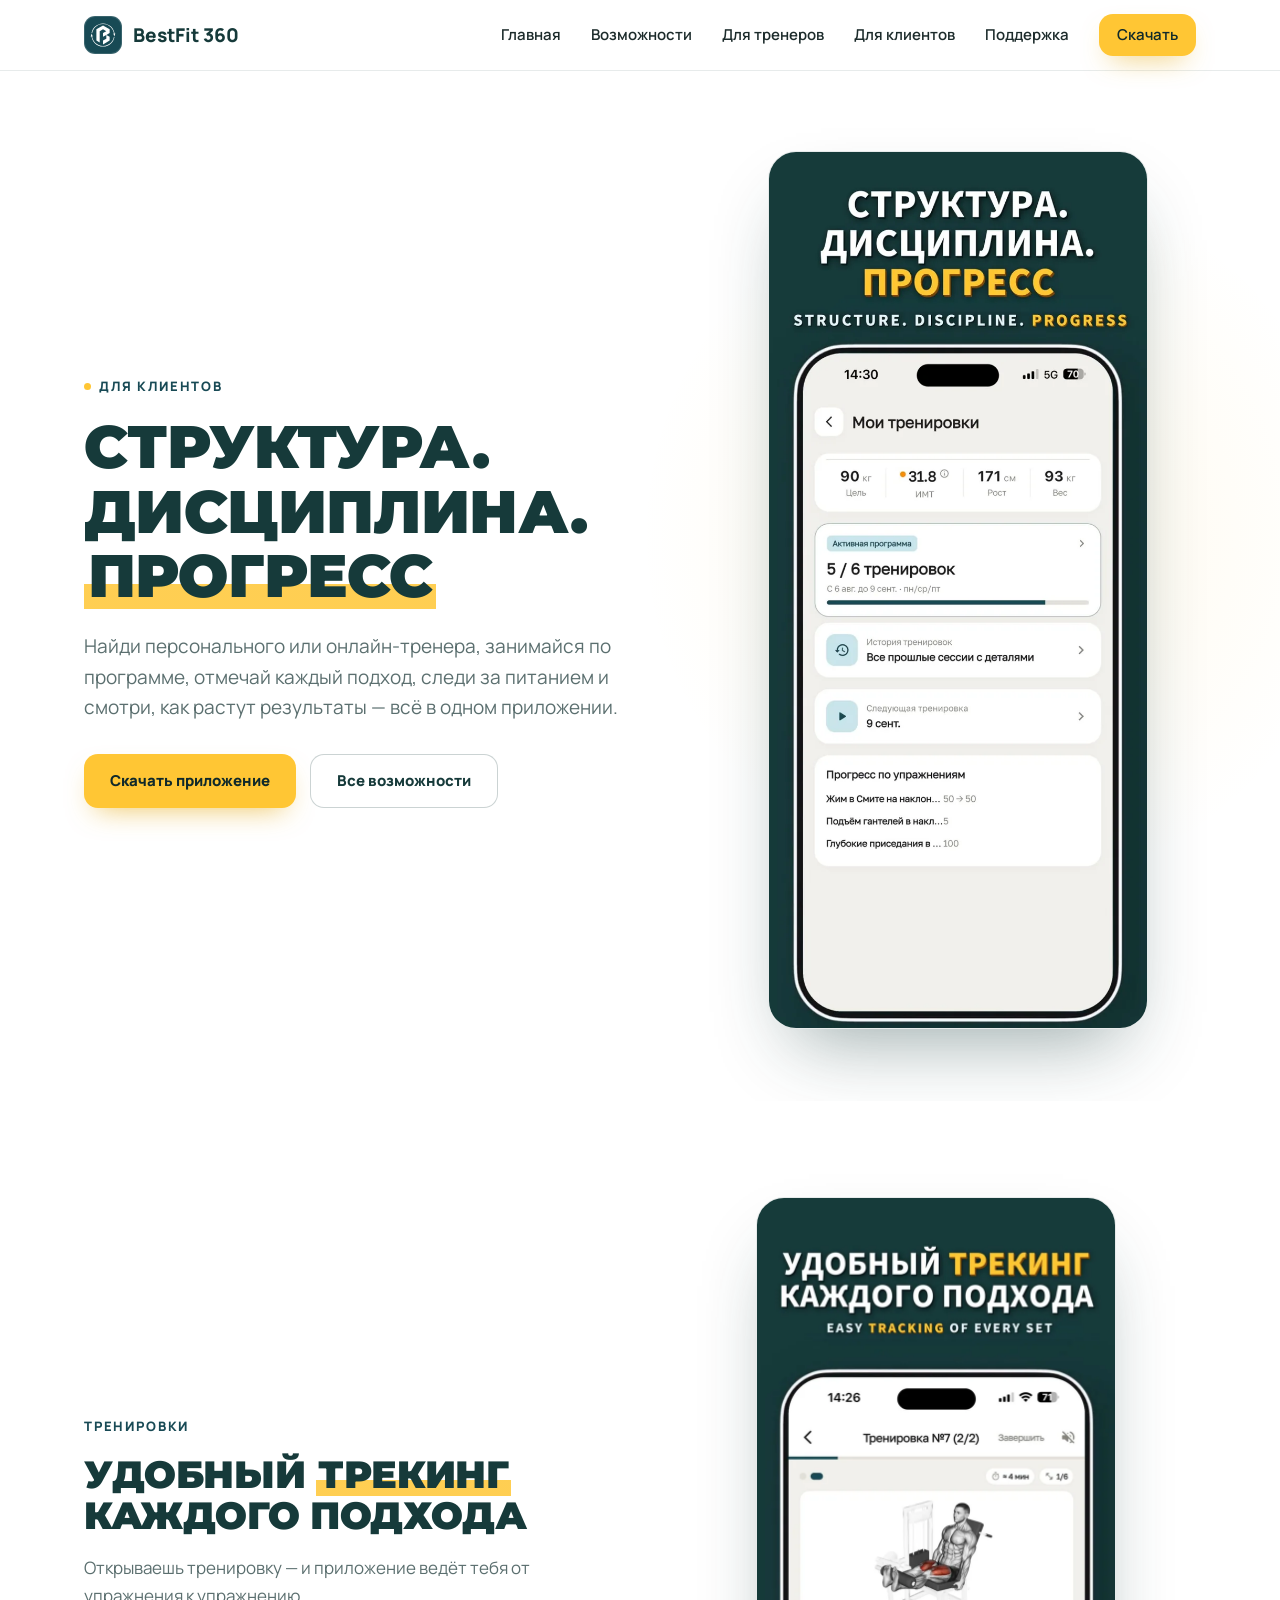
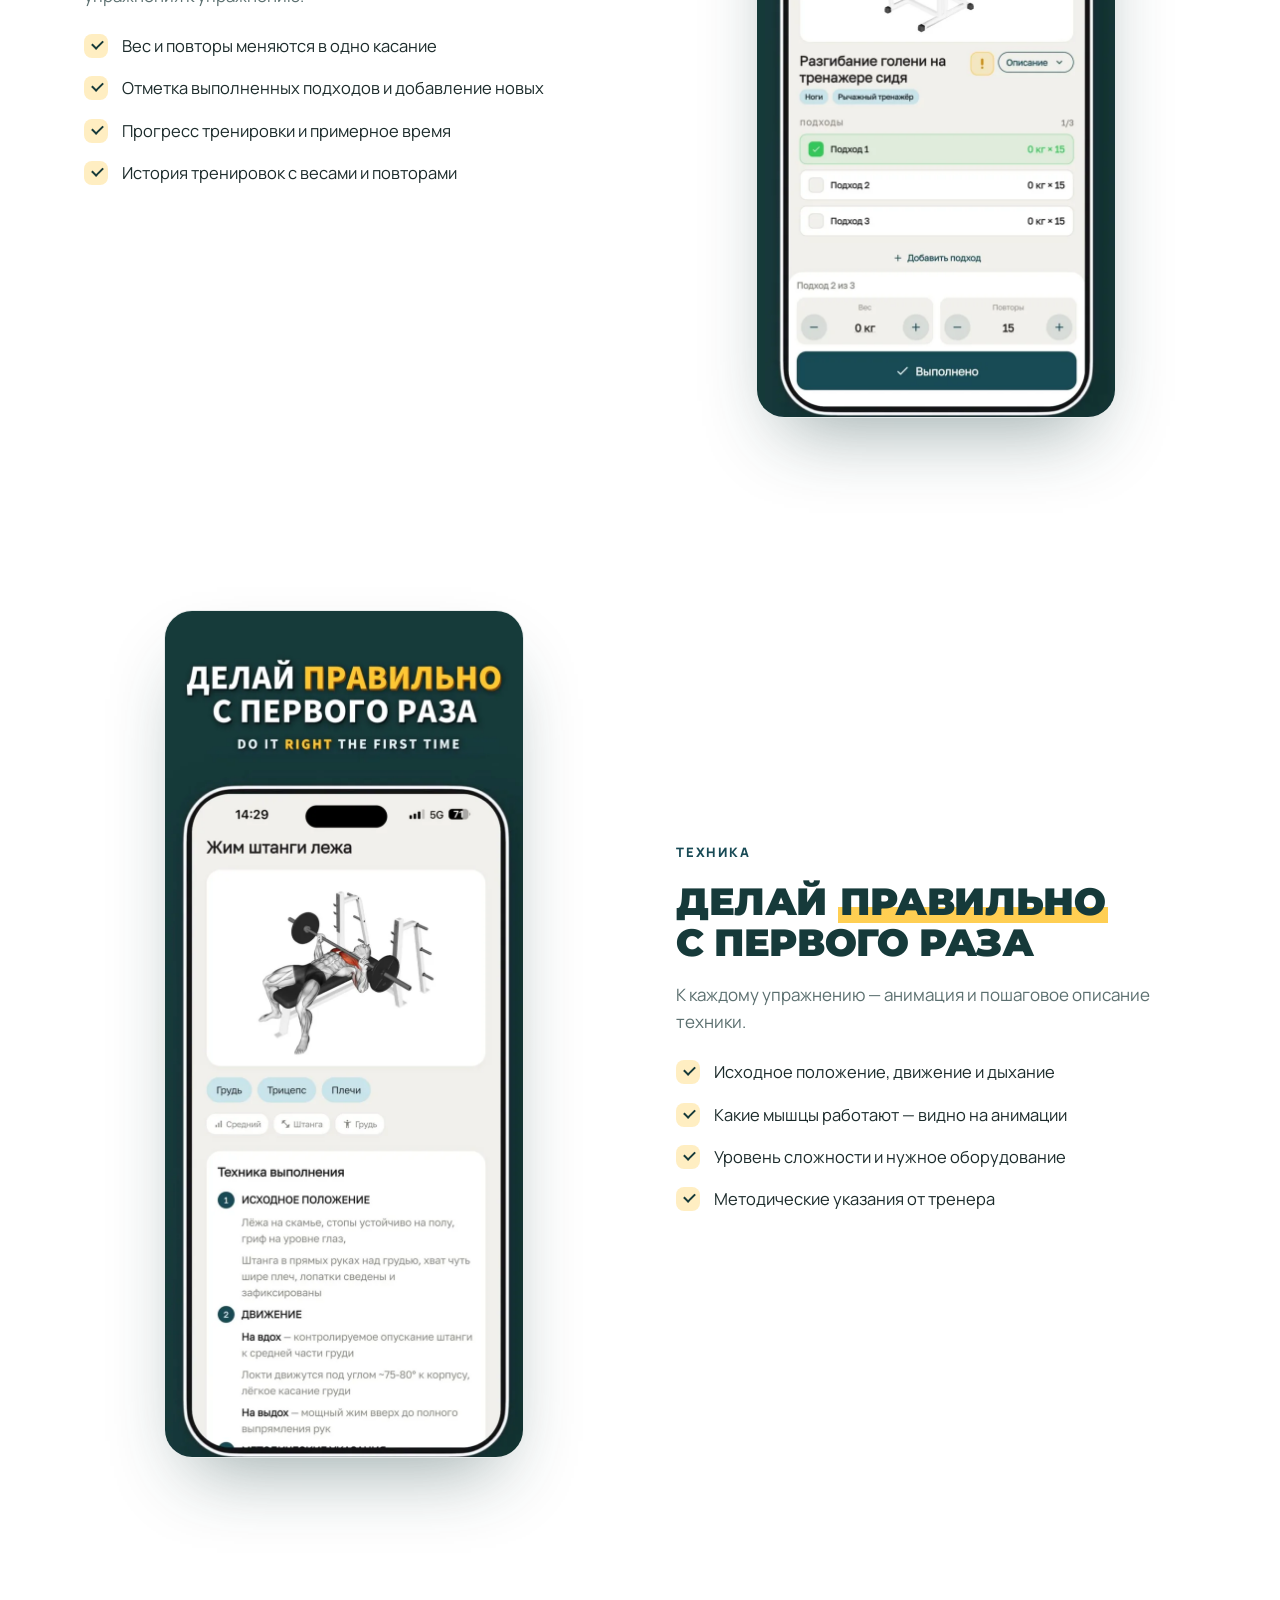
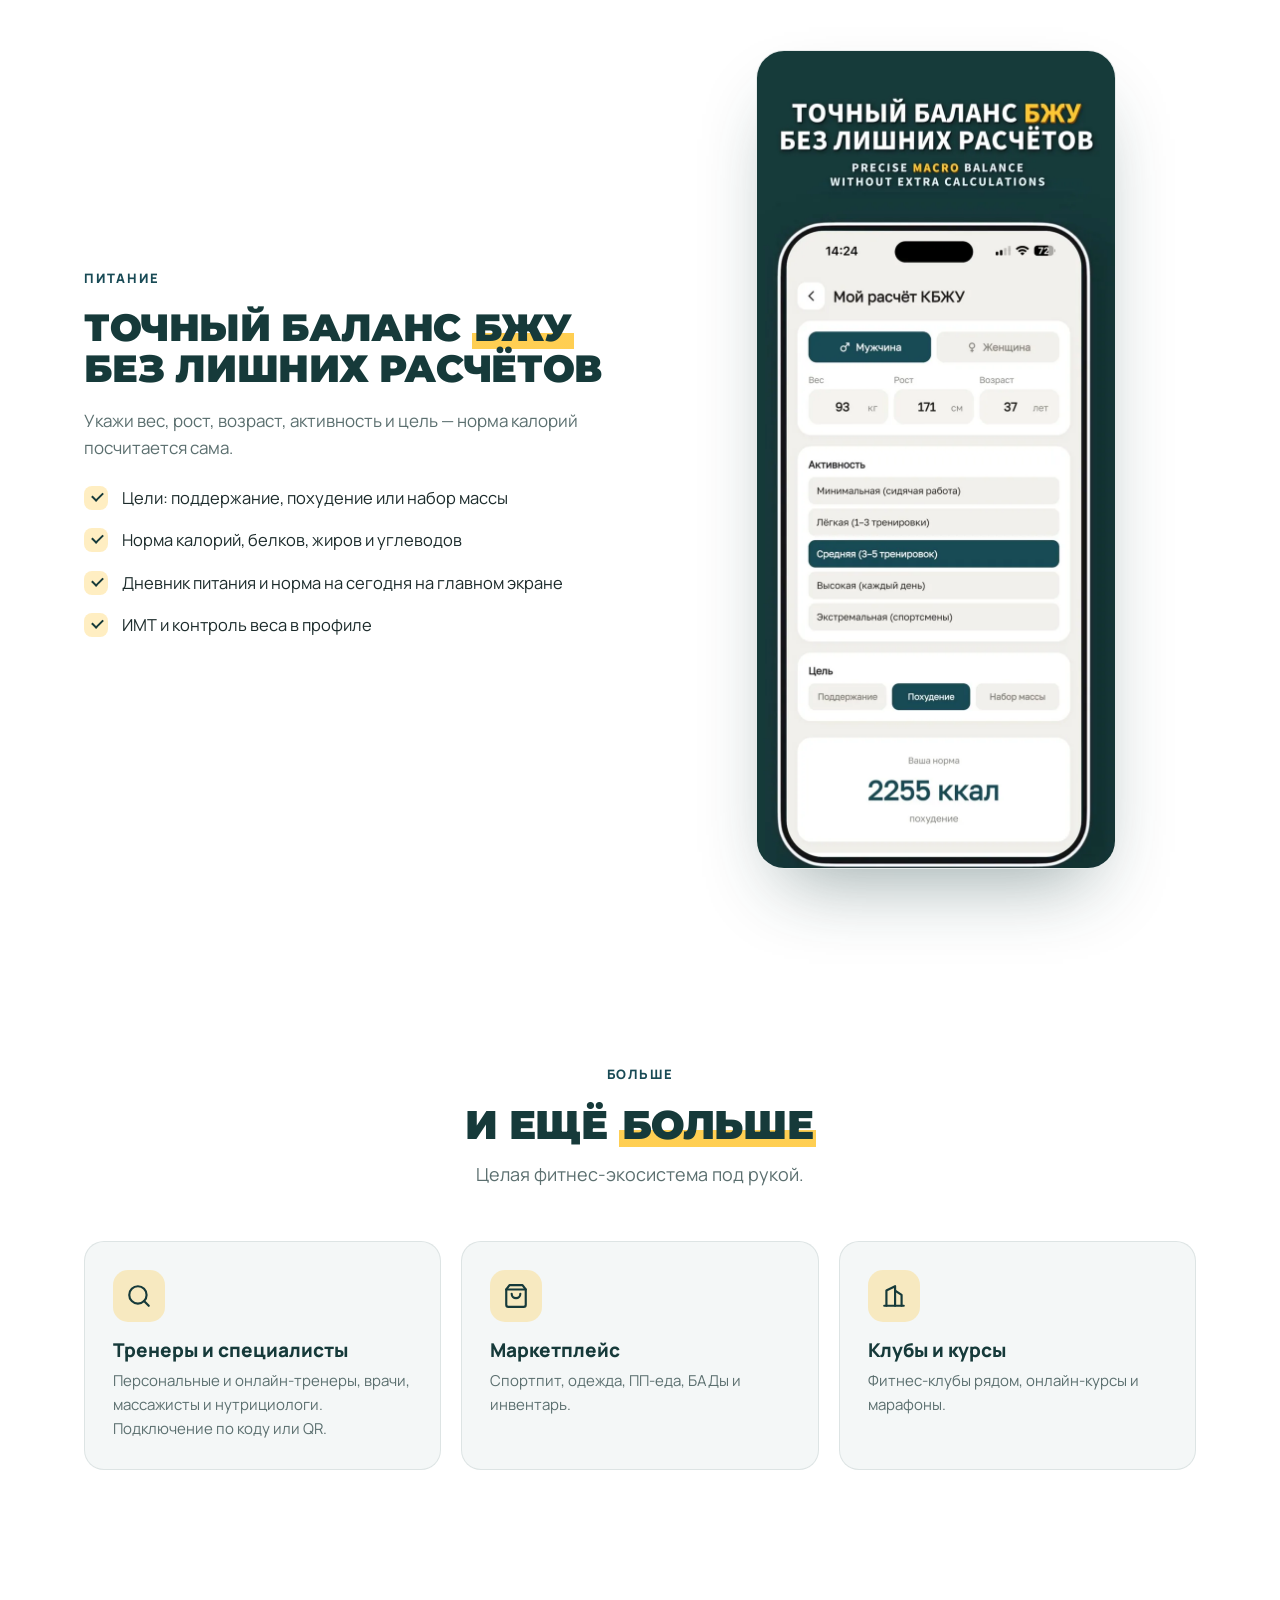
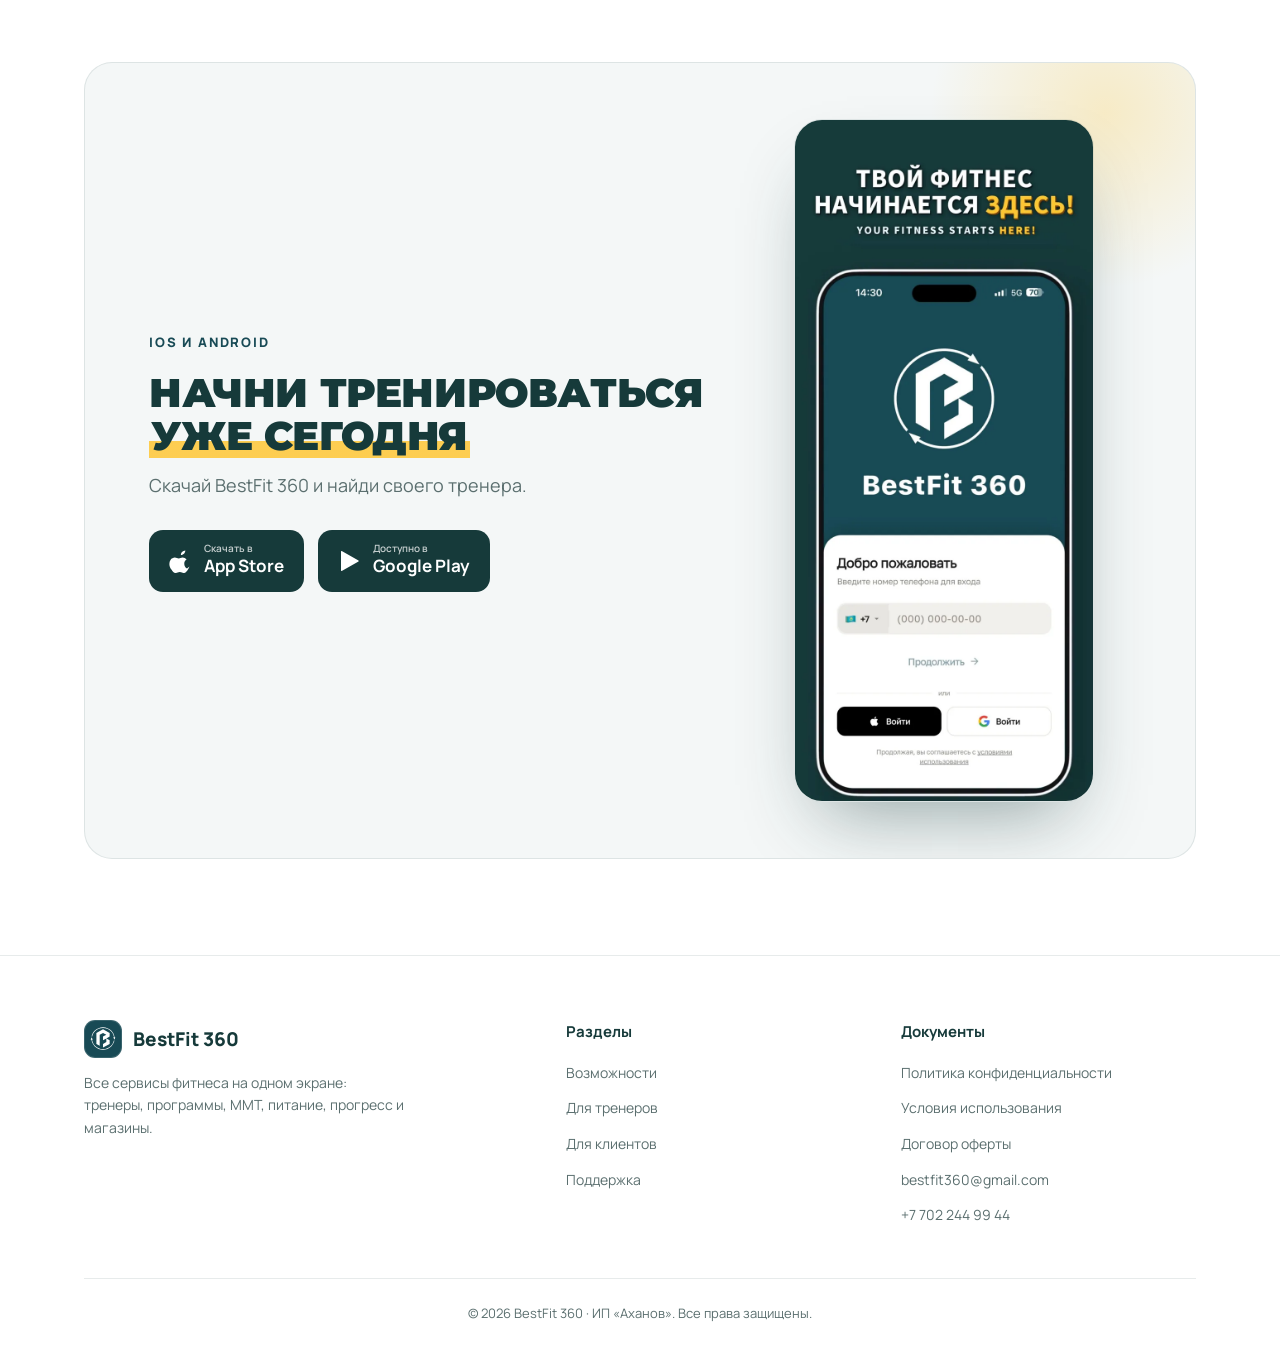
==== commit d3e30e02: "style(site): белый фон на всех страницах Фон, секции, шапка и подвал — белые. Заголовки тёмно-зелёны" ====
--- a/clients.html
+++ b/clients.html
@@ -4,7 +4,7 @@
   <meta charset="utf-8">
   <link rel="icon" type="image/svg+xml" href="assets/favicon.svg">
   <meta name="viewport" content="width=device-width, initial-scale=1">
-  <meta name="theme-color" content="#163A3A">
+  <meta name="theme-color" content="#FFFFFF">
   <title>Для клиентов — BestFit 360</title>
   <meta name="description" content="BestFit 360 для клиентов: персональные программы, трекинг подходов, техника упражнений, расчёт КБЖУ и прогресс.">
   <link rel="preconnect" href="https://fonts.googleapis.com">
--- a/styles.css
+++ b/styles.css
@@ -1,28 +1,25 @@
 /* BestFit 360 — лендинг. Дизайн-система по промо-баннерам приложения:
-   тёмно-зелёный фон, жёлтый акцент, крупные заголовки капсом. */
+   белый фон, тёмно-зелёные заголовки капсом, жёлтый акцент (маркер, кнопки). */
 :root {
-  --bg: #163A3A;          /* фон баннеров */
-  --bg-2: #11302F;        /* альтернативные секции */
-  --bg-3: #1D4847;        /* карточки / поднятые поверхности */
-  --ink: #0B2222;         /* подвал, самые тёмные элементы */
+  --bg: #FFFFFF;
+  --bg-2: #FFFFFF;        /* альтернативные секции — тоже белые */
+  --bg-3: #F4F7F7;        /* карточки / поднятые поверхности */
+  --heading: #163A3A;     /* цвет фона баннеров — для заголовков */
   --yellow: #FFC634;      /* акцент баннеров */
   --yellow-hover: #FFD466;
   --on-yellow: #10292A;
-  --text: #EAF2F1;
-  --muted: #A7BFBD;
-  --line: rgba(255, 255, 255, 0.09);
+  --text: #1C2B2B;
+  --muted: #5B6F6F;
+  --line: rgba(22, 58, 58, 0.10);
   --teal: #184A55;        /* цвет бренда в приложении */
-  --paper: #F4F2EC;       /* светлый фон юридических страниц (как в приложении) */
-  --paper-text: #1C2426;
-  --paper-muted: #5E6E70;
   --radius: 20px;
   --radius-sm: 14px;
   --radius-lg: 28px;
   --maxw: 1160px;
-  --shadow: 0 24px 48px -20px rgba(0, 0, 0, 0.55);
-  --shadow-lg: 0 40px 80px -28px rgba(0, 0, 0, 0.7);
+  --shadow: 0 20px 40px -20px rgba(22, 58, 58, 0.30);
+  --shadow-lg: 0 36px 72px -28px rgba(22, 58, 58, 0.45);
   --display: "Montserrat", "Manrope", -apple-system, BlinkMacSystemFont, "Segoe UI", Roboto, Arial, sans-serif;
-  color-scheme: dark;
+  color-scheme: light;
 }
 
 * { box-sizing: border-box; }
@@ -38,31 +35,35 @@
   text-rendering: optimizeLegibility;
 }
 
-a { color: var(--yellow); text-decoration: none; }
-a:hover { color: var(--yellow-hover); }
+a { color: var(--teal); text-decoration: none; }
+a:hover { color: var(--heading); }
 img { max-width: 100%; display: block; }
 svg { display: block; }
 svg[stroke] { stroke-linecap: round; stroke-linejoin: round; }
 
-h1, h2, h3 { line-height: 1.08; color: #fff; }
+h1, h2, h3 { line-height: 1.08; color: var(--heading); }
 h1, h2 {
   font-family: var(--display); font-weight: 900; text-transform: uppercase; letter-spacing: -0.01em;
 }
-.hl { color: var(--yellow); }
+/* выделенное слово — жёлтый маркер, как акцентное слово на баннерах */
+.hl {
+  background: linear-gradient(transparent 62%, rgba(255, 198, 52, 0.85) 62%, rgba(255, 198, 52, 0.85) 96%, transparent 96%);
+  -webkit-box-decoration-break: clone; box-decoration-break: clone; padding: 0 0.06em;
+}
 
 .container { max-width: var(--maxw); margin: 0 auto; padding: 0 24px; }
 
 /* ---------- Header ---------- */
 .site-header {
   position: sticky; top: 0; z-index: 50;
-  background: rgba(17, 48, 47, 0.82);
+  background: rgba(255, 255, 255, 0.88);
   backdrop-filter: saturate(160%) blur(16px);
   -webkit-backdrop-filter: saturate(160%) blur(16px);
   border-bottom: 1px solid var(--line);
 }
 .nav { display: flex; align-items: center; justify-content: space-between; height: 70px; }
-.brand { display: flex; align-items: center; gap: 11px; font-weight: 800; font-size: 19px; color: #fff; }
-.brand:hover { color: #fff; }
+.brand { display: flex; align-items: center; gap: 11px; font-weight: 800; font-size: 19px; color: var(--heading); }
+.brand:hover { color: var(--heading); }
 .brand .logo, .footer-brand .logo {
   width: 38px; height: 38px; border-radius: 11px; background: var(--teal);
   display: grid; place-items: center; border: 1px solid rgba(255, 255, 255, 0.14);
@@ -70,10 +71,10 @@
 .brand .logo img, .footer-brand .logo img { width: 70%; height: 70%; }
 .nav-links { display: flex; align-items: center; gap: 30px; list-style: none; margin: 0; padding: 0; }
 .nav-links a { color: var(--text); font-size: 15px; font-weight: 600; }
-.nav-links a:hover { color: var(--yellow); }
+.nav-links a:hover { color: var(--teal); }
 .nav-cta { padding: 9px 18px !important; }
 .nav-links a.nav-cta, .nav-links a.nav-cta:hover { color: var(--on-yellow); }
-.nav-toggle { display: none; background: none; border: 0; padding: 6px; cursor: pointer; color: #fff; }
+.nav-toggle { display: none; background: none; border: 0; padding: 6px; cursor: pointer; color: var(--heading); }
 
 /* ---------- Buttons ---------- */
 .btn {
@@ -82,18 +83,17 @@
   font-weight: 800; font-size: 15px; cursor: pointer; border: 0; font-family: inherit;
   transition: transform .15s ease, box-shadow .15s ease, background .15s ease, border-color .15s ease;
 }
-.btn-primary { background: var(--yellow); color: var(--on-yellow); box-shadow: 0 12px 28px -12px rgba(255, 198, 52, 0.6); }
+.btn-primary { background: var(--yellow); color: var(--on-yellow); box-shadow: 0 12px 28px -12px rgba(230, 170, 20, 0.7); }
 .btn-primary:hover { background: var(--yellow-hover); color: var(--on-yellow); transform: translateY(-2px); }
-.btn-ghost { background: transparent; color: #fff; border: 1px solid rgba(255, 255, 255, 0.28); }
-.btn-ghost:hover { color: #fff; border-color: #fff; transform: translateY(-2px); }
+.btn-ghost { background: #fff; color: var(--heading); border: 1px solid rgba(22, 58, 58, 0.22); }
+.btn-ghost:hover { color: var(--heading); border-color: var(--heading); transform: translateY(-2px); }
 
 /* ---------- Hero ---------- */
 .hero { position: relative; overflow: hidden; padding: 80px 0 72px; }
 .hero::before {
   content: ""; position: absolute; inset: 0; z-index: 0;
   background:
-    radial-gradient(45% 55% at 78% 40%, rgba(255, 198, 52, 0.10), transparent 70%),
-    radial-gradient(50% 50% at 10% 90%, rgba(63, 167, 190, 0.12), transparent 70%);
+    radial-gradient(40% 50% at 78% 45%, rgba(255, 198, 52, 0.10), transparent 70%);
 }
 .hero .container { position: relative; z-index: 1; }
 .hero-grid { display: grid; grid-template-columns: 1.1fr 0.9fr; gap: 56px; align-items: center; }
@@ -101,7 +101,7 @@
 .hero .lead { font-size: 19px; color: var(--muted); margin: 0 0 32px; max-width: 540px; }
 .hero-cta { display: flex; gap: 14px; flex-wrap: wrap; }
 .trust { margin-top: 22px; font-size: 14px; color: var(--muted); display: flex; align-items: center; gap: 8px; }
-.trust svg { width: 18px; height: 18px; color: var(--yellow); }
+.trust svg { width: 18px; height: 18px; color: var(--teal); }
 .hero-center { text-align: center; }
 .hero-center h1 { font-size: 50px; margin: 16px 0 14px; }
 .hero-center .lead { margin: 0 auto; }
@@ -109,7 +109,7 @@
 
 .eyebrow {
   display: inline-flex; align-items: center; gap: 8px;
-  color: var(--yellow); font-weight: 800; font-size: 13px; letter-spacing: 0.14em; text-transform: uppercase;
+  color: var(--teal); font-weight: 800; font-size: 13px; letter-spacing: 0.14em; text-transform: uppercase;
   margin-bottom: 18px;
 }
 .eyebrow .dot { width: 7px; height: 7px; border-radius: 50%; background: var(--yellow); }
@@ -125,7 +125,7 @@
 .promo-wrap::before {
   content: ""; position: absolute; top: 50%; left: 50%; width: 80%; aspect-ratio: 1;
   transform: translate(-50%, -50%); border-radius: 50%; z-index: -1;
-  background: radial-gradient(circle, rgba(255, 198, 52, 0.18), transparent 65%);
+  background: radial-gradient(circle, rgba(255, 198, 52, 0.22), transparent 65%);
 }
 
 /* horizontal gallery of all banners */
@@ -144,7 +144,7 @@
 .gallery-nav { display: flex; justify-content: center; gap: 12px; }
 .gallery-nav button {
   width: 48px; height: 48px; border-radius: 50%; cursor: pointer;
-  background: transparent; color: #fff; border: 1px solid rgba(255, 255, 255, 0.28);
+  background: #fff; color: var(--heading); border: 1px solid rgba(22, 58, 58, 0.22);
   display: grid; place-items: center; transition: background .15s ease, color .15s ease, border-color .15s ease;
 }
 .gallery-nav button:hover { background: var(--yellow); color: var(--on-yellow); border-color: var(--yellow); }
@@ -164,10 +164,10 @@
   background: var(--bg-3); border: 1px solid var(--line); border-radius: var(--radius);
   padding: 28px; transition: transform .2s ease, border-color .2s ease;
 }
-.card:hover { transform: translateY(-4px); border-color: rgba(255, 198, 52, 0.4); }
+.card:hover { transform: translateY(-4px); border-color: rgba(255, 198, 52, 0.9); }
 .card .ico {
   width: 52px; height: 52px; border-radius: 15px;
-  background: rgba(255, 198, 52, 0.12); color: var(--yellow);
+  background: rgba(255, 198, 52, 0.28); color: var(--heading);
   display: grid; place-items: center; margin-bottom: 18px;
 }
 .card .ico svg { width: 26px; height: 26px; }
@@ -189,11 +189,11 @@
 .feat-list li { position: relative; padding-left: 38px; margin-bottom: 16px; font-size: 16.5px; color: var(--text); }
 .feat-list li::before {
   content: ""; position: absolute; left: 0; top: 1px; width: 24px; height: 24px; border-radius: 8px;
-  background: rgba(255, 198, 52, 0.14);
+  background: rgba(255, 198, 52, 0.30);
 }
 .feat-list li::after {
   content: ""; position: absolute; left: 8px; top: 7px; width: 9px; height: 5px;
-  border-left: 2px solid var(--yellow); border-bottom: 2px solid var(--yellow);
+  border-left: 2px solid var(--heading); border-bottom: 2px solid var(--heading);
   transform: rotate(-45deg);
 }
 
@@ -214,7 +214,7 @@
 }
 .cta-band::before {
   content: ""; position: absolute; top: -140px; right: -100px; width: 380px; height: 380px; border-radius: 50%;
-  background: radial-gradient(circle, rgba(255, 198, 52, 0.16), transparent 65%);
+  background: radial-gradient(circle, rgba(255, 198, 52, 0.25), transparent 65%);
 }
 .cta-band > * { position: relative; z-index: 1; }
 .cta-band h2 { font-size: 40px; margin: 0 0 14px; }
@@ -228,7 +228,7 @@
 /* store badges */
 .stores { display: flex; gap: 14px; flex-wrap: wrap; justify-content: center; }
 .store-badge {
-  display: inline-flex; align-items: center; gap: 11px; background: #fff; color: var(--on-yellow);
+  display: inline-flex; align-items: center; gap: 11px; background: var(--heading); color: #fff;
   padding: 12px 20px; border-radius: 14px; transition: transform .15s ease, background .15s ease;
 }
 .store-badge:hover { color: var(--on-yellow); background: var(--yellow); transform: translateY(-2px); }
@@ -236,37 +236,37 @@
 .store-badge small { display: block; font-size: 10px; opacity: .75; font-weight: 600; line-height: 1.2; }
 .store-badge b { font-size: 17px; line-height: 1.1; }
 
-/* ---------- Legal / article (светлые страницы) ---------- */
-.article { background: var(--paper); color: var(--paper-text); }
+/* ---------- Legal / article ---------- */
+.article { background: var(--bg); color: var(--text); }
 .article .container { max-width: 800px; }
-.article h1 { font-size: 36px; margin: 0 0 6px; color: var(--paper-text); }
+.article h1 { font-size: 36px; margin: 0 0 6px; }
 .article h2 {
   font-family: inherit; text-transform: none; font-weight: 800; letter-spacing: -0.01em;
-  font-size: 20px; margin-top: 30px; color: var(--paper-text);
-}
-.article .updated { color: var(--paper-muted); font-size: 14px; margin-bottom: 32px; }
-.article p, .article li { margin: 8px 0 0; color: var(--paper-text); }
+  font-size: 20px; margin-top: 30px;
+}
+.article .updated { color: var(--muted); font-size: 14px; margin-bottom: 32px; }
+.article p, .article li { margin: 8px 0 0; color: var(--text); }
 .article a { color: var(--teal); text-decoration: underline; }
 
 /* ---------- FAQ ---------- */
 .faq details { background: var(--bg-3); border: 1px solid var(--line); border-radius: var(--radius); padding: 18px 22px; margin-bottom: 14px; }
-.faq summary { font-weight: 700; cursor: pointer; font-size: 16px; list-style: none; display: flex; justify-content: space-between; align-items: center; gap: 16px; color: #fff; }
+.faq summary { font-weight: 700; cursor: pointer; font-size: 16px; list-style: none; display: flex; justify-content: space-between; align-items: center; gap: 16px; color: var(--heading); }
 .faq summary::-webkit-details-marker { display: none; }
-.faq summary::after { content: "+"; font-size: 22px; color: var(--yellow); font-weight: 400; }
+.faq summary::after { content: "+"; font-size: 22px; color: var(--teal); font-weight: 400; }
 .faq details[open] summary::after { content: "–"; }
-.faq details[open] summary { color: var(--yellow); }
+.faq details[open] summary { color: var(--teal); }
 .faq p { color: var(--muted); margin: 12px 0 0; }
 
 /* ---------- Footer ---------- */
-.site-footer { background: var(--ink); color: var(--muted); padding: 64px 0 36px; }
+.site-footer { background: var(--bg); color: var(--muted); padding: 64px 0 36px; border-top: 1px solid var(--line); }
 .footer-grid { display: grid; grid-template-columns: 1.5fr 1fr 1fr; gap: 40px; margin-bottom: 40px; }
-.site-footer h4 { color: #fff; font-size: 15px; margin: 0 0 16px; }
+.site-footer h4 { color: var(--heading); font-size: 15px; margin: 0 0 16px; }
 .site-footer a { color: var(--muted); font-size: 14px; }
-.site-footer a:hover { color: var(--yellow); }
+.site-footer a:hover { color: var(--teal); }
 .site-footer ul { list-style: none; padding: 0; margin: 0; }
 .site-footer li { margin-bottom: 10px; }
-.footer-brand { display: flex; align-items: center; gap: 11px; font-weight: 800; color: #fff; font-size: 19px; margin-bottom: 14px; }
-.footer-bottom { border-top: 1px solid var(--line); padding-top: 24px; font-size: 13px; color: #6F8B89; text-align: center; }
+.footer-brand { display: flex; align-items: center; gap: 11px; font-weight: 800; color: var(--heading); font-size: 19px; margin-bottom: 14px; }
+.footer-bottom { border-top: 1px solid var(--line); padding-top: 24px; font-size: 13px; color: var(--muted); text-align: center; }
 
 /* ---------- Reveal animation ---------- */
 .reveal { opacity: 0; transform: translateY(24px); transition: opacity .7s ease, transform .7s ease; }
